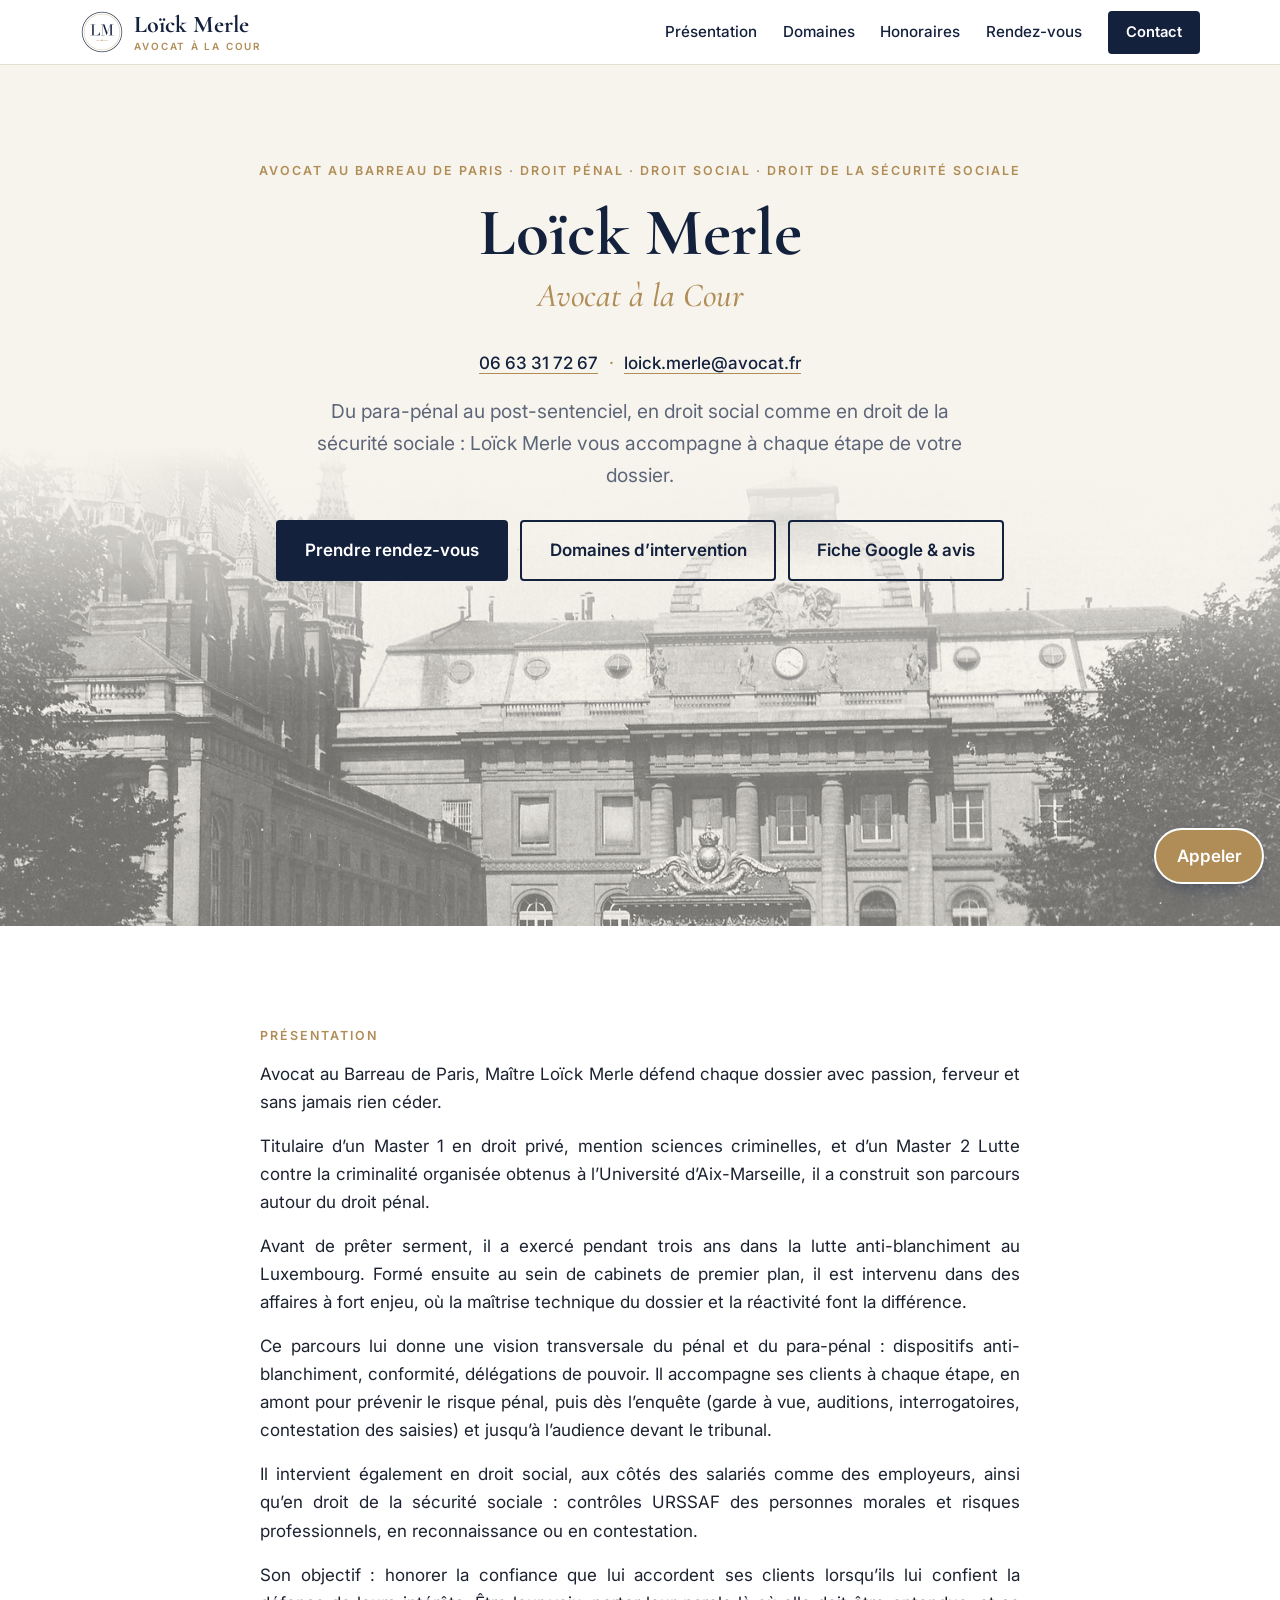
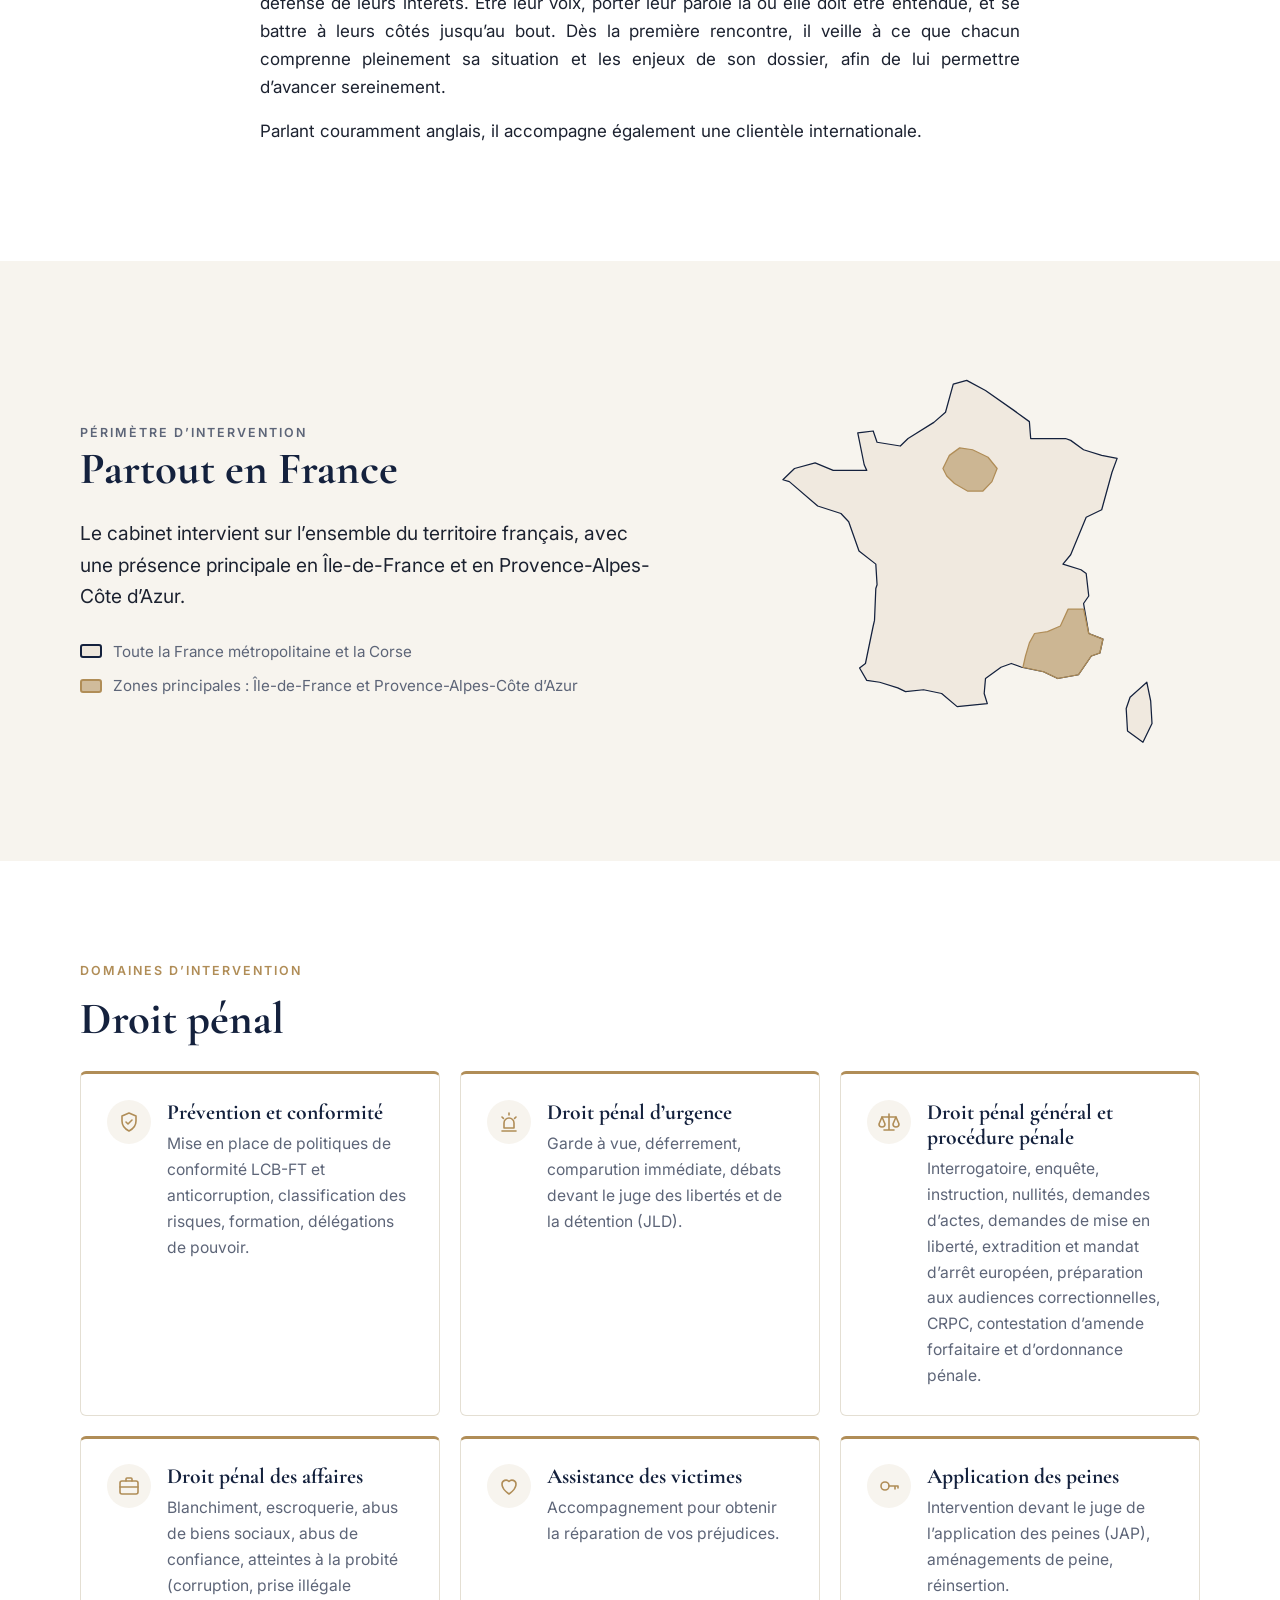
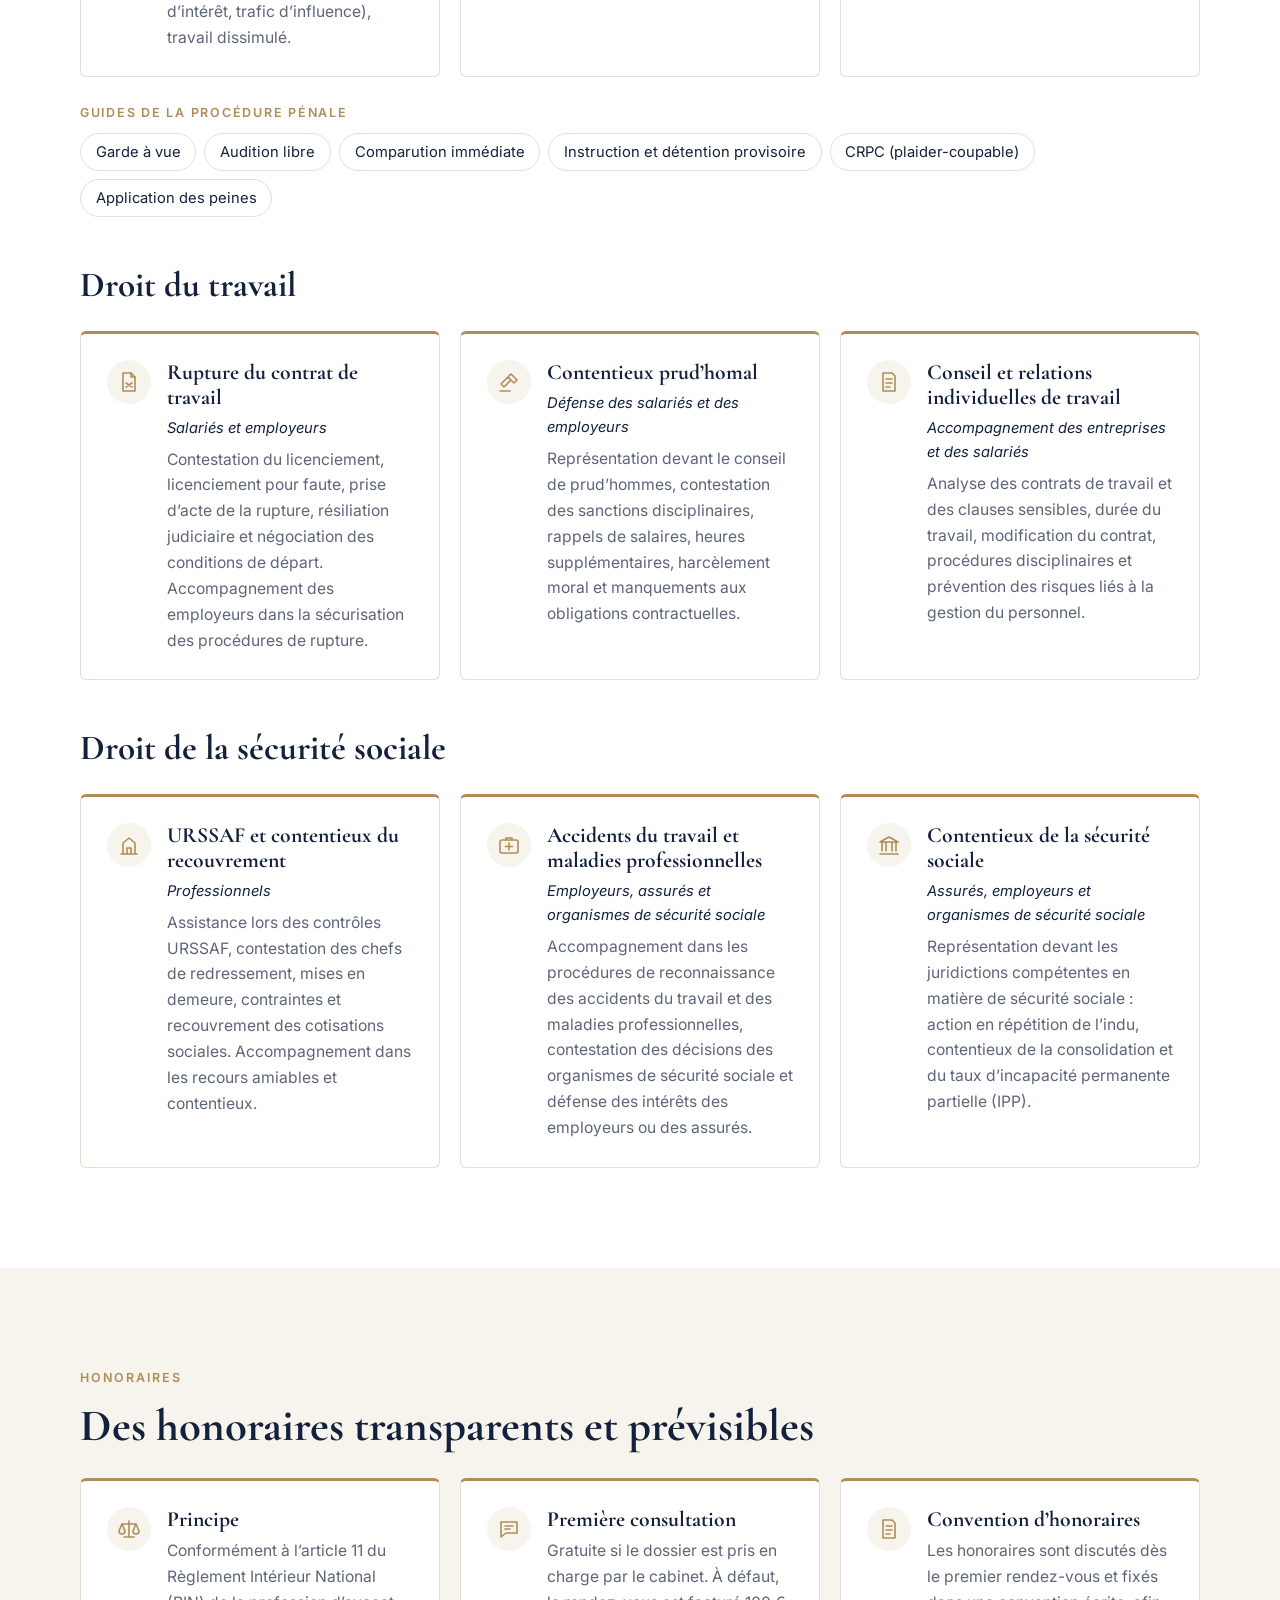
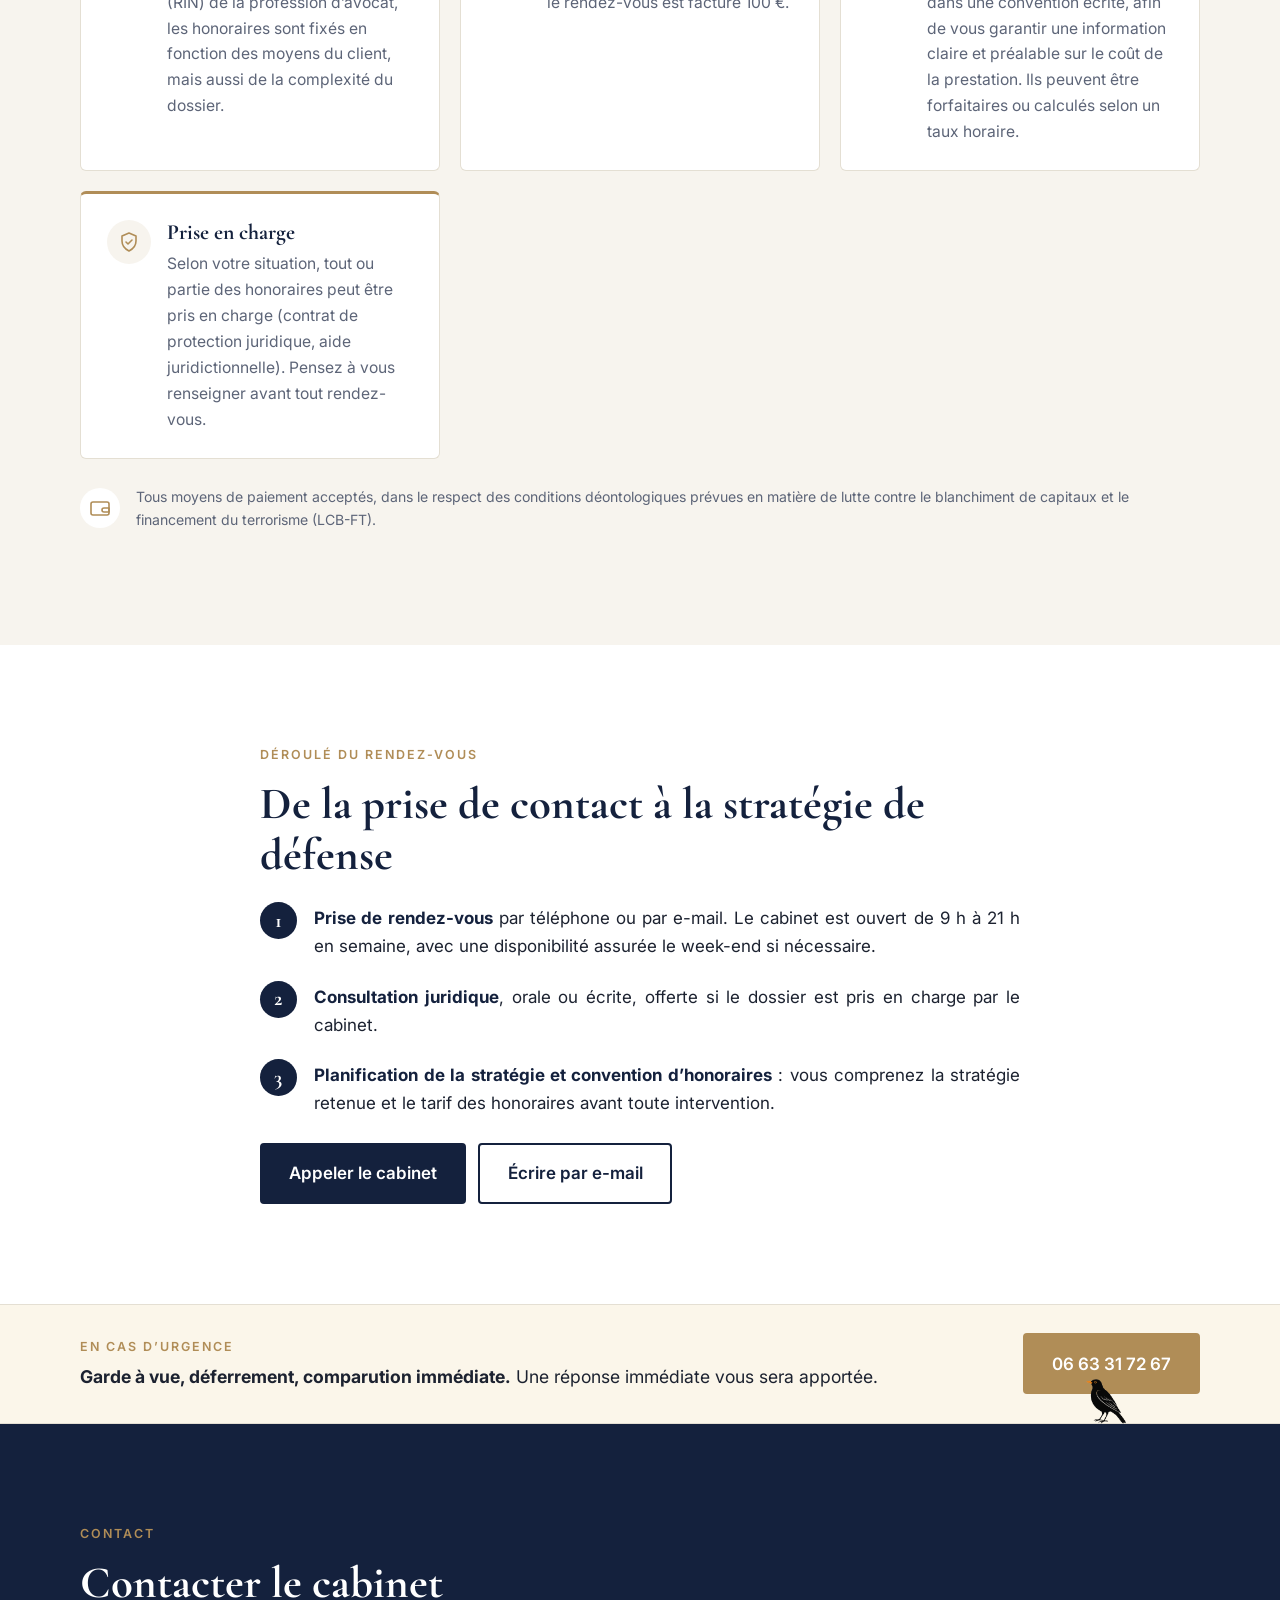
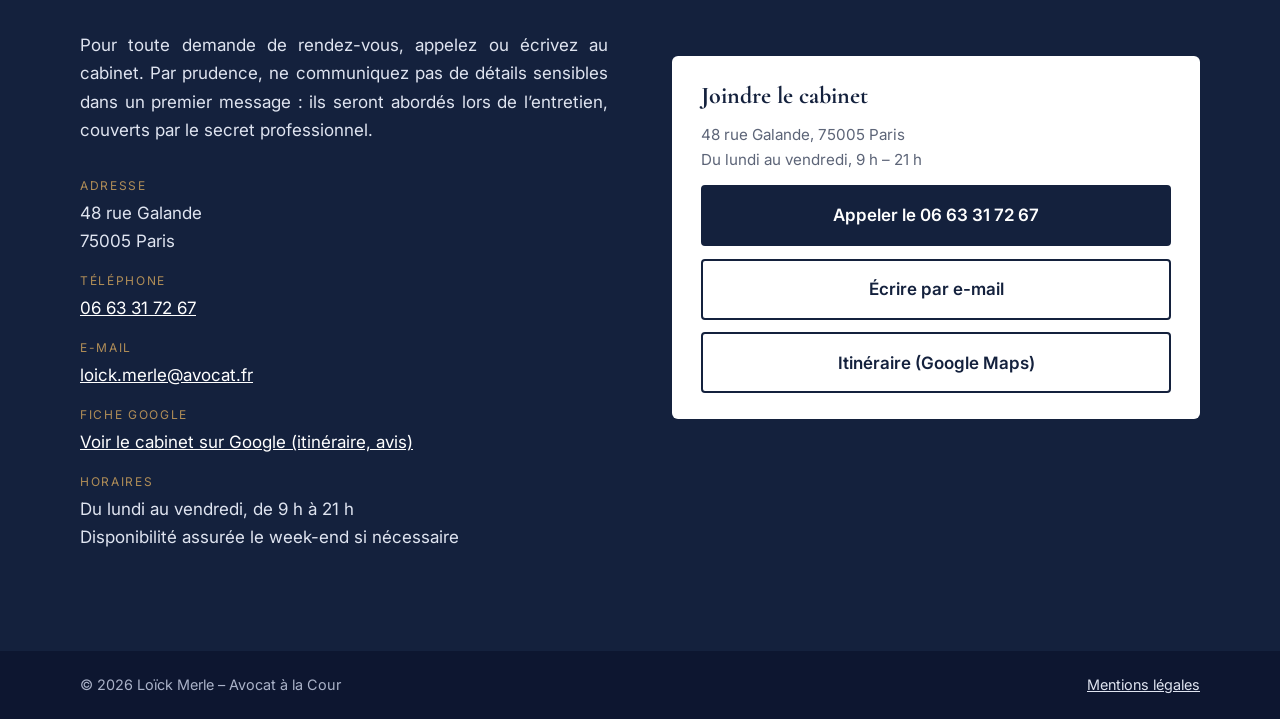
==== index.html @ c0bece23 "Retour au monogramme LM d'origine Co-Authored-By: Claude Sonnet 5.5 <noreply@anthropic.com>" ====
<!doctype html>
<html lang="fr">
<head>
  <meta charset="utf-8">
  <meta name="viewport" content="width=device-width, initial-scale=1">
  <title>Loïck Merle – Avocat à la Cour, pénaliste à Paris</title>
  <meta name="description" content="Loïck Merle, avocat à la Cour à Paris : du para-pénal au post-sentenciel. Garde à vue, comparution immédiate, instruction, droit pénal des affaires, victimes, droit du travail et sécurité sociale.">
  <meta property="og:title" content="Loïck Merle – Avocat à la Cour">
  <meta property="og:description" content="Du para-pénal au post-sentenciel : défense pénale, droit social et sécurité sociale, partout en France.">
  <meta property="og:locale" content="fr_FR">
  <link rel="preconnect" href="https://fonts.googleapis.com">
  <link rel="preconnect" href="https://fonts.gstatic.com" crossorigin>
  <link href="https://fonts.googleapis.com/css2?family=Cormorant+Garamond:wght@500;600;700&family=Inter:wght@400;500;600&display=swap" rel="stylesheet">
  <link rel="icon" type="image/png" sizes="64x64" href="images/favicon-64.png?v=1792937744">
  <link rel="apple-touch-icon" href="images/apple-touch-icon.png?v=1792937744">
  <link rel="stylesheet" href="style.css?v=1792937337">
  <script type="application/ld+json">
  {
    "@context": "https://schema.org",
    "@type": "LegalService",
    "name": "Loïck Merle – Avocat à la Cour",
    "address": { "@type": "PostalAddress", "streetAddress": "48 rue Galande", "postalCode": "75005", "addressLocality": "Paris", "addressCountry": "FR" },
    "telephone": "+33663317267",
    "email": "loick.merle@avocat.fr",
    "openingHoursSpecification": { "@type": "OpeningHoursSpecification", "dayOfWeek": ["Monday","Tuesday","Wednesday","Thursday","Friday"], "opens": "09:00", "closes": "21:00" },
    "sameAs": ["https://share.google/umiA7TWcqOIGLIWiP"],
    "hasMap": "https://share.google/umiA7TWcqOIGLIWiP",
    "knowsLanguage": ["fr", "en"],
    "founder": { "@type": "Person", "name": "Loïck Merle", "jobTitle": "Avocat à la Cour" },
    "areaServed": "FR",
    "inLanguage": "fr"
  }
  </script>
</head>
<body>
  <header class="site-header">
    <div class="wrap bar">
      <a href="#accueil" class="brand"><img class="brand-logo" src="images/logo-icone.png?v=1792937744" alt="" width="44" height="44"><div>Loïck Merle <span>Avocat à la Cour</span></div></a>
      <button class="burger" aria-label="Ouvrir le menu" aria-expanded="false" aria-controls="nav">☰</button>
      <nav id="nav" aria-label="Navigation principale">
        <a href="#apropos">Présentation</a>
        <a href="#domaines">Domaines</a>
        <a href="#honoraires">Honoraires</a>
        <a href="#rendez-vous">Rendez-vous</a>
        <a href="#contact" class="btn btn-sm">Contact</a>
      </nav>
    </div>
  </header>

  <main>
    <section id="accueil" class="hero">
      <div class="wrap hero-grid solo">
        <div class="hero-text">
          <p class="eyebrow">Avocat au Barreau de Paris · Droit pénal · Droit social · Droit de la sécurité sociale</p>
          <h1>Loïck Merle<br><span class="h1-sub">Avocat à la Cour</span></h1>
          <p class="hero-contact"><a href="tel:+33663317267">06 63 31 72 67</a> <span aria-hidden="true">·</span> <a href="mailto:loick.merle@avocat.fr">loick.merle@avocat.fr</a></p>
          <p class="lead">Du para-pénal au post-sentenciel, en droit social comme en droit de la sécurité sociale : Loïck Merle vous accompagne à chaque étape de votre dossier.</p>
          <div class="cta">
            <a href="#rendez-vous" class="btn">Prendre rendez-vous</a>
            <a href="#domaines" class="btn btn-ghost">Domaines d’intervention</a>
            <a href="https://share.google/umiA7TWcqOIGLIWiP" class="btn btn-ghost" target="_blank" rel="noopener">Fiche Google &amp; avis</a>
          </div>
        </div>
      </div>
    </section>

    <section id="apropos" class="section">
      <div class="wrap narrow presentation-text">
        <div class="pres-text">
          <p class="eyebrow">Présentation</p>
          <p>Avocat au Barreau de Paris, Maître Loïck Merle défend chaque dossier avec passion, ferveur et sans jamais rien céder.</p>
          <p>Titulaire d’un Master 1 en droit privé, mention sciences criminelles, et d’un Master 2 Lutte contre la criminalité organisée obtenus à l’Université d’Aix-Marseille, il a construit son parcours autour du droit pénal.</p>
          <p>Avant de prêter serment, il a exercé pendant trois ans dans la lutte anti-blanchiment au Luxembourg. Formé ensuite au sein de cabinets de premier plan, il est intervenu dans des affaires à fort enjeu, où la maîtrise technique du dossier et la réactivité font la différence.</p>
          <p>Ce parcours lui donne une vision transversale du pénal et du para-pénal : dispositifs anti-blanchiment, conformité, délégations de pouvoir. Il accompagne ses clients à chaque étape, en amont pour prévenir le risque pénal, puis dès l’enquête (garde à vue, auditions, interrogatoires, contestation des saisies) et jusqu’à l’audience devant le tribunal.</p>
          <p>Il intervient également en droit social, aux côtés des salariés comme des employeurs, ainsi qu’en droit de la sécurité sociale : contrôles URSSAF des personnes morales et risques professionnels, en reconnaissance ou en contestation.</p>
          <p>Son objectif : honorer la confiance que lui accordent ses clients lorsqu’ils lui confient la défense de leurs intérêts. Être leur voix, porter leur parole là où elle doit être entendue, et se battre à leurs côtés jusqu’au bout. Dès la première rencontre, il veille à ce que chacun comprenne pleinement sa situation et les enjeux de son dossier, afin de lui permettre d’avancer sereinement.</p>
          <p>Parlant couramment anglais, il accompagne également une clientèle internationale.</p>
        </div>
      </div>
    </section>

    <section id="perimetre" class="section alt">
      <div class="wrap perimetre">
        <div class="peri-text">
          <p class="eyebrow">Périmètre d’intervention</p>
          <h2>Partout en France</h2>
          <p class="sub">Le cabinet intervient sur l’ensemble du territoire français, avec une présence principale en Île-de-France et en Provence-Alpes-Côte d’Azur.</p>
          <ul class="legend">
            <li><span class="sw all"></span>Toute la France métropolitaine et la Corse</li>
            <li><span class="sw main"></span>Zones principales : Île-de-France et Provence-Alpes-Côte d’Azur</li>
          </ul>
        </div>
        <figure class="france" aria-label="Carte de la France : intervention sur tout le territoire, principalement en Île-de-France et en Provence-Alpes-Côte d’Azur">
          <svg viewBox="0 0 640 640" role="img" aria-hidden="true">
            <path class="fr-shape" d="M322.7 31.0 L352.8 47.2 L398.2 79.0 L423.0 97.0 L425.1 124.0 L451.9 124.0 L480.8 124.0 L489.1 127.0 L509.7 142.0 L538.7 151.0 L563.4 155.8 L555.2 178.0 L538.7 238.0 L513.9 250.0 L489.1 310.0 L476.7 325.0 L505.6 334.0 L513.9 340.0 L518.0 376.0 L509.7 388.0 L518.0 436.0 L540.7 445.0 L535.8 467.2 L522.1 472.0 L501.5 502.0 L468.4 508.0 L445.7 497.2 L410.6 490.0 L394.1 484.0 L377.6 490.0 L352.8 508.0 L350.7 532.0 L355.7 548.2 L307.4 553.0 L282.6 532.0 L253.7 526.0 L224.8 529.0 L212.4 523.0 L183.5 514.0 L162.8 511.0 L151.3 491.2 L160.7 484.0 L173.1 424.0 L175.2 415.0 L177.3 364.0 L179.3 358.0 L177.3 325.0 L150.4 304.0 L133.9 257.2 L121.5 244.0 L84.3 232.0 L38.9 193.0 L28.6 190.0 L47.2 172.0 L80.2 163.0 L109.1 175.0 L142.2 175.0 L162.8 175.0 L158.7 166.0 L148.4 115.0 L158.7 113.8 L173.1 112.0 L179.3 130.0 L216.5 136.0 L228.9 124.0 L270.2 98.2 L288.8 82.0 L301.2 37.0 Z"/>
            <path class="fr-shape" d="M610.9 514.0 L617.1 544.0 L619.2 580.0 L604.7 610.0 L580.0 592.0 L577.9 556.0 L584.1 538.0 Z"/>
            <path class="fr-main" d="M284.7 172.0 L295.0 151.0 L311.5 139.0 L332.1 142.0 L356.9 154.0 L371.4 172.0 L363.1 193.0 L348.7 208.0 L323.9 208.0 L303.2 196.0 L290.8 184.0 Z"/>
            <path class="fr-main" d="M412.7 490.0 L416.8 472.0 L423.0 451.0 L431.3 436.0 L451.9 433.0 L472.6 424.0 L485.0 397.0 L509.7 397.0 L518.0 436.0 L540.7 445.0 L535.8 467.2 L522.1 472.0 L501.5 502.0 L468.4 508.0 L445.7 497.2 Z"/>
          </svg>
        </figure>
      </div>
    </section>

    <section id="domaines" class="section">
      <div class="wrap">
        <p class="eyebrow">Domaines d’intervention</p>
        <h2>Droit pénal</h2>
        <div class="cards">
          <article class="card"><span class="ico" aria-hidden="true"><svg viewBox="0 0 24 24"><path d="M12 3l7 3v5c0 5-3 8-7 10-4-2-7-5-7-10V6z"/><path d="M9 12l2 2 4-4"/></svg></span><div><h3>Prévention et conformité</h3><p>Mise en place de politiques de conformité LCB-FT et anticorruption, classification des risques, formation, délégations de pouvoir.</p></div></article>
          <article class="card"><span class="ico" aria-hidden="true"><svg viewBox="0 0 24 24"><path d="M12 3v2M5 7l1.4 1.4M19 7l-1.4 1.4"/><path d="M7 18v-5a5 5 0 0110 0v5z"/><path d="M5 21h14"/></svg></span><div><h3>Droit pénal d’urgence</h3><p>Garde à vue, déferrement, comparution immédiate, débats devant le juge des libertés et de la détention (JLD).</p></div></article>
          <article class="card"><span class="ico" aria-hidden="true"><svg viewBox="0 0 24 24"><path d="M12 4v16M7 20h10M5 7h14"/><path d="M5 7l-3 7a3 3 0 006 0zM19 7l-3 7a3 3 0 006 0z"/></svg></span><div><h3>Droit pénal général et procédure pénale</h3><p>Interrogatoire, enquête, instruction, nullités, demandes d’actes, demandes de mise en liberté, extradition et mandat d’arrêt européen, préparation aux audiences correctionnelles, CRPC, contestation d’amende forfaitaire et d’ordonnance pénale.</p></div></article>
          <article class="card"><span class="ico" aria-hidden="true"><svg viewBox="0 0 24 24"><rect x="3" y="7" width="18" height="13" rx="2"/><path d="M9 7V5a1 1 0 011-1h4a1 1 0 011 1v2M3 13h18"/></svg></span><div><h3>Droit pénal des affaires</h3><p>Blanchiment, escroquerie, abus de biens sociaux, abus de confiance, atteintes à la probité (corruption, prise illégale d’intérêt, trafic d’influence), travail dissimulé.</p></div></article>
          <article class="card"><span class="ico" aria-hidden="true"><svg viewBox="0 0 24 24"><path d="M12 20s-7-4.5-7-10a4 4 0 017-2.5A4 4 0 0119 10c0 5.5-7 10-7 10z"/></svg></span><div><h3>Assistance des victimes</h3><p>Accompagnement pour obtenir la réparation de vos préjudices.</p></div></article>
          <article class="card"><span class="ico" aria-hidden="true"><svg viewBox="0 0 24 24"><circle cx="8" cy="12" r="4"/><path d="M12 12h9M18 12v3M21 12v2"/></svg></span><div><h3>Application des peines</h3><p>Intervention devant le juge de l’application des peines (JAP), aménagements de peine, réinsertion.</p></div></article>
        </div>

        <div class="guides-pills">
          <p class="pills-title">Guides de la procédure pénale</p>
          <ul>
          <li><a href="garde-a-vue.html">Garde à vue</a></li>
          <li><a href="audition-libre.html">Audition libre</a></li>
          <li><a href="comparution-immediate.html">Comparution immédiate</a></li>
          <li><a href="detention-provisoire.html">Instruction et détention provisoire</a></li>
          <li><a href="crpc-plaider-coupable.html">CRPC (plaider-coupable)</a></li>
          <li><a href="application-des-peines.html">Application des peines</a></li>
          </ul>
        </div>

        <h2 class="h-sub">Droit du travail</h2>
        <div class="cards">
          <article class="card"><span class="ico" aria-hidden="true"><svg viewBox="0 0 24 24"><path d="M6 3h8l4 4v14H6z"/><path d="M14 3v4h4M9 13l6 4M15 13l-6 4"/></svg></span><div><h3>Rupture du contrat de travail</h3><p class="who">Salariés et employeurs</p><p>Contestation du licenciement, licenciement pour faute, prise d’acte de la rupture, résiliation judiciaire et négociation des conditions de départ. Accompagnement des employeurs dans la sécurisation des procédures de rupture.</p></div></article>
          <article class="card"><span class="ico" aria-hidden="true"><svg viewBox="0 0 24 24"><path d="M14 4l6 6-3 3-6-6zM11 7L4 14l3 3 7-7M3 21h10"/></svg></span><div><h3>Contentieux prud’homal</h3><p class="who">Défense des salariés et des employeurs</p><p>Représentation devant le conseil de prud’hommes, contestation des sanctions disciplinaires, rappels de salaires, heures supplémentaires, harcèlement moral et manquements aux obligations contractuelles.</p></div></article>
          <article class="card"><span class="ico" aria-hidden="true"><svg viewBox="0 0 24 24"><path d="M6 3h9l3 3v15H6z"/><path d="M9 9h6M9 13h6M9 17h4"/></svg></span><div><h3>Conseil et relations individuelles de travail</h3><p class="who">Accompagnement des entreprises et des salariés</p><p>Analyse des contrats de travail et des clauses sensibles, durée du travail, modification du contrat, procédures disciplinaires et prévention des risques liés à la gestion du personnel.</p></div></article>
        </div>

        <h2 class="h-sub">Droit de la sécurité sociale</h2>
        <div class="cards">
          <article class="card"><span class="ico" aria-hidden="true"><svg viewBox="0 0 24 24"><path d="M4 21h16M6 21V10l6-5 6 5v11M10 21v-6h4v6"/></svg></span><div><h3>URSSAF et contentieux du recouvrement</h3><p class="who">Professionnels</p><p>Assistance lors des contrôles URSSAF, contestation des chefs de redressement, mises en demeure, contraintes et recouvrement des cotisations sociales. Accompagnement dans les recours amiables et contentieux.</p></div></article>
          <article class="card"><span class="ico" aria-hidden="true"><svg viewBox="0 0 24 24"><rect x="3" y="7" width="18" height="13" rx="2"/><path d="M12 10v7M8.5 13.5h7M9 7V5h6v2"/></svg></span><div><h3>Accidents du travail et maladies professionnelles</h3><p class="who">Employeurs, assurés et organismes de sécurité sociale</p><p>Accompagnement dans les procédures de reconnaissance des accidents du travail et des maladies professionnelles, contestation des décisions des organismes de sécurité sociale et défense des intérêts des employeurs ou des assurés.</p></div></article>
          <article class="card"><span class="ico" aria-hidden="true"><svg viewBox="0 0 24 24"><path d="M3 9l9-5 9 5zM5 9v9M9 9v9M15 9v9M19 9v9M3 21h18"/></svg></span><div><h3>Contentieux de la sécurité sociale</h3><p class="who">Assurés, employeurs et organismes de sécurité sociale</p><p>Représentation devant les juridictions compétentes en matière de sécurité sociale : action en répétition de l’indu, contentieux de la consolidation et du taux d’incapacité permanente partielle (IPP).</p></div></article>
        </div>
      </div>
    </section>

    <section id="honoraires" class="section alt">
      <div class="wrap">
        <p class="eyebrow">Honoraires</p>
        <h2>Des honoraires transparents et prévisibles</h2>
        <div class="cards two">
          <article class="card"><span class="ico" aria-hidden="true"><svg viewBox="0 0 24 24"><path d="M12 4v16M7 20h10M5 7h14"/><path d="M5 7l-3 7a3 3 0 006 0zM19 7l-3 7a3 3 0 006 0z"/></svg></span><div><h3>Principe</h3><p>Conformément à l’article 11 du Règlement Intérieur National (RIN) de la profession d’avocat, les honoraires sont fixés en fonction des moyens du client, mais aussi de la complexité du dossier.</p></div></article>
          <article class="card"><span class="ico" aria-hidden="true"><svg viewBox="0 0 24 24"><path d="M4 5h16v11H9l-5 4z"/><path d="M8 9h8M8 12h5"/></svg></span><div><h3>Première consultation</h3><p>Gratuite si le dossier est pris en charge par le cabinet. À défaut, le rendez-vous est facturé 100 €.</p></div></article>
          <article class="card"><span class="ico" aria-hidden="true"><svg viewBox="0 0 24 24"><path d="M6 3h9l3 3v15H6z"/><path d="M9 9h6M9 13h6M9 17h4"/></svg></span><div><h3>Convention d’honoraires</h3><p>Les honoraires sont discutés dès le premier rendez-vous et fixés dans une convention écrite, afin de vous garantir une information claire et préalable sur le coût de la prestation. Ils peuvent être forfaitaires ou calculés selon un taux horaire.</p></div></article>
          <article class="card"><span class="ico" aria-hidden="true"><svg viewBox="0 0 24 24"><path d="M12 3l7 3v5c0 5-3 8-7 10-4-2-7-5-7-10V6z"/><path d="M9 12l2 2 4-4"/></svg></span><div><h3>Prise en charge</h3><p>Selon votre situation, tout ou partie des honoraires peut être pris en charge (contrat de protection juridique, aide juridictionnelle). Pensez à vous renseigner avant tout rendez-vous.</p></div></article>
        </div>
        <p class="note pay"><span class="ico" aria-hidden="true"><svg viewBox="0 0 24 24"><rect x="3" y="6" width="18" height="13" rx="2"/><path d="M16 12h5v4h-5a2 2 0 010-4z"/></svg></span><span>Tous moyens de paiement acceptés, dans le respect des conditions déontologiques prévues en matière de lutte contre le blanchiment de capitaux et le financement du terrorisme (LCB-FT).</span></p>
      </div>
    </section>

    <section id="rendez-vous" class="section">
      <div class="wrap narrow">
        <p class="eyebrow">Déroulé du rendez-vous</p>
        <h2>De la prise de contact à la stratégie de défense</h2>
        <ol class="steps">
          <li><strong>Prise de rendez-vous</strong> par téléphone ou par e-mail. Le cabinet est ouvert de 9 h à 21 h en semaine, avec une disponibilité assurée le week-end si nécessaire.</li>
          <li><strong>Consultation juridique</strong>, orale ou écrite, offerte si le dossier est pris en charge par le cabinet.</li>
          <li><strong>Planification de la stratégie et convention d’honoraires</strong> : vous comprenez la stratégie retenue et le tarif des honoraires avant toute intervention.</li>
        </ol>
        <div class="cta start">
          <a class="btn" href="tel:+33663317267">Appeler le cabinet</a>
          <a class="btn btn-ghost" href="mailto:loick.merle@avocat.fr?subject=Demande%20de%20rendez-vous">Écrire par e-mail</a>
        </div>
      </div>
    </section>

    <section class="urgence" aria-label="Urgence">
      <img class="merle-secret" src="images/merle-perche.png?v=1792574018" alt="" aria-hidden="true" width="40" height="45">
      <div class="wrap urgence-in">
        <div>
          <p class="eyebrow">En cas d’urgence</p>
          <p class="urg-text"><strong>Garde à vue, déferrement, comparution immédiate.</strong> Une réponse immédiate vous sera apportée.</p>
        </div>
        <a class="btn btn-gold" href="tel:+33663317267">06 63 31 72 67</a>
      </div>
    </section>

    <section id="contact" class="section contact">
      <div class="wrap contact-grid">
        <div>
          <p class="eyebrow">Contact</p>
          <h2>Contacter le cabinet</h2>
          <p>Pour toute demande de rendez-vous, appelez ou écrivez au cabinet. Par prudence, ne communiquez pas de détails sensibles dans un premier message : ils seront abordés lors de l’entretien, couverts par le secret professionnel.</p>
          <dl class="infos">
            <dt>Adresse</dt><dd>48 rue Galande<br>75005 Paris</dd>
            <dt>Téléphone</dt><dd><a href="tel:+33663317267">06 63 31 72 67</a></dd>
            <dt>E-mail</dt><dd><a href="mailto:loick.merle@avocat.fr">loick.merle@avocat.fr</a></dd>
            <dt>Fiche Google</dt><dd><a href="https://share.google/umiA7TWcqOIGLIWiP" target="_blank" rel="noopener">Voir le cabinet sur Google (itinéraire, avis)</a></dd>
            <dt>Horaires</dt><dd>Du lundi au vendredi, de 9 h à 21 h<br>Disponibilité assurée le week-end si nécessaire</dd>
          </dl>
        </div>
        <div class="form direct">
          <h3>Joindre le cabinet</h3>
          <p>48 rue Galande, 75005 Paris<br>Du lundi au vendredi, 9 h – 21 h</p>
          <a class="btn" href="tel:+33663317267">Appeler le 06 63 31 72 67</a>
          <a class="btn btn-ghost" href="mailto:loick.merle@avocat.fr?subject=Demande%20de%20rendez-vous">Écrire par e-mail</a>
          <a class="btn btn-ghost" href="https://www.google.com/maps/search/?api=1&amp;query=48+rue+Galande+75005+Paris" target="_blank" rel="noopener">Itinéraire (Google Maps)</a>
        </div>
      </div>
    </section>
  </main>

  <a class="float-call" href="tel:+33663317267" aria-label="Appeler le cabinet">Appeler</a>

  <footer class="site-footer">
    <div class="wrap foot">
      <p>© <span id="annee">2026</span> Loïck Merle – Avocat à la Cour</p>
      <p><a href="mentions-legales.html">Mentions légales</a></p>
    </div>
  </footer>

  <script>
    (function () {
      var m = document.querySelector('.merle-secret');
      if (!m) return;
      function go() {
        if (m.classList.contains('envol')) return;
        m.classList.add('envol');
        setTimeout(function () { m.classList.remove('envol'); }, 6000);
      }
      m.addEventListener('mouseenter', go);
      m.addEventListener('click', go);
    })();
    document.getElementById('annee').textContent = new Date().getFullYear();
    var b = document.querySelector('.burger'), n = document.getElementById('nav');
    b.addEventListener('click', function () {
      var open = n.classList.toggle('open');
      b.setAttribute('aria-expanded', open);
    });
    n.addEventListener('click', function (e) { if (e.target.tagName === 'A') { n.classList.remove('open'); b.setAttribute('aria-expanded', 'false'); } });
  </script>
</body>
</html>
---- style.css ----
:root {
  --navy: #14213d;
  --navy-2: #1d2d52;
  --gold: #b08d57;
  --cream: #f7f4ee;
  --ink: #1c2230;
  --muted: #5d6578;
  --line: #e4dfd3;
  --white: #fff;
  --serif: "Cormorant Garamond", Georgia, serif;
  --sans: "Inter", system-ui, -apple-system, "Segoe UI", sans-serif;
}
* { box-sizing: border-box; }
html { scroll-behavior: smooth; scroll-padding-top: 72px; }
body { margin: 0; font-family: var(--sans); color: var(--ink); background: var(--white); line-height: 1.65; font-size: 17px; }
img { max-width: 100%; height: auto; display: block; }
a { color: var(--navy); }
.wrap { width: min(1120px, 100% - 32px); margin-inline: auto; }
.narrow { max-width: 760px; }
mark { background: #fff3c4; color: inherit; padding: 0 .25em; border-radius: 3px; }

h1, h2, h3 { font-family: var(--serif); color: var(--navy); line-height: 1.15; margin: 0 0 .5em; }
h1 { font-size: clamp(2.6rem, 6vw, 4.2rem); }
h2 { font-size: clamp(2rem, 4vw, 2.8rem); }
h3 { font-size: 1.5rem; }
.eyebrow { text-transform: uppercase; letter-spacing: .16em; font-size: .78rem; font-weight: 600; color: var(--gold); margin: 0 0 .8rem; }
.lead { font-size: 1.2rem; color: var(--muted); max-width: 34em; }
.sub { color: var(--muted); }
.note { font-size: .88rem; color: var(--muted); }

.btn { display: inline-block; background: var(--navy); color: var(--white); text-decoration: none; padding: .85em 1.6em; border-radius: 4px; font-weight: 600; border: 2px solid var(--navy); cursor: pointer; font: inherit; font-weight: 600; transition: background .2s, color .2s; }
.btn:hover { background: var(--gold); border-color: var(--gold); }
.btn-ghost { background: transparent; color: var(--navy); }
.btn-ghost:hover { color: var(--white); }
.btn-sm { padding: .5em 1.1em; font-size: .92rem; }

.site-header { position: sticky; top: 0; z-index: 10; background: rgba(255,255,255,.95); backdrop-filter: blur(8px); border-bottom: 1px solid var(--line); }
.bar { display: flex; align-items: center; justify-content: space-between; min-height: 64px; }
.brand { font-family: var(--serif); font-size: 1.5rem; font-weight: 700; text-decoration: none; color: var(--navy); }
.brand { line-height: 1.1; }
.brand span { display: block; font-family: var(--sans); font-size: .62rem; font-weight: 600; letter-spacing: .18em; text-transform: uppercase; color: var(--gold); margin-top: .2em; }
nav { display: flex; align-items: center; gap: 1.6rem; }
nav a { text-decoration: none; font-size: .95rem; font-weight: 500; }
nav a:not(.btn):hover { color: var(--gold); }
nav a.btn { color: var(--white); }
.burger { display: none; background: none; border: 0; font-size: 1.6rem; color: var(--navy); cursor: pointer; }

.hero { background: var(--cream); padding: clamp(40px, 8vw, 96px) 0; }
.hero-grid { display: grid; grid-template-columns: 1.2fr .8fr; gap: clamp(24px, 5vw, 72px); align-items: center; }
.cta { display: flex; flex-wrap: wrap; gap: 12px; margin-top: 1.8rem; }
.portrait { margin: 0; }
.portrait img { border-radius: 6px; box-shadow: 0 24px 50px -20px rgba(20,33,61,.45); outline: 1px solid var(--line); outline-offset: 10px; aspect-ratio: 4/5; object-fit: cover; object-position: top; }

.section { padding: clamp(56px, 8vw, 100px) 0; }
.section.alt { background: var(--cream); }
.values { list-style: none; padding: 0; margin: 2rem 0 0; display: grid; grid-template-columns: repeat(2, 1fr); gap: 16px; }
.values li { border-left: 3px solid var(--gold); padding: .2rem 0 .2rem 1rem; }
.values strong { display: block; font-family: var(--serif); font-size: 1.3rem; color: var(--navy); }
.values span { color: var(--muted); font-size: .95rem; }

.cards { display: grid; grid-template-columns: repeat(auto-fit, minmax(300px, 1fr)); gap: 20px; margin-top: 1.6rem; }
.card { background: var(--white); border: 1px solid var(--line); border-top: 3px solid var(--gold); border-radius: 6px; padding: 1.6rem; }
.card p { margin: 0; color: var(--muted); font-size: .98rem; }

.steps { padding-left: 1.2rem; }
.steps li { margin-bottom: 1rem; padding-left: .4rem; }

.contact { background: var(--navy); color: #dfe4f0; }
.contact h2, .contact a { color: var(--white); }
.contact-grid { display: grid; grid-template-columns: 1fr 1fr; gap: clamp(24px, 5vw, 64px); }
.infos { margin: 2rem 0 0; }
.infos dt { font-size: .75rem; text-transform: uppercase; letter-spacing: .14em; color: var(--gold); margin-top: 1rem; }
.infos dd { margin: .2rem 0 0; }
.infos mark { background: rgba(255,243,196,.9); color: var(--navy); }
.form { background: var(--white); color: var(--ink); padding: 1.8rem; border-radius: 6px; display: grid; gap: 1rem; }
.form label { font-size: .88rem; font-weight: 600; display: grid; gap: .35rem; }
.form input, .form textarea { font: inherit; padding: .7em .8em; border: 1px solid #cfcab9; border-radius: 4px; width: 100%; }
.form input:focus, .form textarea:focus { outline: 2px solid var(--gold); border-color: var(--gold); }
.form .btn { justify-self: start; }

.site-footer { background: #0d1630; color: #aab2c8; font-size: .9rem; padding: 1.4rem 0; }
.site-footer a { color: #dfe4f0; }
.foot { display: flex; justify-content: space-between; gap: 12px; flex-wrap: wrap; }
.foot p { margin: 0; }

.legal { padding: 56px 0 80px; }
.legal h1 { font-size: 2.6rem; }
.legal h2 { font-size: 1.7rem; margin-top: 2rem; }

@media (max-width: 820px) {
  .burger { display: block; }
  nav { display: none; position: absolute; top: 64px; left: 0; right: 0; background: var(--white); flex-direction: column; align-items: flex-start; padding: 1rem 16px 1.4rem; border-bottom: 1px solid var(--line); gap: 1rem; }
  nav.open { display: flex; }
  .hero-grid, .contact-grid { grid-template-columns: 1fr; }
  .portrait { order: -1; max-width: 360px; }
  .values { grid-template-columns: 1fr; }
}

.hero-grid.solo { grid-template-columns: 1fr; text-align: center; }
.hero-grid.solo .lead { margin-inline: auto; }
.hero-grid.solo .cta { justify-content: center; }

.form.direct { align-content: start; }
.form.direct h3 { margin: 0; }
.form.direct p { margin: 0; }
.form.direct .btn { justify-self: stretch; text-align: center; }
.form.direct .btn-ghost { color: var(--navy); }
.form.direct .btn-ghost:hover { color: var(--white); }

.h1-sub { display: block; font-size: .5em; font-weight: 500; font-style: italic; color: var(--gold); margin-top: .15em; }

.hero { position: relative; overflow: hidden; padding-bottom: clamp(190px, 27vw, 350px); }
.hero::before { content: ""; position: absolute; left: 0; right: 0; bottom: 0; height: clamp(260px, 38vw, 480px); background: url("images/palais-de-justice.jpg") center 30% / cover no-repeat; opacity: .55; mix-blend-mode: multiply; pointer-events: none; -webkit-mask-image: linear-gradient(to bottom, transparent 0%, #000 55%); mask-image: linear-gradient(to bottom, transparent 0%, #000 55%); }
.hero > .wrap { position: relative; z-index: 1; }

.hero-contact { margin: 0 0 1rem; font-weight: 500; }
.hero-contact a { text-decoration: none; border-bottom: 1px solid var(--gold); }
.hero-contact span { color: var(--gold); margin: 0 .4em; }
.h-sub { margin-top: 3rem; font-size: clamp(1.7rem, 3vw, 2.2rem); }
.card { display: flex; gap: 1rem; align-items: flex-start; }
.card.plain { display: block; }
.card .ico { flex: none; width: 44px; height: 44px; border-radius: 50%; background: var(--cream); display: grid; place-items: center; color: var(--gold); }
.section.alt .card .ico { background: var(--cream); }
.ico svg { width: 24px; height: 24px; fill: none; stroke: currentColor; stroke-width: 1.6; stroke-linecap: round; stroke-linejoin: round; }
.card h3 { font-size: 1.35rem; margin-bottom: .3em; }
.card .who { font-style: italic; color: var(--navy); font-size: .92rem; margin: 0 0 .4rem; }
.cards.two { grid-template-columns: repeat(auto-fit, minmax(340px, 1fr)); }
.zones { display: grid; grid-template-columns: repeat(auto-fit, minmax(280px, 1fr)); gap: 20px; margin-top: 1.6rem; }
.zone { background: var(--white); border: 1px solid var(--line); border-left: 3px solid var(--gold); border-radius: 6px; padding: 1.4rem 1.6rem; }
.zone h3 { margin-bottom: .3em; }
.zone p { margin: 0; color: var(--muted); }
.cta.start { margin-top: 1.6rem; }
.urgence { background: #fbf6ea; border-top: 1px solid var(--line); border-bottom: 1px solid var(--line); padding: 1.8rem 0; }
.urgence-in { display: flex; align-items: center; justify-content: space-between; gap: 1.2rem; flex-wrap: wrap; }
.urgence .eyebrow { margin-bottom: .3rem; }
.urg-text { margin: 0; font-size: 1.1rem; }
.btn-gold { background: var(--gold); border-color: var(--gold); }
.btn-gold:hover { background: var(--navy); border-color: var(--navy); }
.float-call { position: fixed; right: 16px; bottom: 16px; z-index: 20; background: var(--navy); color: var(--white); text-decoration: none; font-weight: 600; padding: .7em 1.2em; border-radius: 999px; box-shadow: 0 8px 20px -8px rgba(20,33,61,.6); }
.float-call:hover { background: var(--gold); }
@media (max-width: 420px) { .cards, .cards.two { grid-template-columns: 1fr; } }

.contact .form.direct { align-self: center; padding: 1.6rem 1.8rem; gap: .8rem; }
.contact .form.direct p { color: var(--muted); font-size: .95rem; }
.contact .form.direct .btn-ghost { color: var(--navy); }
.contact .form.direct .btn-ghost:hover { color: var(--white); }
.float-call { background: var(--gold); border: 2px solid var(--white); }
.float-call:hover { background: var(--navy); }

.slogan { margin: 0 0 1.6rem; padding: .2rem 0 .2rem 1.2rem; border-left: 3px solid var(--gold); font-family: var(--serif); font-style: italic; font-size: clamp(1.4rem, 2.6vw, 1.8rem); line-height: 1.35; color: var(--navy); }
.perimetre { display: grid; grid-template-columns: 1.1fr .9fr; gap: clamp(24px, 6vw, 80px); align-items: center; }
.peri-text h3 { margin: 1.4rem 0 .2rem; font-size: 1.5rem; }
.peri-text p { margin: 0; color: var(--muted); }
.peri-text .sub { margin-bottom: .6rem; }
.france { margin: 0; max-width: 460px; justify-self: center; width: 100%; }
.france svg { width: 100%; height: auto; display: block; }
.fr-shape { fill: rgba(20,33,61,.06); stroke: var(--navy); stroke-width: 2; stroke-linejoin: round; }
.france .halo { fill: var(--gold); opacity: .22; }
.france .dot { fill: var(--gold); stroke: var(--white); stroke-width: 2; }
.france .lbl { font: 600 15px var(--sans); fill: var(--navy); letter-spacing: .04em; }
@media (max-width: 820px) { .perimetre { grid-template-columns: 1fr; } .france { max-width: 340px; } }

.presentation { display: grid; grid-template-columns: .8fr 1.2fr; gap: clamp(24px, 5vw, 72px); align-items: start; }
.presentation .portrait { position: sticky; top: 96px; }
.pres-text p:not(.eyebrow):not(.slogan) { text-align: justify; hyphens: auto; -webkit-hyphens: auto; margin: 0 0 1rem; }
.pres-text .slogan { margin: 0 0 1.4rem; border-left: 3px solid var(--gold); padding-left: 1.2rem; font-size: clamp(1.8rem, 3.4vw, 2.5rem); }
@media (max-width: 820px) { .presentation { grid-template-columns: 1fr; } .presentation .portrait { position: static; max-width: 340px; margin-inline: auto; } }
.fr-shape { fill: rgba(176,141,87,.10); }
.fr-main { fill: var(--gold); fill-opacity: .55; stroke: var(--gold); stroke-width: 2; stroke-linejoin: round; }
.fr-title { font-family: var(--serif); font-style: italic; font-weight: 600; font-size: 40px; fill: var(--navy); }
.france { max-width: 400px; }
.peri-text .sub { font-size: 1.2rem; color: var(--ink); }
.legend { list-style: none; padding: 0; margin: 1.6rem 0 0; display: grid; gap: .6rem; color: var(--muted); font-size: .95rem; }
.legend li { display: flex; align-items: center; gap: .7rem; }
.sw { flex: none; width: 22px; height: 14px; border-radius: 3px; border: 2px solid var(--navy); }
.sw.all { background: rgba(176,141,87,.12); }
.sw.main { background: rgba(176,141,87,.55); border-color: var(--gold); }
.note.pay { display: flex; gap: 1rem; align-items: center; margin-top: 1.6rem; }
.note.pay .ico { flex: none; width: 40px; height: 40px; border-radius: 50%; background: var(--white); display: grid; place-items: center; color: var(--gold); }
.steps { list-style: none; padding: 0; counter-reset: st; }
.steps li { counter-increment: st; position: relative; padding: 0 0 0 3.4rem; margin: 0 0 1.4rem; text-align: justify; hyphens: auto; -webkit-hyphens: auto; }
.steps li::before { content: counter(st); position: absolute; left: 0; top: -.1rem; width: 2.3rem; height: 2.3rem; border-radius: 50%; background: var(--navy); color: var(--white); display: grid; place-items: center; font-family: var(--serif); font-size: 1.3rem; font-weight: 700; }
.steps li strong { color: var(--navy); }

.presentation { grid-template-columns: 230px 1fr; gap: clamp(20px, 3vw, 40px); }
.presentation .portrait { max-width: 230px; }
.presentation .portrait img { outline: none; box-shadow: 0 12px 28px -14px rgba(20,33,61,.45); }
@media (max-width: 820px) { .presentation { grid-template-columns: 1fr; } .presentation .portrait { max-width: 200px; } }

.contact .contact-grid > div:first-child > p:not(.eyebrow) { text-align: justify; hyphens: auto; -webkit-hyphens: auto; }

.brand { display: flex; align-items: center; gap: .65rem; }
.brand-logo { width: 44px; height: 44px; flex: none; }
@media (max-width: 380px) { .brand-logo { width: 36px; height: 36px; } }

.urgence { position: relative; }
.merle-secret { position: absolute; right: clamp(24px, 12%, 180px); bottom: -1px; width: 40px; height: auto; z-index: 2; transition: opacity .6s ease; }
.merle-secret.envol { animation: envol 1.4s ease-in forwards; }
@keyframes envol {
  0% { transform: translate(0, 0) rotate(0); opacity: 1; }
  30% { transform: translate(-6px, -14px) rotate(-6deg); opacity: 1; }
  100% { transform: translate(-130px, -110px) rotate(-14deg) scale(.7); opacity: 0; }
}
@media (prefers-reduced-motion: reduce) { .merle-secret.envol { animation: none; opacity: 0; } }

.guide { padding: 48px 0 80px; }
.guide h1 { font-size: clamp(2.2rem, 5vw, 3.1rem); }
.guide h2 { font-size: 1.7rem; margin-top: 2.2rem; }
.guide ul { padding-left: 1.2rem; }
.guide li { margin-bottom: .4rem; }
.guide .lead { color: var(--ink); max-width: none; }
.crumbs { font-size: .85rem; color: var(--muted); margin: 0 0 1rem; }
.crumbs a { color: var(--muted); }
.callout { background: var(--cream); border-left: 3px solid var(--gold); border-radius: 6px; padding: 1.2rem 1.5rem; margin: 2.4rem 0 1rem; }
.callout h2 { margin-top: 0; font-size: 1.5rem; }
.callout .cta { margin: 1rem 0 0; display: flex; flex-wrap: wrap; gap: 10px; }
.refs { color: var(--muted); font-size: .95rem; }
.guides { list-style: none; padding: 0; display: flex; flex-wrap: wrap; gap: 8px; }
.guides a { display: inline-block; border: 1px solid var(--line); border-radius: 999px; padding: .35em .9em; text-decoration: none; font-size: .92rem; }
.guides a:hover { border-color: var(--gold); color: var(--gold); }
.guides-pills { margin-top: 1.6rem; }
.pills-title { font-size: .78rem; text-transform: uppercase; letter-spacing: .14em; font-weight: 600; color: var(--gold); margin: 0 0 .6rem; }
.guides-pills ul { list-style: none; padding: 0; margin: 0; display: flex; flex-wrap: wrap; gap: 8px; }
.guides-pills a { display: inline-block; border: 1px solid var(--line); background: var(--white); border-radius: 999px; padding: .4em 1em; text-decoration: none; font-size: .92rem; }
.guides-pills a:hover { border-color: var(--gold); color: var(--gold); }
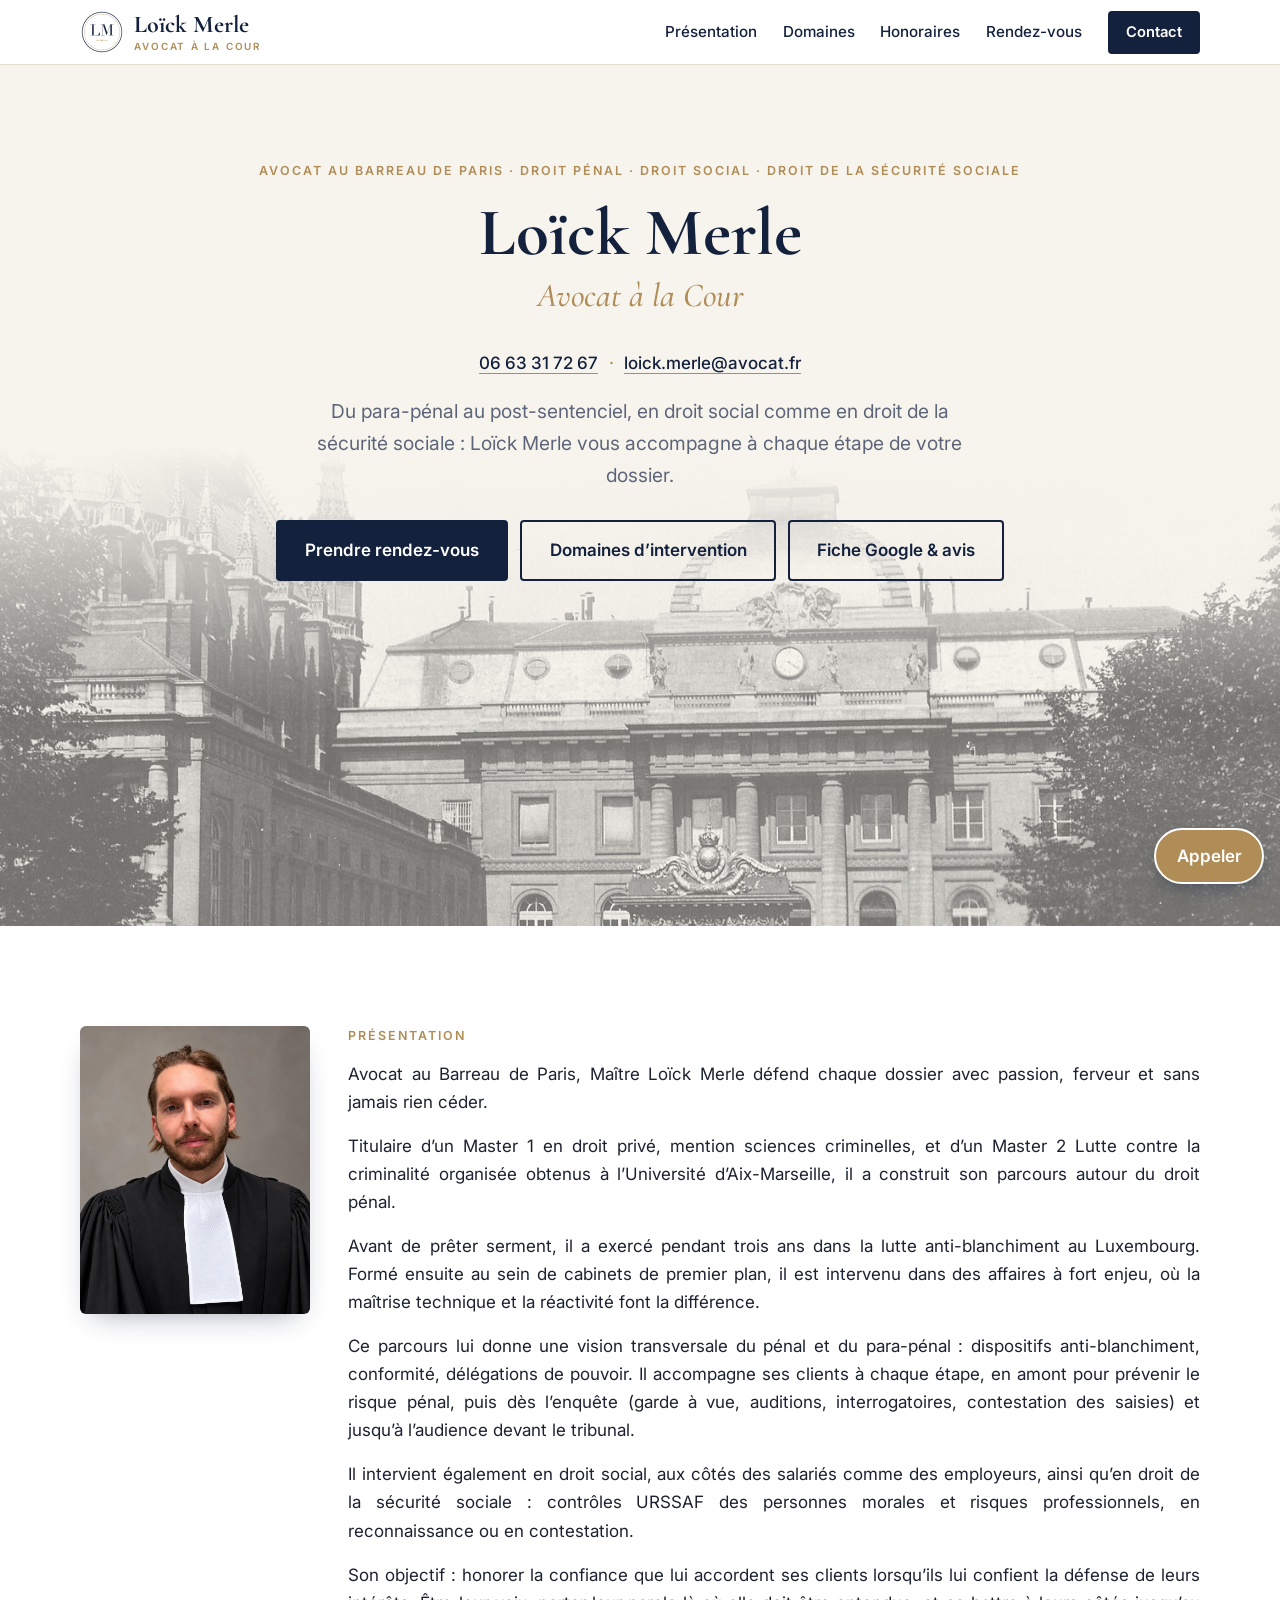
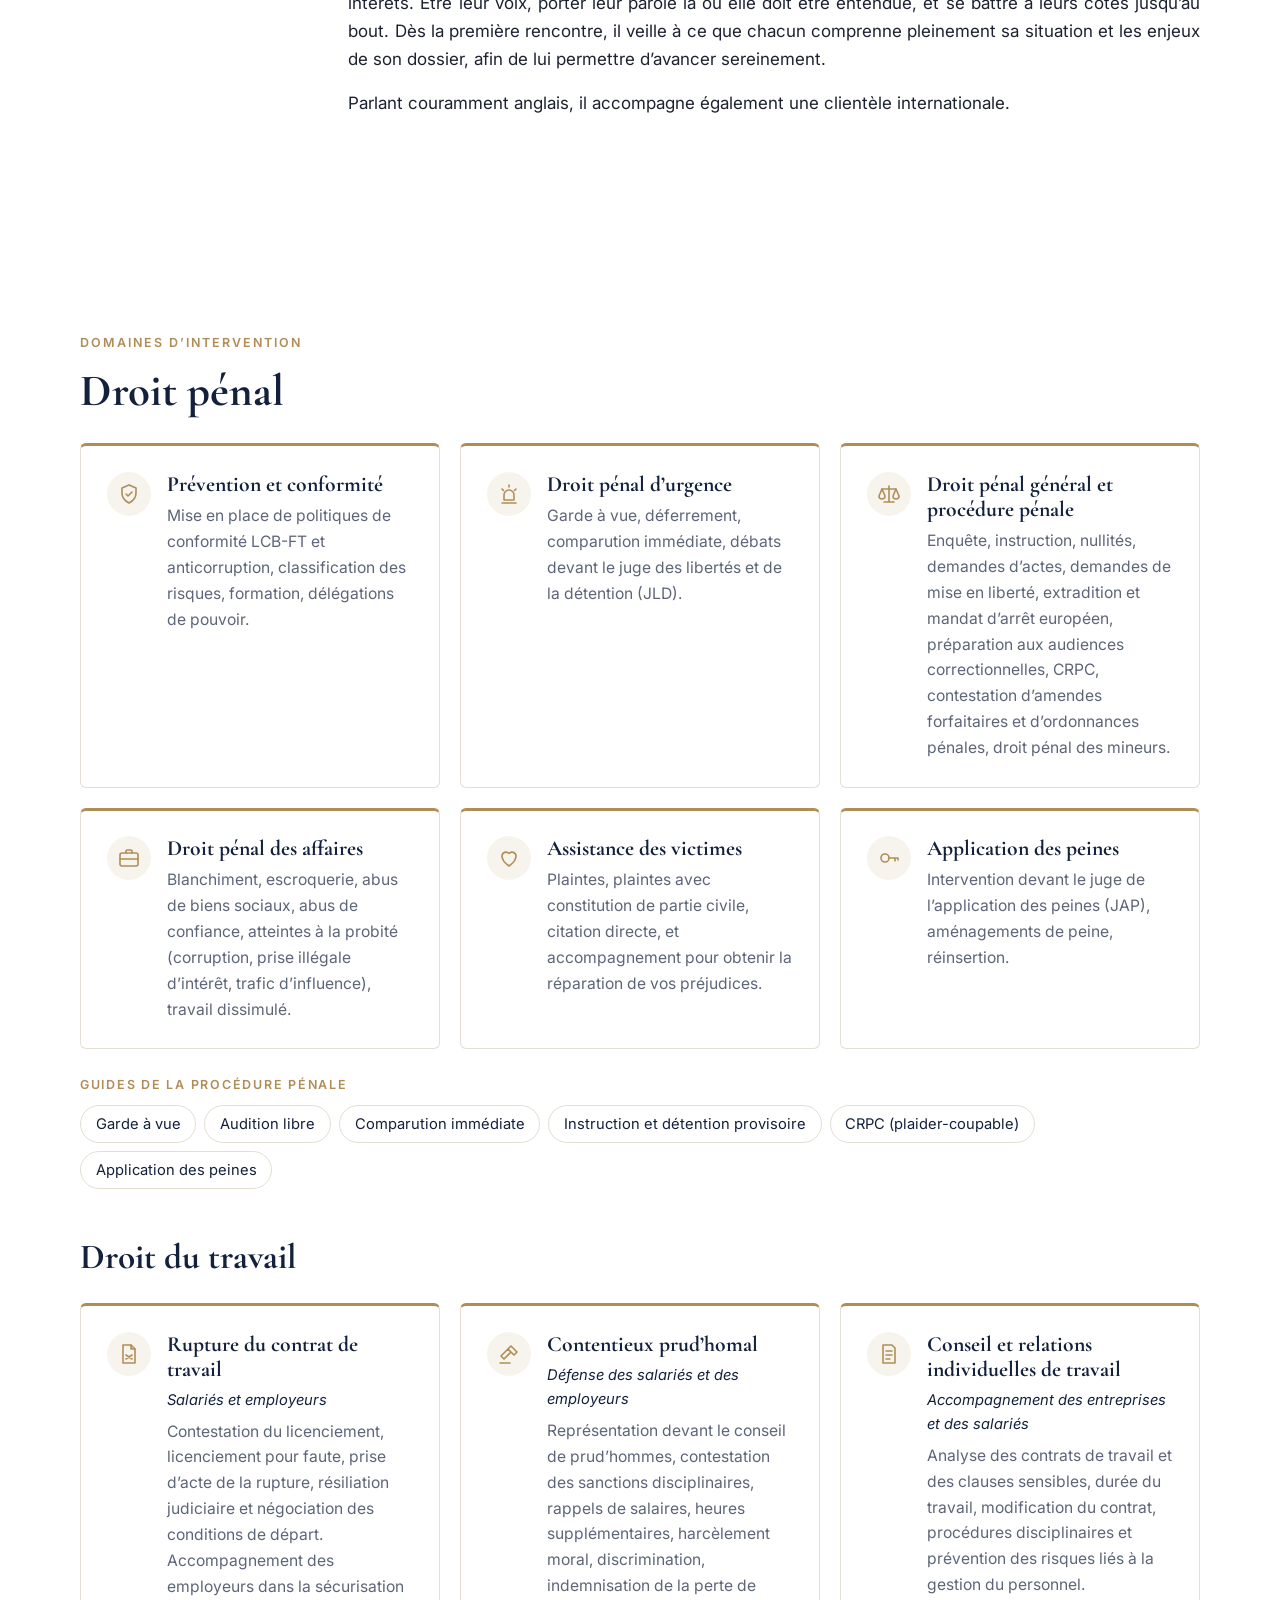
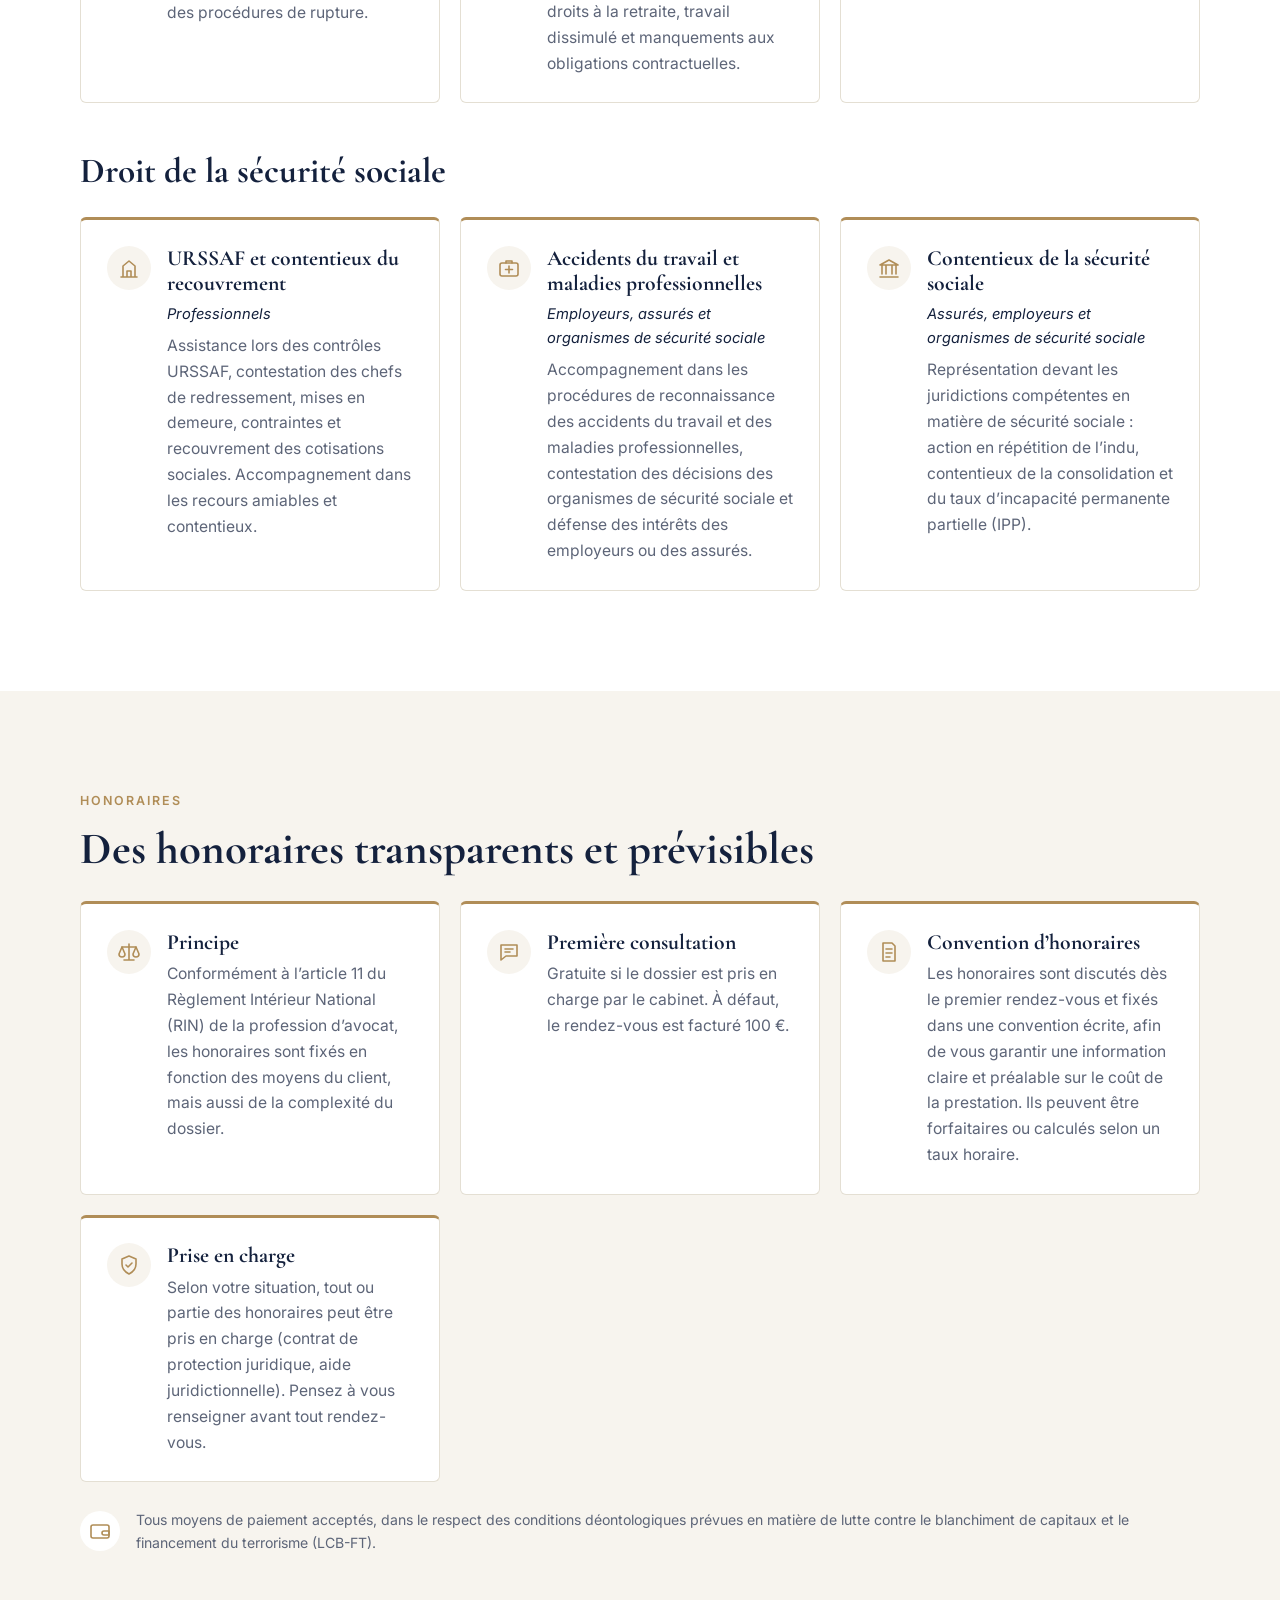
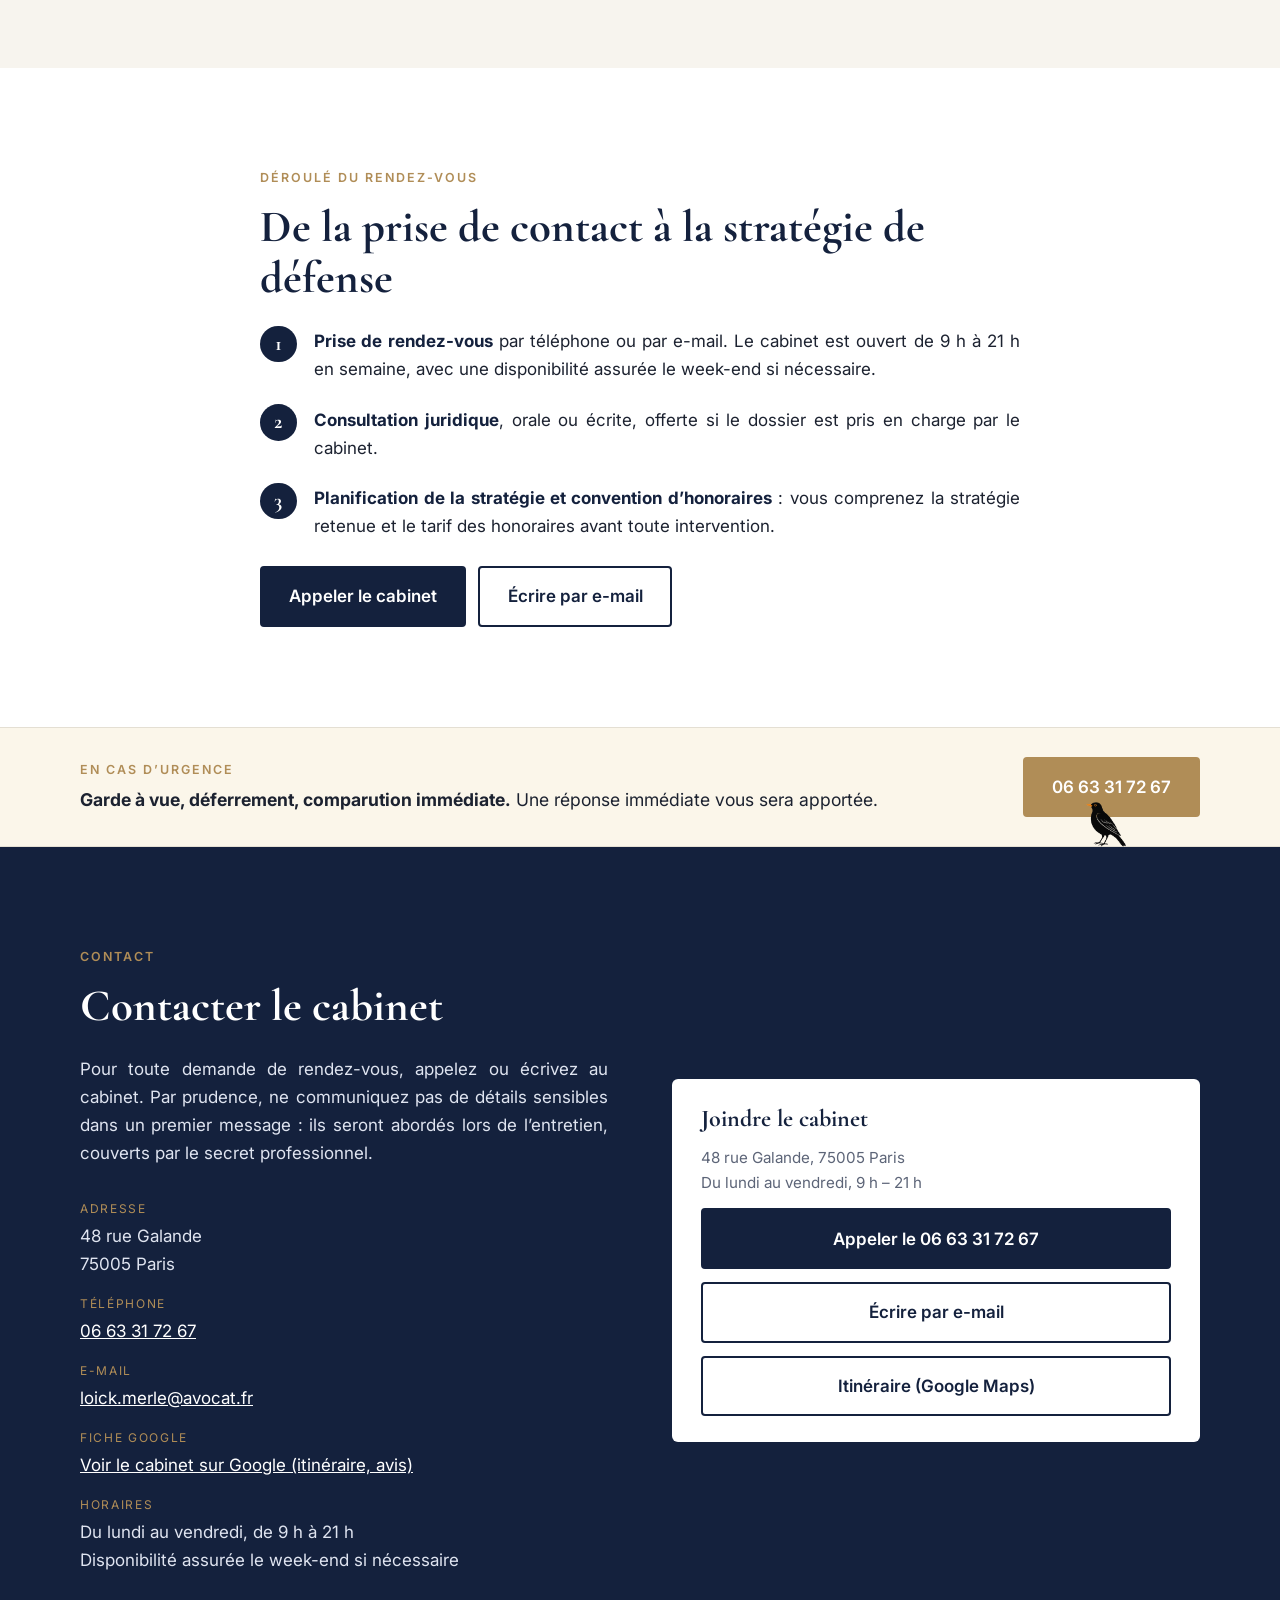
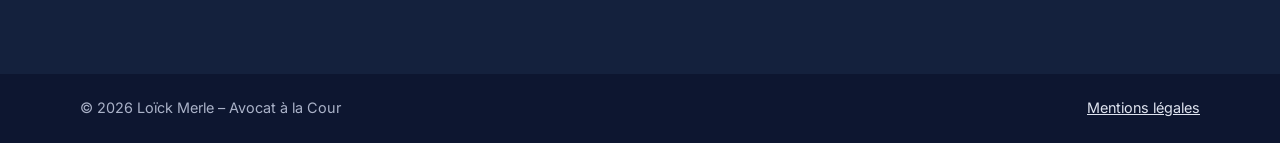
==== commit 60b290de: "Textes mis à jour, section périmètre retirée, portrait retouché Co-Authored-By: Claude Sonnet 5.5 <n" ====
--- a/index.html
+++ b/index.html
@@ -13,7 +13,7 @@
   <link href="https://fonts.googleapis.com/css2?family=Cormorant+Garamond:wght@500;600;700&family=Inter:wght@400;500;600&display=swap" rel="stylesheet">
   <link rel="icon" type="image/png" sizes="64x64" href="images/favicon-64.png?v=1792937744">
   <link rel="apple-touch-icon" href="images/apple-touch-icon.png?v=1792937744">
-  <link rel="stylesheet" href="style.css?v=1792937337">
+  <link rel="stylesheet" href="style.css?v=1792938837">
   <script type="application/ld+json">
   {
     "@context": "https://schema.org",
@@ -65,39 +65,20 @@
     </section>
 
     <section id="apropos" class="section">
-      <div class="wrap narrow presentation-text">
+      <div class="wrap presentation">
+        <figure class="portrait">
+          <img src="images/portrait.webp?v=1792938837" alt="Portrait de Loïck Merle, avocat à la Cour, en robe" width="896" height="1120" loading="lazy">
+        </figure>
         <div class="pres-text">
           <p class="eyebrow">Présentation</p>
           <p>Avocat au Barreau de Paris, Maître Loïck Merle défend chaque dossier avec passion, ferveur et sans jamais rien céder.</p>
           <p>Titulaire d’un Master 1 en droit privé, mention sciences criminelles, et d’un Master 2 Lutte contre la criminalité organisée obtenus à l’Université d’Aix-Marseille, il a construit son parcours autour du droit pénal.</p>
-          <p>Avant de prêter serment, il a exercé pendant trois ans dans la lutte anti-blanchiment au Luxembourg. Formé ensuite au sein de cabinets de premier plan, il est intervenu dans des affaires à fort enjeu, où la maîtrise technique du dossier et la réactivité font la différence.</p>
+          <p>Avant de prêter serment, il a exercé pendant trois ans dans la lutte anti-blanchiment au Luxembourg. Formé ensuite au sein de cabinets de premier plan, il est intervenu dans des affaires à fort enjeu, où la maîtrise technique et la réactivité font la différence.</p>
           <p>Ce parcours lui donne une vision transversale du pénal et du para-pénal : dispositifs anti-blanchiment, conformité, délégations de pouvoir. Il accompagne ses clients à chaque étape, en amont pour prévenir le risque pénal, puis dès l’enquête (garde à vue, auditions, interrogatoires, contestation des saisies) et jusqu’à l’audience devant le tribunal.</p>
           <p>Il intervient également en droit social, aux côtés des salariés comme des employeurs, ainsi qu’en droit de la sécurité sociale : contrôles URSSAF des personnes morales et risques professionnels, en reconnaissance ou en contestation.</p>
           <p>Son objectif : honorer la confiance que lui accordent ses clients lorsqu’ils lui confient la défense de leurs intérêts. Être leur voix, porter leur parole là où elle doit être entendue, et se battre à leurs côtés jusqu’au bout. Dès la première rencontre, il veille à ce que chacun comprenne pleinement sa situation et les enjeux de son dossier, afin de lui permettre d’avancer sereinement.</p>
           <p>Parlant couramment anglais, il accompagne également une clientèle internationale.</p>
         </div>
-      </div>
-    </section>
-
-    <section id="perimetre" class="section alt">
-      <div class="wrap perimetre">
-        <div class="peri-text">
-          <p class="eyebrow">Périmètre d’intervention</p>
-          <h2>Partout en France</h2>
-          <p class="sub">Le cabinet intervient sur l’ensemble du territoire français, avec une présence principale en Île-de-France et en Provence-Alpes-Côte d’Azur.</p>
-          <ul class="legend">
-            <li><span class="sw all"></span>Toute la France métropolitaine et la Corse</li>
-            <li><span class="sw main"></span>Zones principales : Île-de-France et Provence-Alpes-Côte d’Azur</li>
-          </ul>
-        </div>
-        <figure class="france" aria-label="Carte de la France : intervention sur tout le territoire, principalement en Île-de-France et en Provence-Alpes-Côte d’Azur">
-          <svg viewBox="0 0 640 640" role="img" aria-hidden="true">
-            <path class="fr-shape" d="M322.7 31.0 L352.8 47.2 L398.2 79.0 L423.0 97.0 L425.1 124.0 L451.9 124.0 L480.8 124.0 L489.1 127.0 L509.7 142.0 L538.7 151.0 L563.4 155.8 L555.2 178.0 L538.7 238.0 L513.9 250.0 L489.1 310.0 L476.7 325.0 L505.6 334.0 L513.9 340.0 L518.0 376.0 L509.7 388.0 L518.0 436.0 L540.7 445.0 L535.8 467.2 L522.1 472.0 L501.5 502.0 L468.4 508.0 L445.7 497.2 L410.6 490.0 L394.1 484.0 L377.6 490.0 L352.8 508.0 L350.7 532.0 L355.7 548.2 L307.4 553.0 L282.6 532.0 L253.7 526.0 L224.8 529.0 L212.4 523.0 L183.5 514.0 L162.8 511.0 L151.3 491.2 L160.7 484.0 L173.1 424.0 L175.2 415.0 L177.3 364.0 L179.3 358.0 L177.3 325.0 L150.4 304.0 L133.9 257.2 L121.5 244.0 L84.3 232.0 L38.9 193.0 L28.6 190.0 L47.2 172.0 L80.2 163.0 L109.1 175.0 L142.2 175.0 L162.8 175.0 L158.7 166.0 L148.4 115.0 L158.7 113.8 L173.1 112.0 L179.3 130.0 L216.5 136.0 L228.9 124.0 L270.2 98.2 L288.8 82.0 L301.2 37.0 Z"/>
-            <path class="fr-shape" d="M610.9 514.0 L617.1 544.0 L619.2 580.0 L604.7 610.0 L580.0 592.0 L577.9 556.0 L584.1 538.0 Z"/>
-            <path class="fr-main" d="M284.7 172.0 L295.0 151.0 L311.5 139.0 L332.1 142.0 L356.9 154.0 L371.4 172.0 L363.1 193.0 L348.7 208.0 L323.9 208.0 L303.2 196.0 L290.8 184.0 Z"/>
-            <path class="fr-main" d="M412.7 490.0 L416.8 472.0 L423.0 451.0 L431.3 436.0 L451.9 433.0 L472.6 424.0 L485.0 397.0 L509.7 397.0 L518.0 436.0 L540.7 445.0 L535.8 467.2 L522.1 472.0 L501.5 502.0 L468.4 508.0 L445.7 497.2 Z"/>
-          </svg>
-        </figure>
       </div>
     </section>
 
@@ -108,9 +89,9 @@
         <div class="cards">
           <article class="card"><span class="ico" aria-hidden="true"><svg viewBox="0 0 24 24"><path d="M12 3l7 3v5c0 5-3 8-7 10-4-2-7-5-7-10V6z"/><path d="M9 12l2 2 4-4"/></svg></span><div><h3>Prévention et conformité</h3><p>Mise en place de politiques de conformité LCB-FT et anticorruption, classification des risques, formation, délégations de pouvoir.</p></div></article>
           <article class="card"><span class="ico" aria-hidden="true"><svg viewBox="0 0 24 24"><path d="M12 3v2M5 7l1.4 1.4M19 7l-1.4 1.4"/><path d="M7 18v-5a5 5 0 0110 0v5z"/><path d="M5 21h14"/></svg></span><div><h3>Droit pénal d’urgence</h3><p>Garde à vue, déferrement, comparution immédiate, débats devant le juge des libertés et de la détention (JLD).</p></div></article>
-          <article class="card"><span class="ico" aria-hidden="true"><svg viewBox="0 0 24 24"><path d="M12 4v16M7 20h10M5 7h14"/><path d="M5 7l-3 7a3 3 0 006 0zM19 7l-3 7a3 3 0 006 0z"/></svg></span><div><h3>Droit pénal général et procédure pénale</h3><p>Interrogatoire, enquête, instruction, nullités, demandes d’actes, demandes de mise en liberté, extradition et mandat d’arrêt européen, préparation aux audiences correctionnelles, CRPC, contestation d’amende forfaitaire et d’ordonnance pénale.</p></div></article>
+          <article class="card"><span class="ico" aria-hidden="true"><svg viewBox="0 0 24 24"><path d="M12 4v16M7 20h10M5 7h14"/><path d="M5 7l-3 7a3 3 0 006 0zM19 7l-3 7a3 3 0 006 0z"/></svg></span><div><h3>Droit pénal général et procédure pénale</h3><p>Enquête, instruction, nullités, demandes d’actes, demandes de mise en liberté, extradition et mandat d’arrêt européen, préparation aux audiences correctionnelles, CRPC, contestation d’amendes forfaitaires et d’ordonnances pénales, droit pénal des mineurs.</p></div></article>
           <article class="card"><span class="ico" aria-hidden="true"><svg viewBox="0 0 24 24"><rect x="3" y="7" width="18" height="13" rx="2"/><path d="M9 7V5a1 1 0 011-1h4a1 1 0 011 1v2M3 13h18"/></svg></span><div><h3>Droit pénal des affaires</h3><p>Blanchiment, escroquerie, abus de biens sociaux, abus de confiance, atteintes à la probité (corruption, prise illégale d’intérêt, trafic d’influence), travail dissimulé.</p></div></article>
-          <article class="card"><span class="ico" aria-hidden="true"><svg viewBox="0 0 24 24"><path d="M12 20s-7-4.5-7-10a4 4 0 017-2.5A4 4 0 0119 10c0 5.5-7 10-7 10z"/></svg></span><div><h3>Assistance des victimes</h3><p>Accompagnement pour obtenir la réparation de vos préjudices.</p></div></article>
+          <article class="card"><span class="ico" aria-hidden="true"><svg viewBox="0 0 24 24"><path d="M12 20s-7-4.5-7-10a4 4 0 017-2.5A4 4 0 0119 10c0 5.5-7 10-7 10z"/></svg></span><div><h3>Assistance des victimes</h3><p>Plaintes, plaintes avec constitution de partie civile, citation directe, et accompagnement pour obtenir la réparation de vos préjudices.</p></div></article>
           <article class="card"><span class="ico" aria-hidden="true"><svg viewBox="0 0 24 24"><circle cx="8" cy="12" r="4"/><path d="M12 12h9M18 12v3M21 12v2"/></svg></span><div><h3>Application des peines</h3><p>Intervention devant le juge de l’application des peines (JAP), aménagements de peine, réinsertion.</p></div></article>
         </div>
 
@@ -129,7 +110,7 @@
         <h2 class="h-sub">Droit du travail</h2>
         <div class="cards">
           <article class="card"><span class="ico" aria-hidden="true"><svg viewBox="0 0 24 24"><path d="M6 3h8l4 4v14H6z"/><path d="M14 3v4h4M9 13l6 4M15 13l-6 4"/></svg></span><div><h3>Rupture du contrat de travail</h3><p class="who">Salariés et employeurs</p><p>Contestation du licenciement, licenciement pour faute, prise d’acte de la rupture, résiliation judiciaire et négociation des conditions de départ. Accompagnement des employeurs dans la sécurisation des procédures de rupture.</p></div></article>
-          <article class="card"><span class="ico" aria-hidden="true"><svg viewBox="0 0 24 24"><path d="M14 4l6 6-3 3-6-6zM11 7L4 14l3 3 7-7M3 21h10"/></svg></span><div><h3>Contentieux prud’homal</h3><p class="who">Défense des salariés et des employeurs</p><p>Représentation devant le conseil de prud’hommes, contestation des sanctions disciplinaires, rappels de salaires, heures supplémentaires, harcèlement moral et manquements aux obligations contractuelles.</p></div></article>
+          <article class="card"><span class="ico" aria-hidden="true"><svg viewBox="0 0 24 24"><path d="M14 4l6 6-3 3-6-6zM11 7L4 14l3 3 7-7M3 21h10"/></svg></span><div><h3>Contentieux prud’homal</h3><p class="who">Défense des salariés et des employeurs</p><p>Représentation devant le conseil de prud’hommes, contestation des sanctions disciplinaires, rappels de salaires, heures supplémentaires, harcèlement moral, discrimination, indemnisation de la perte de droits à la retraite, travail dissimulé et manquements aux obligations contractuelles.</p></div></article>
           <article class="card"><span class="ico" aria-hidden="true"><svg viewBox="0 0 24 24"><path d="M6 3h9l3 3v15H6z"/><path d="M9 9h6M9 13h6M9 17h4"/></svg></span><div><h3>Conseil et relations individuelles de travail</h3><p class="who">Accompagnement des entreprises et des salariés</p><p>Analyse des contrats de travail et des clauses sensibles, durée du travail, modification du contrat, procédures disciplinaires et prévention des risques liés à la gestion du personnel.</p></div></article>
         </div>
 
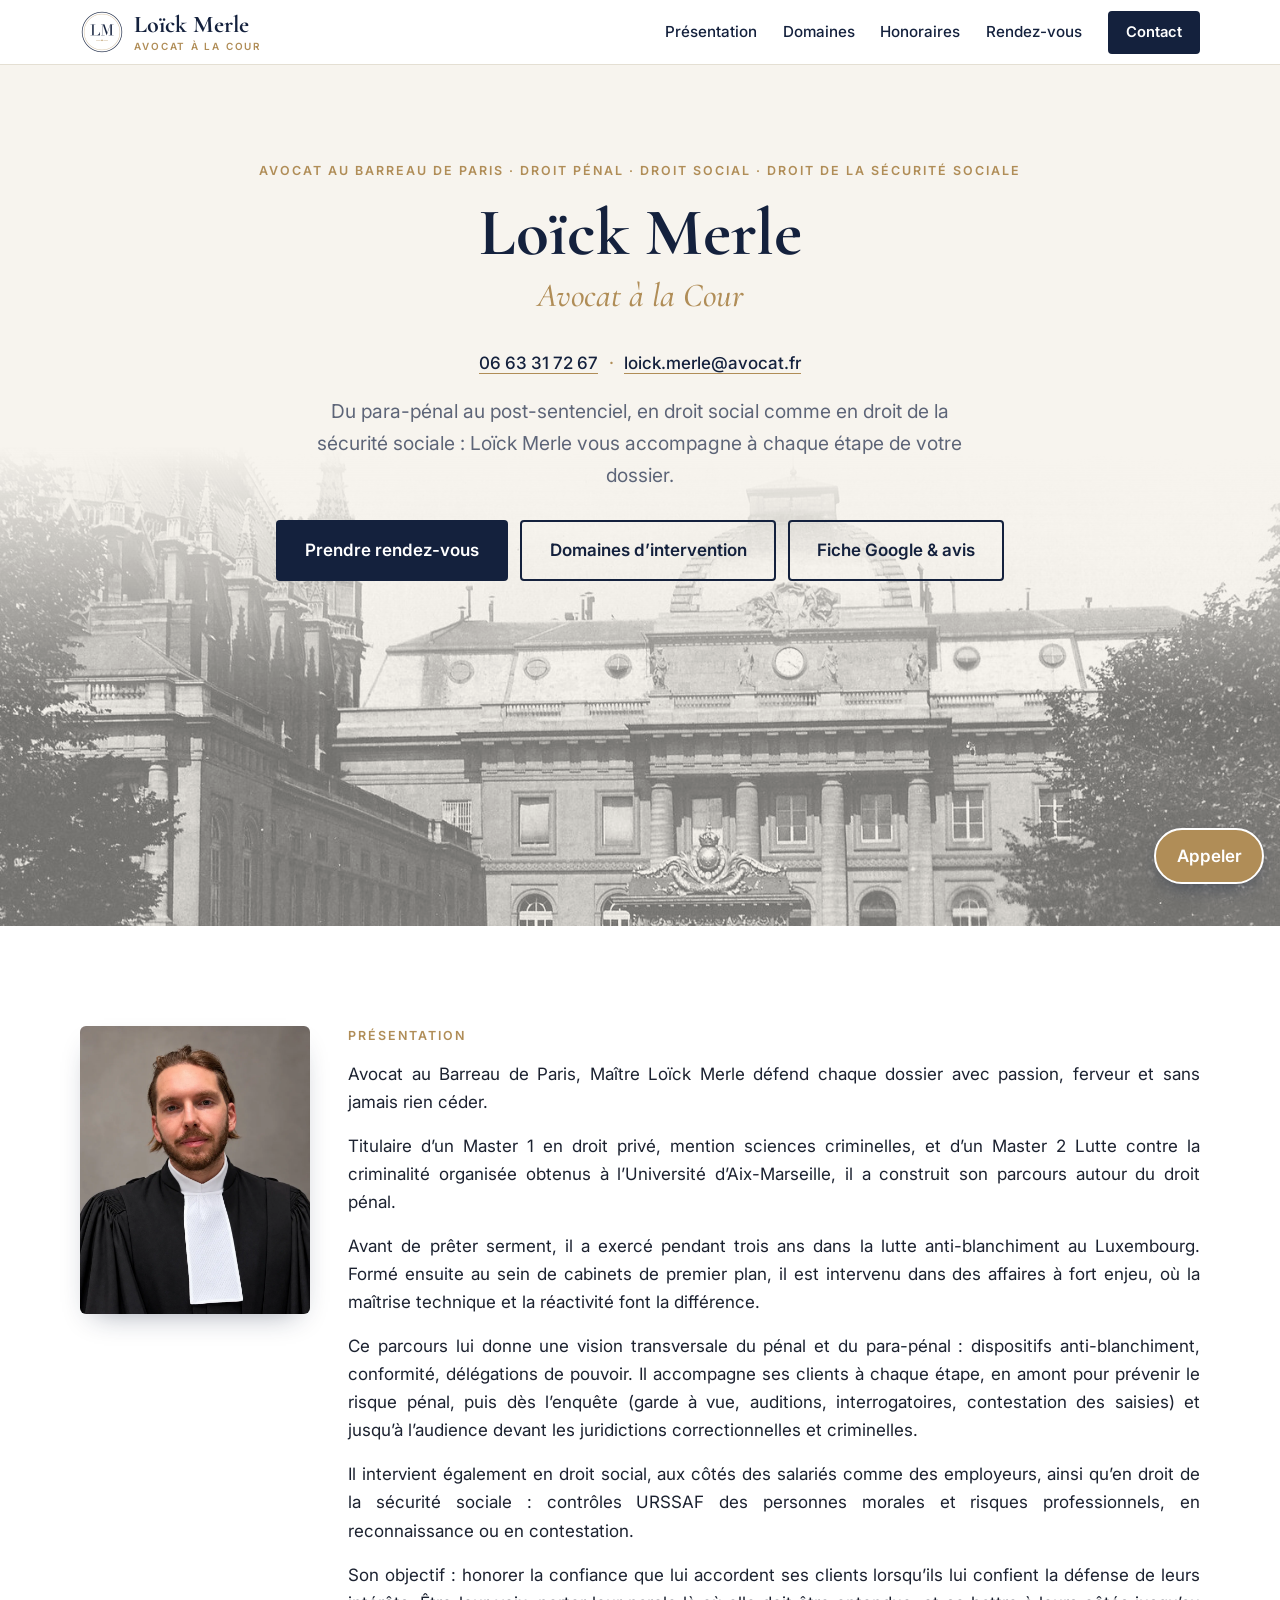
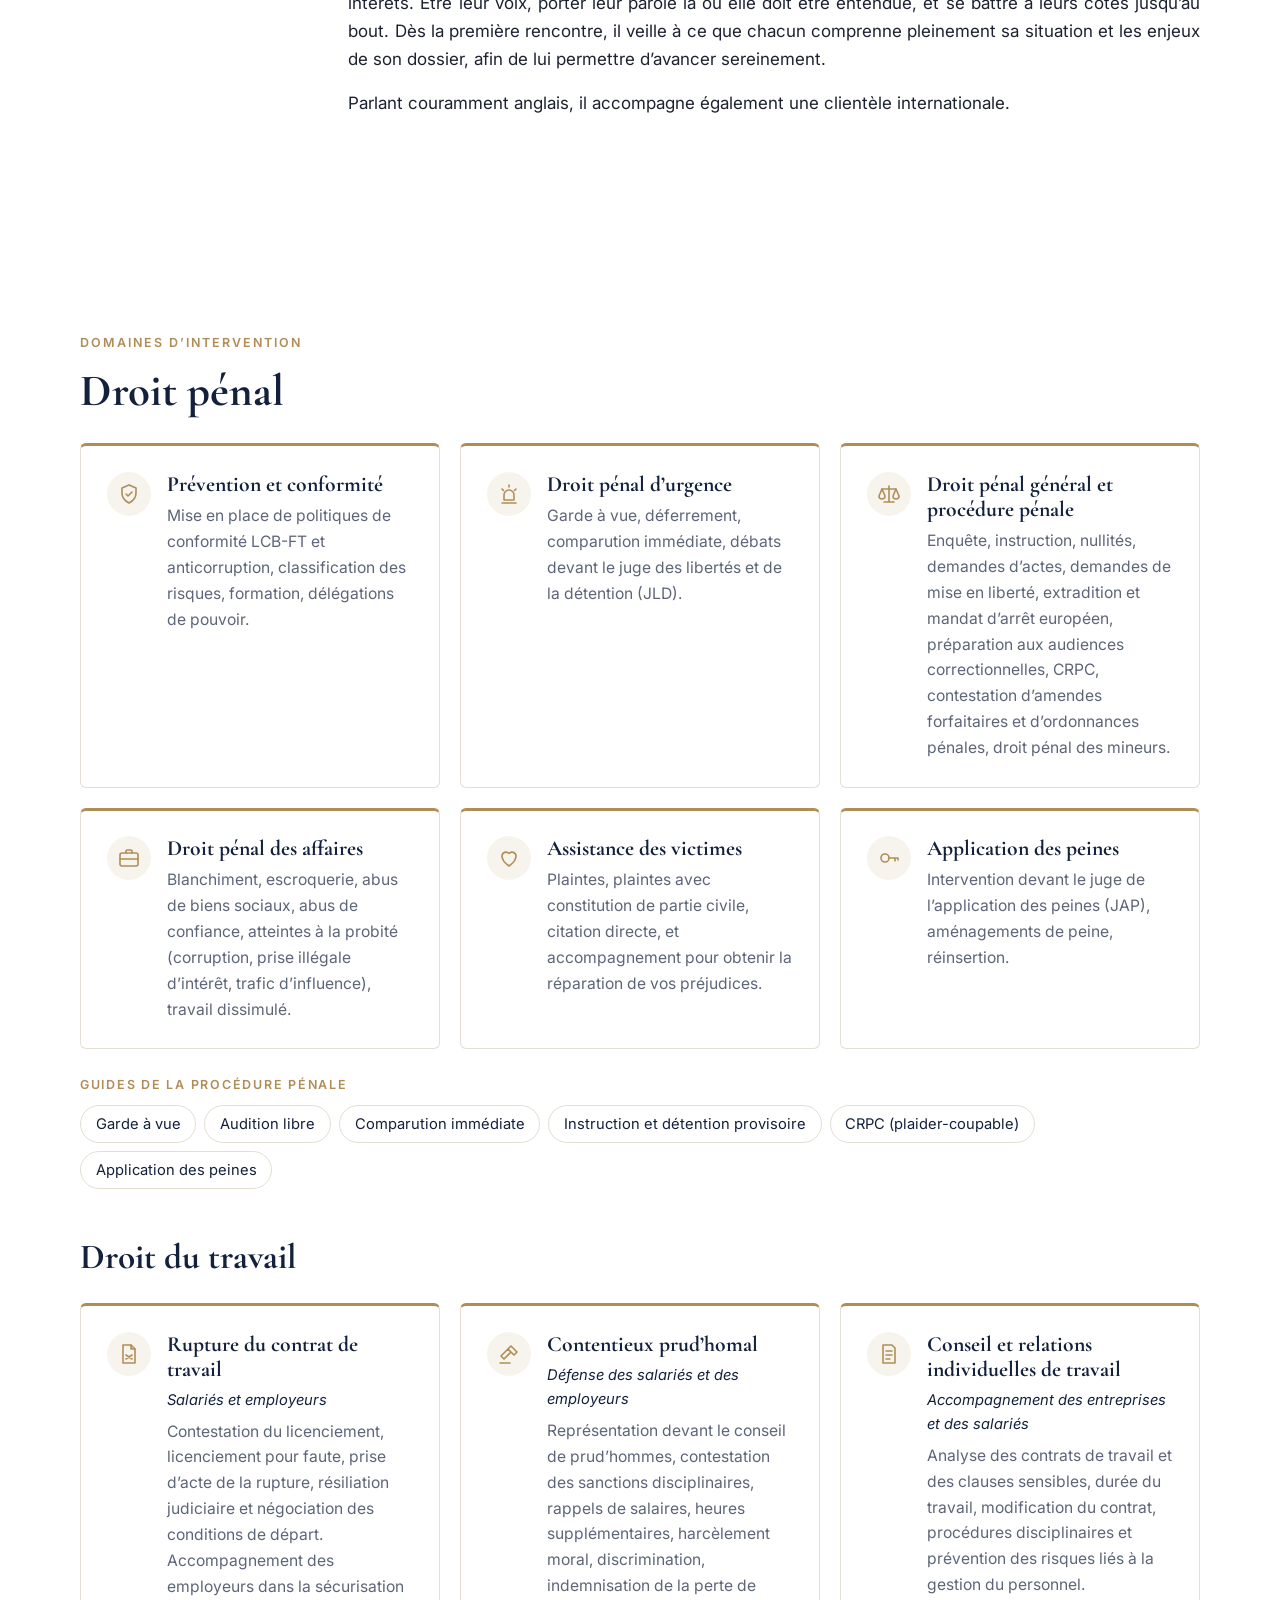
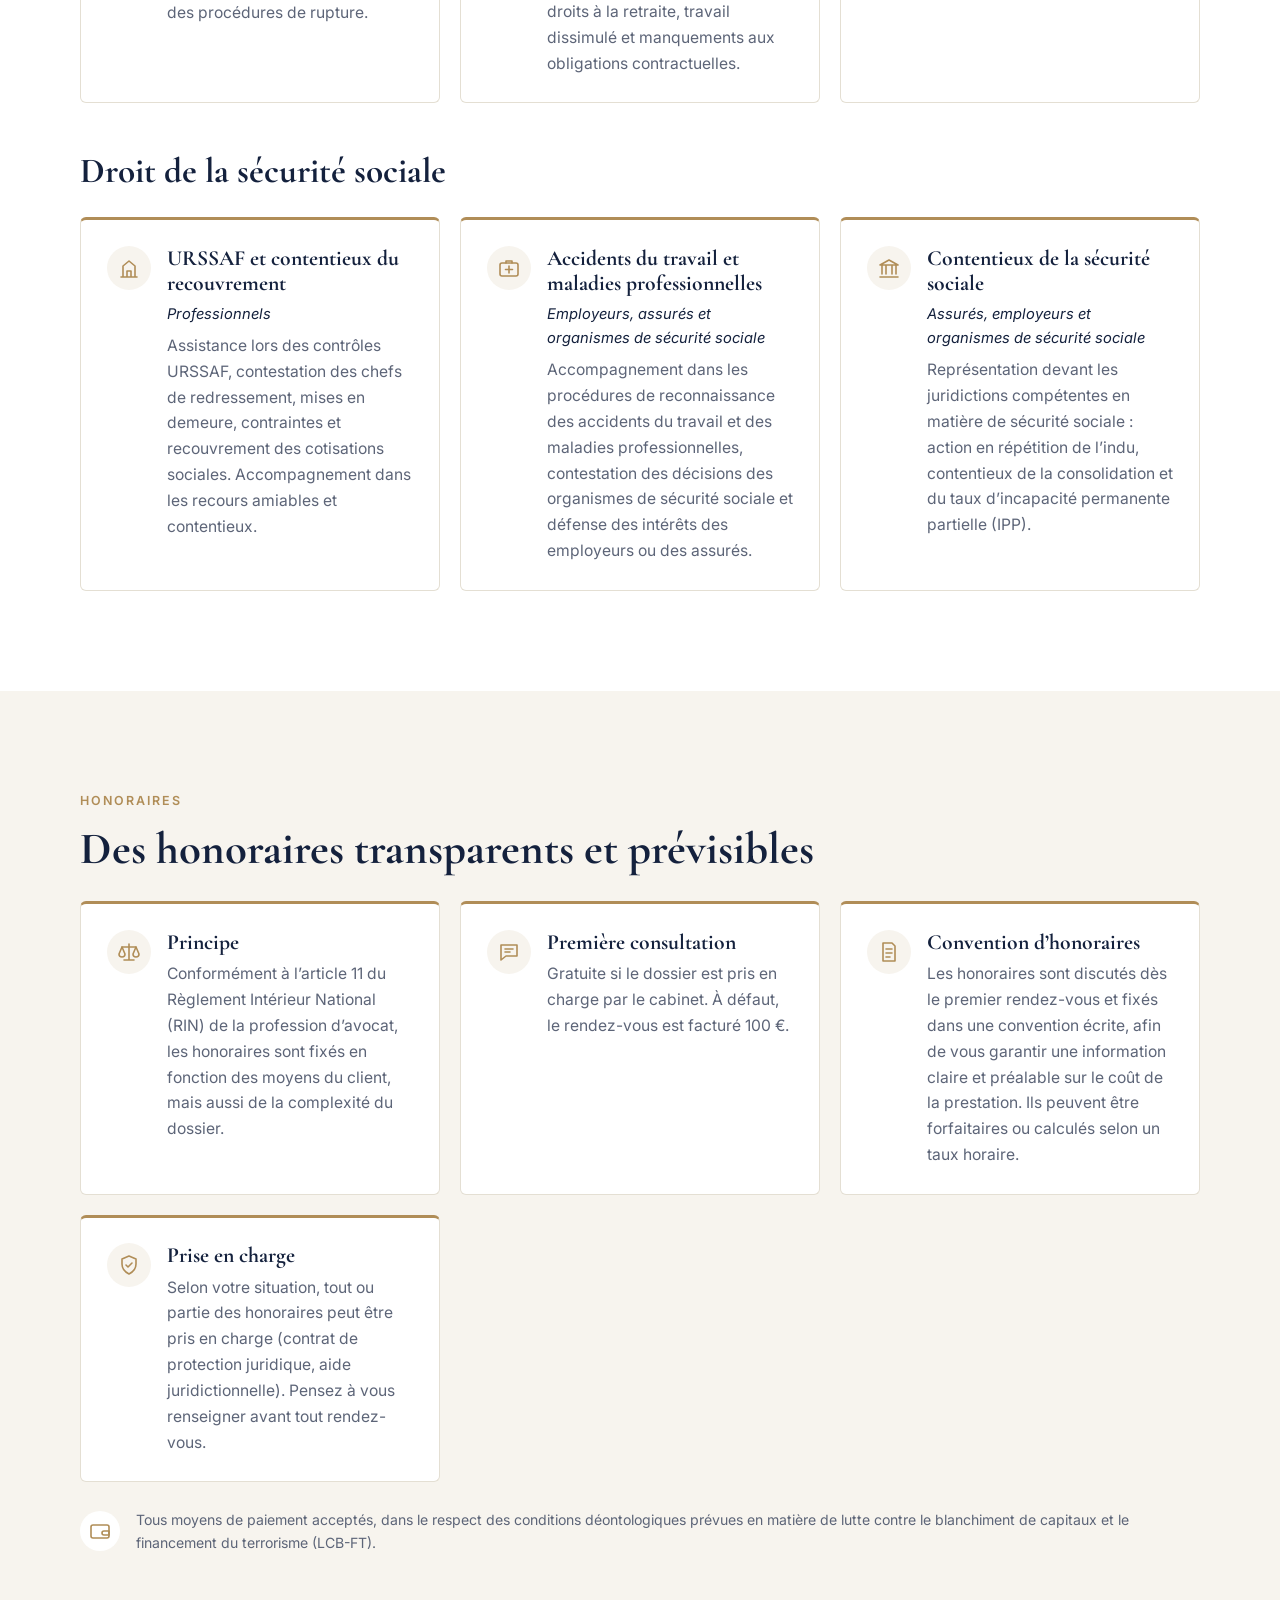
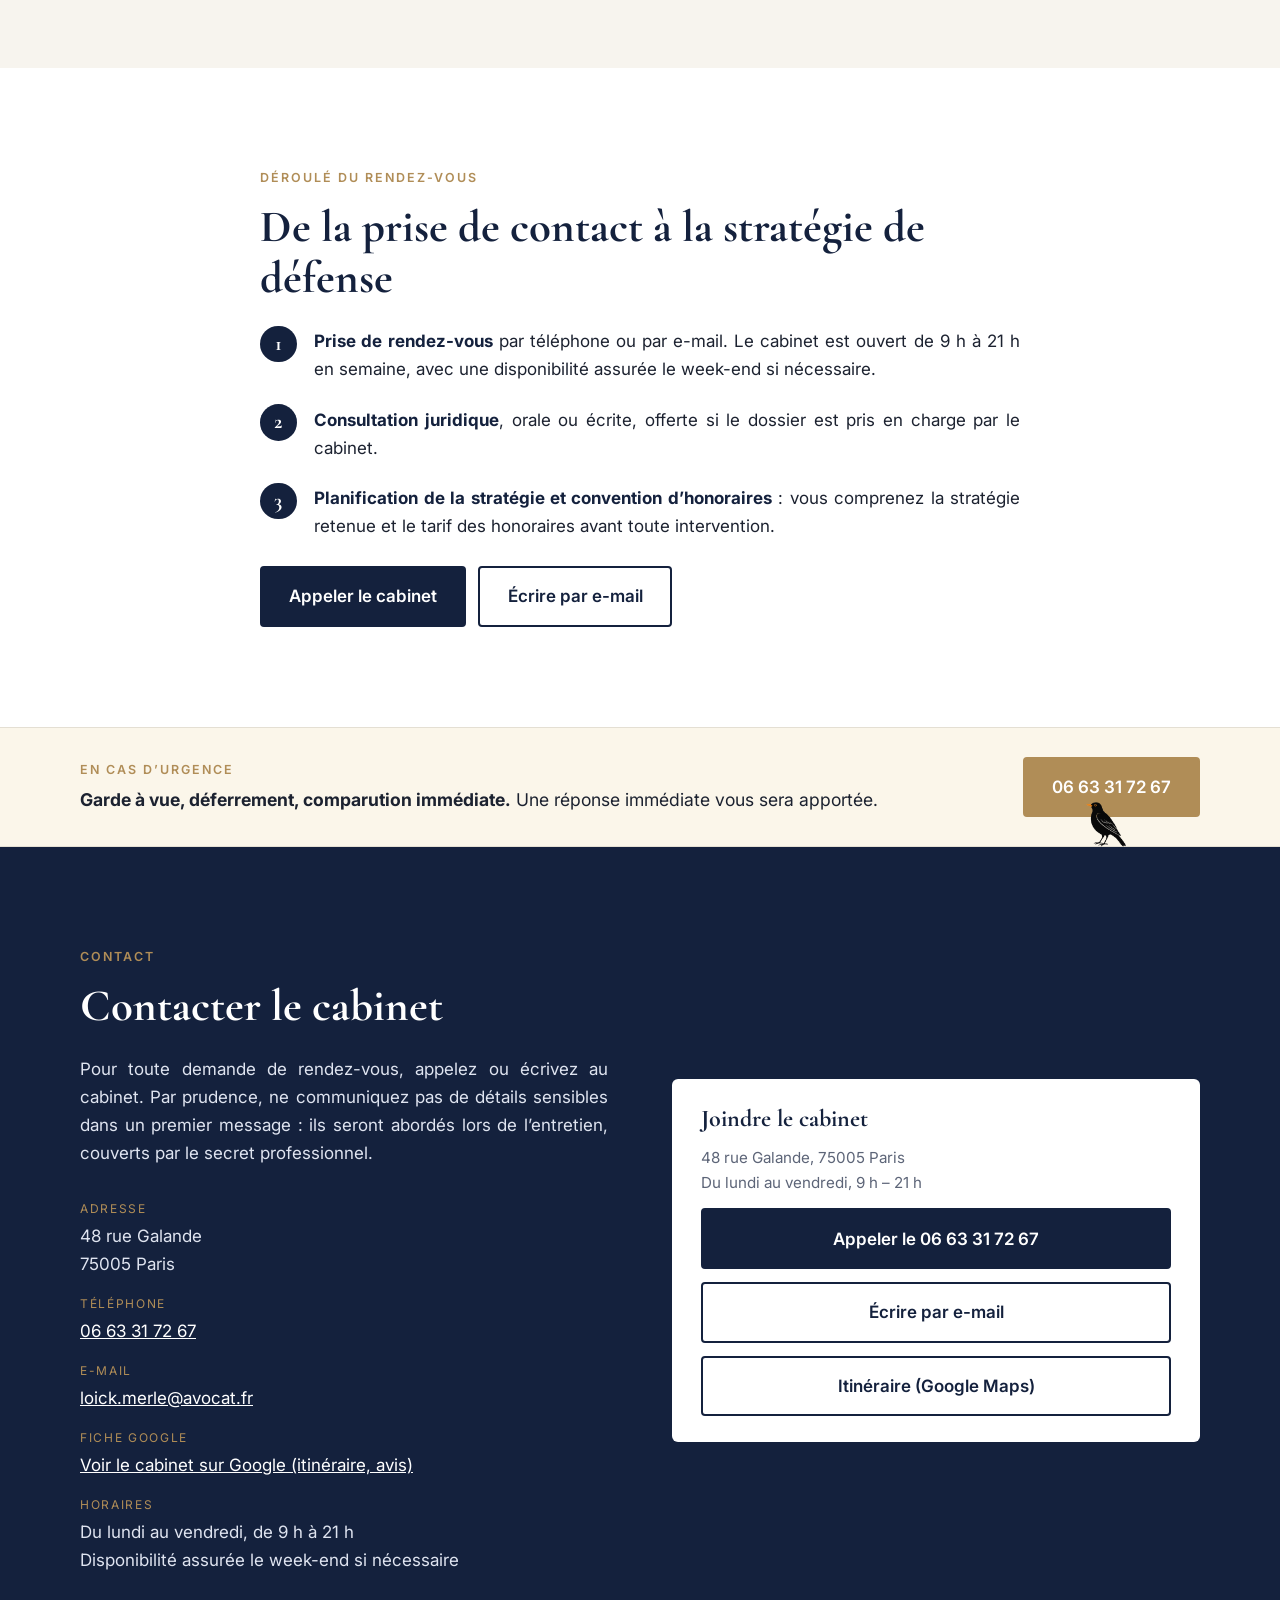
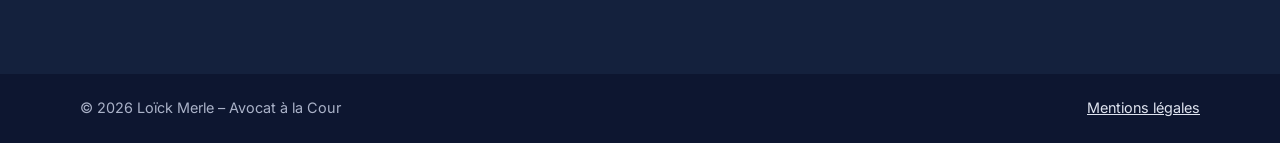
==== commit 47a7bbce: "Présentation : juridictions correctionnelles et criminelles Co-Authored-By: Claude Sonnet 5.5 <norep" ====
--- a/index.html
+++ b/index.html
@@ -74,7 +74,7 @@
           <p>Avocat au Barreau de Paris, Maître Loïck Merle défend chaque dossier avec passion, ferveur et sans jamais rien céder.</p>
           <p>Titulaire d’un Master 1 en droit privé, mention sciences criminelles, et d’un Master 2 Lutte contre la criminalité organisée obtenus à l’Université d’Aix-Marseille, il a construit son parcours autour du droit pénal.</p>
           <p>Avant de prêter serment, il a exercé pendant trois ans dans la lutte anti-blanchiment au Luxembourg. Formé ensuite au sein de cabinets de premier plan, il est intervenu dans des affaires à fort enjeu, où la maîtrise technique et la réactivité font la différence.</p>
-          <p>Ce parcours lui donne une vision transversale du pénal et du para-pénal : dispositifs anti-blanchiment, conformité, délégations de pouvoir. Il accompagne ses clients à chaque étape, en amont pour prévenir le risque pénal, puis dès l’enquête (garde à vue, auditions, interrogatoires, contestation des saisies) et jusqu’à l’audience devant le tribunal.</p>
+          <p>Ce parcours lui donne une vision transversale du pénal et du para-pénal : dispositifs anti-blanchiment, conformité, délégations de pouvoir. Il accompagne ses clients à chaque étape, en amont pour prévenir le risque pénal, puis dès l’enquête (garde à vue, auditions, interrogatoires, contestation des saisies) et jusqu’à l’audience devant les juridictions correctionnelles et criminelles.</p>
           <p>Il intervient également en droit social, aux côtés des salariés comme des employeurs, ainsi qu’en droit de la sécurité sociale : contrôles URSSAF des personnes morales et risques professionnels, en reconnaissance ou en contestation.</p>
           <p>Son objectif : honorer la confiance que lui accordent ses clients lorsqu’ils lui confient la défense de leurs intérêts. Être leur voix, porter leur parole là où elle doit être entendue, et se battre à leurs côtés jusqu’au bout. Dès la première rencontre, il veille à ce que chacun comprenne pleinement sa situation et les enjeux de son dossier, afin de lui permettre d’avancer sereinement.</p>
           <p>Parlant couramment anglais, il accompagne également une clientèle internationale.</p>
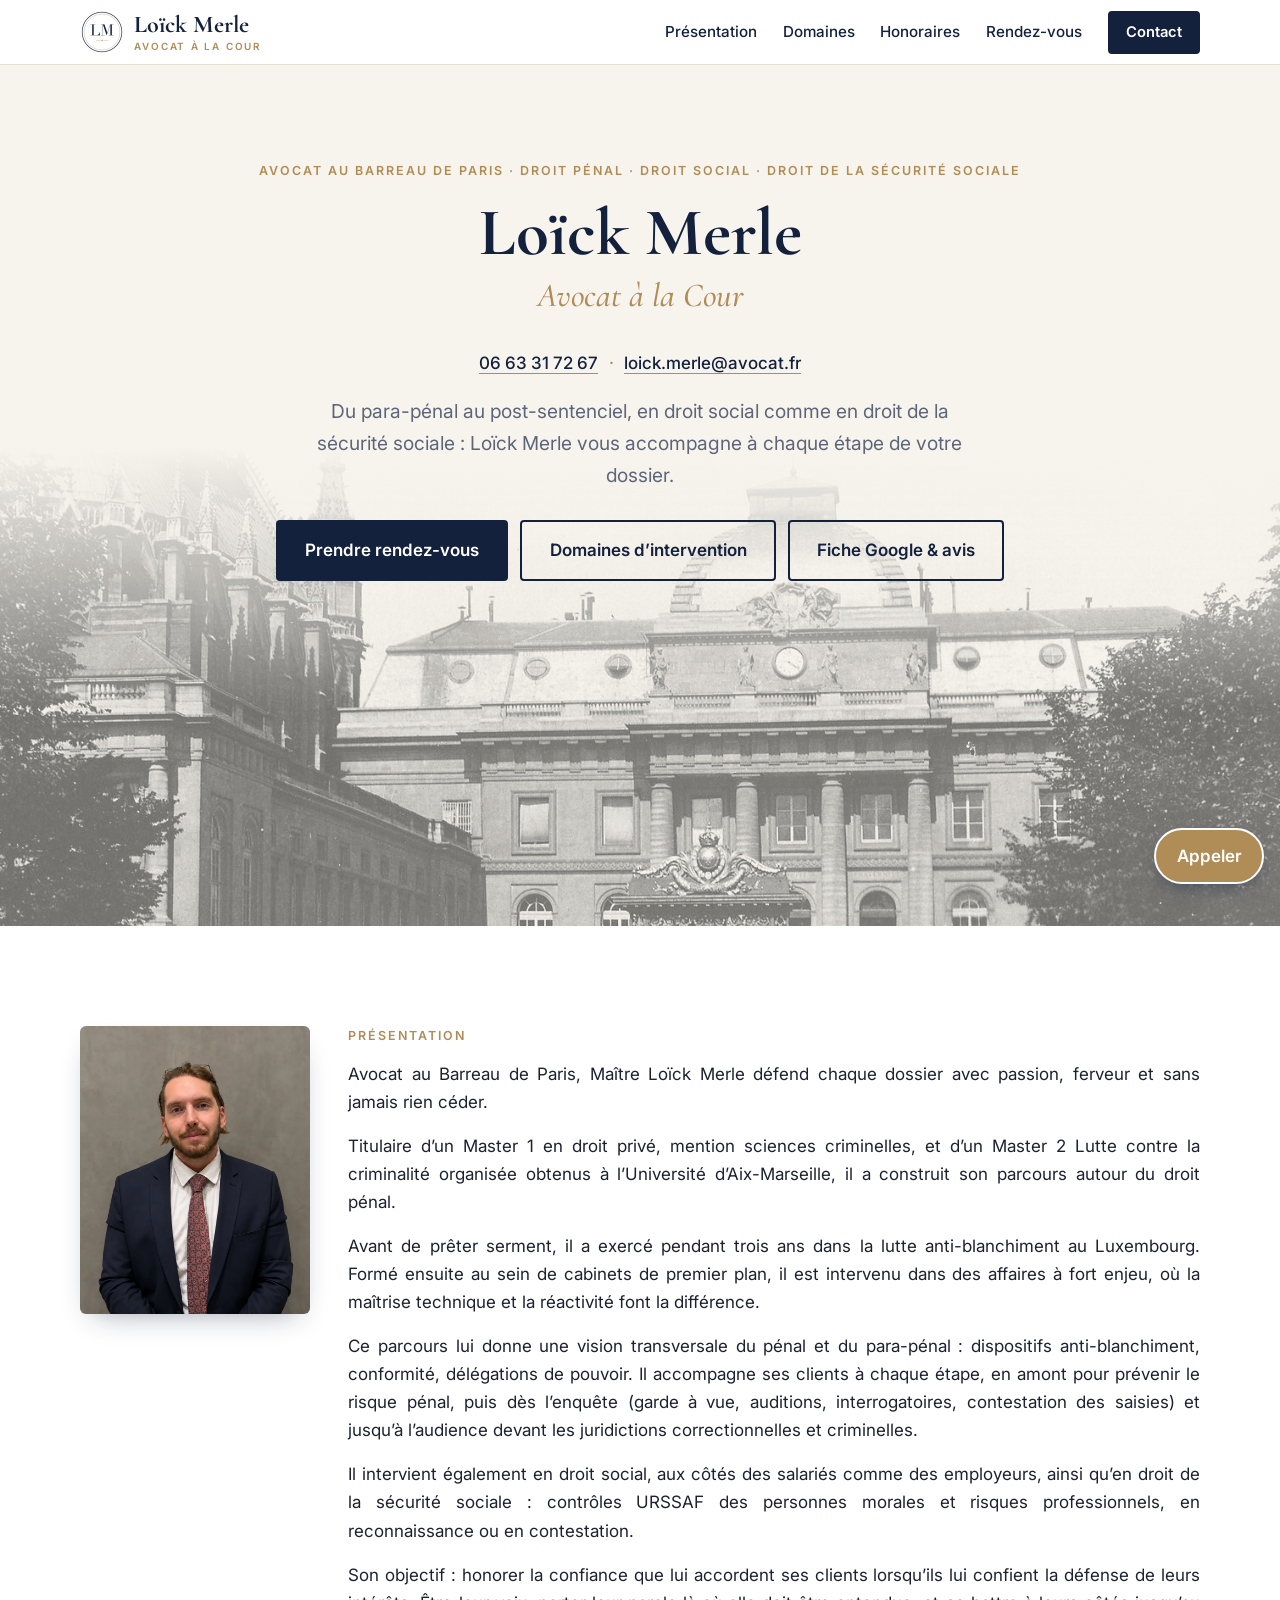
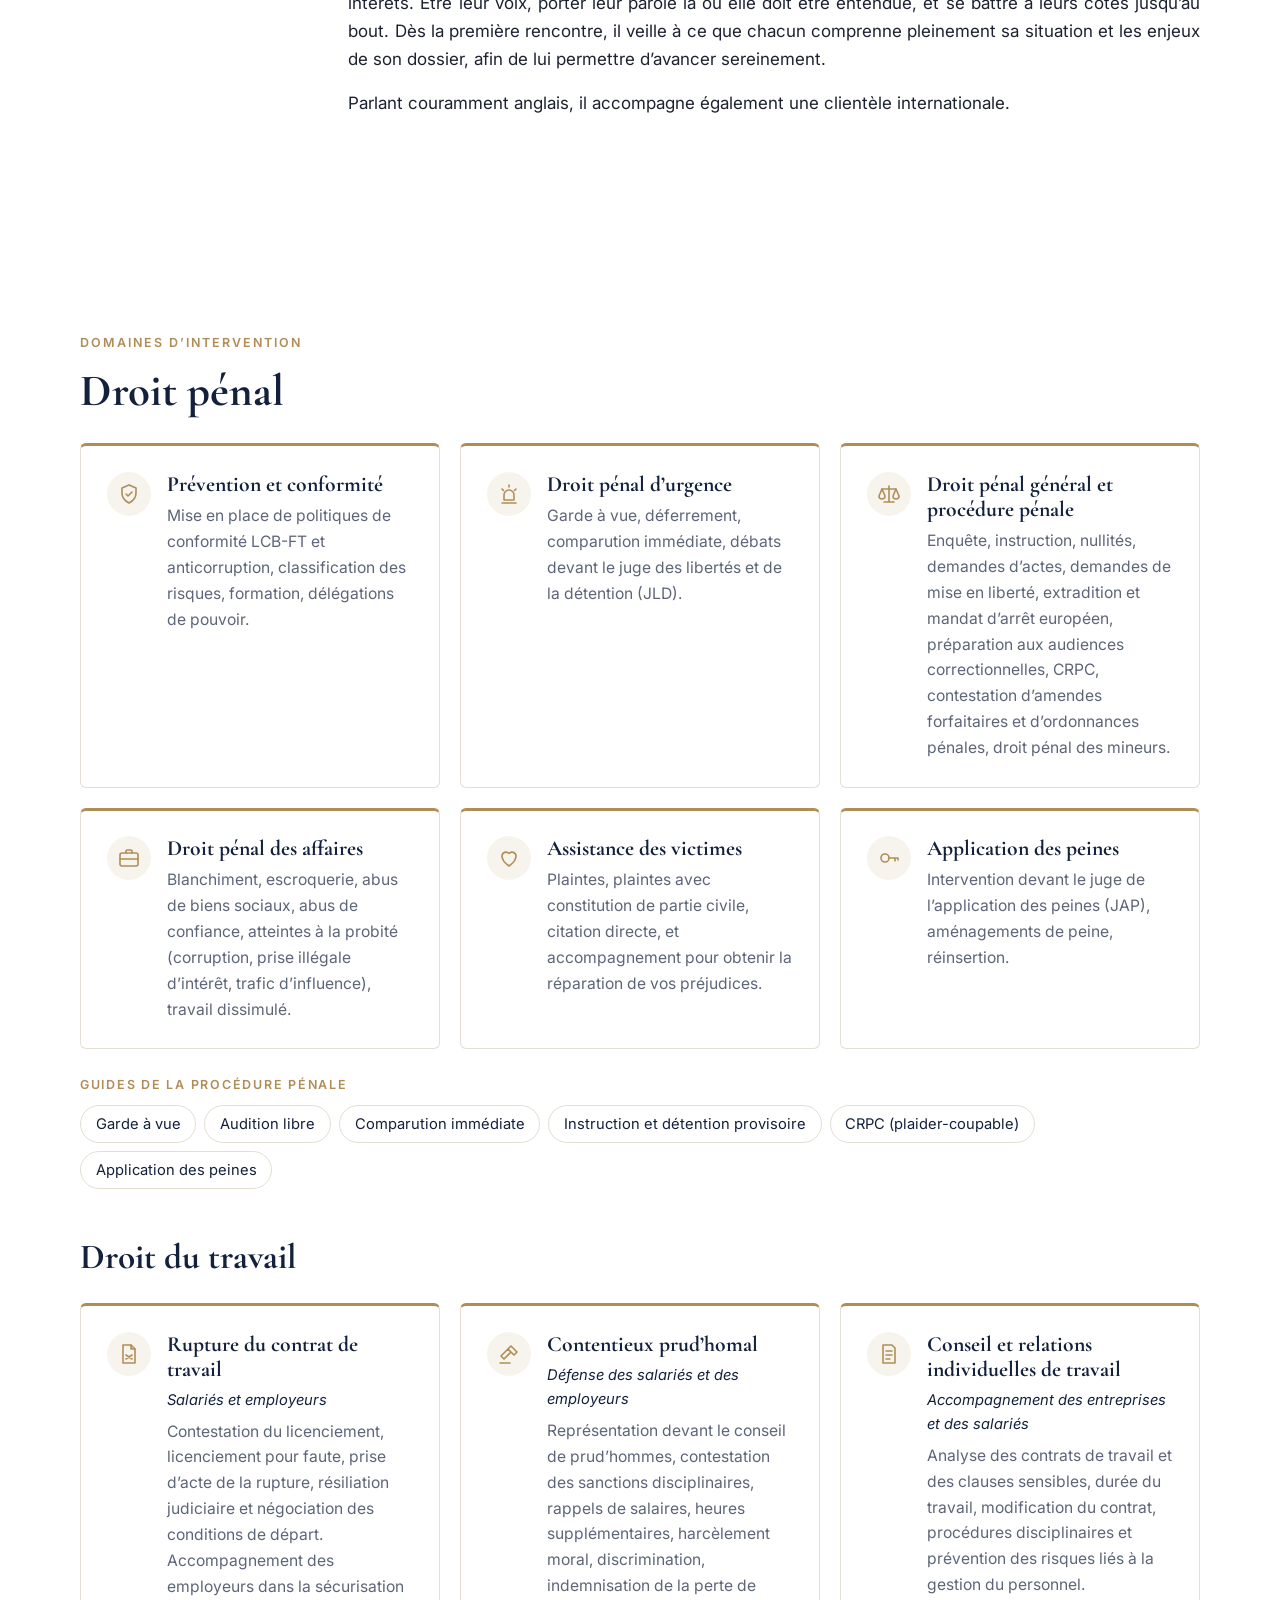
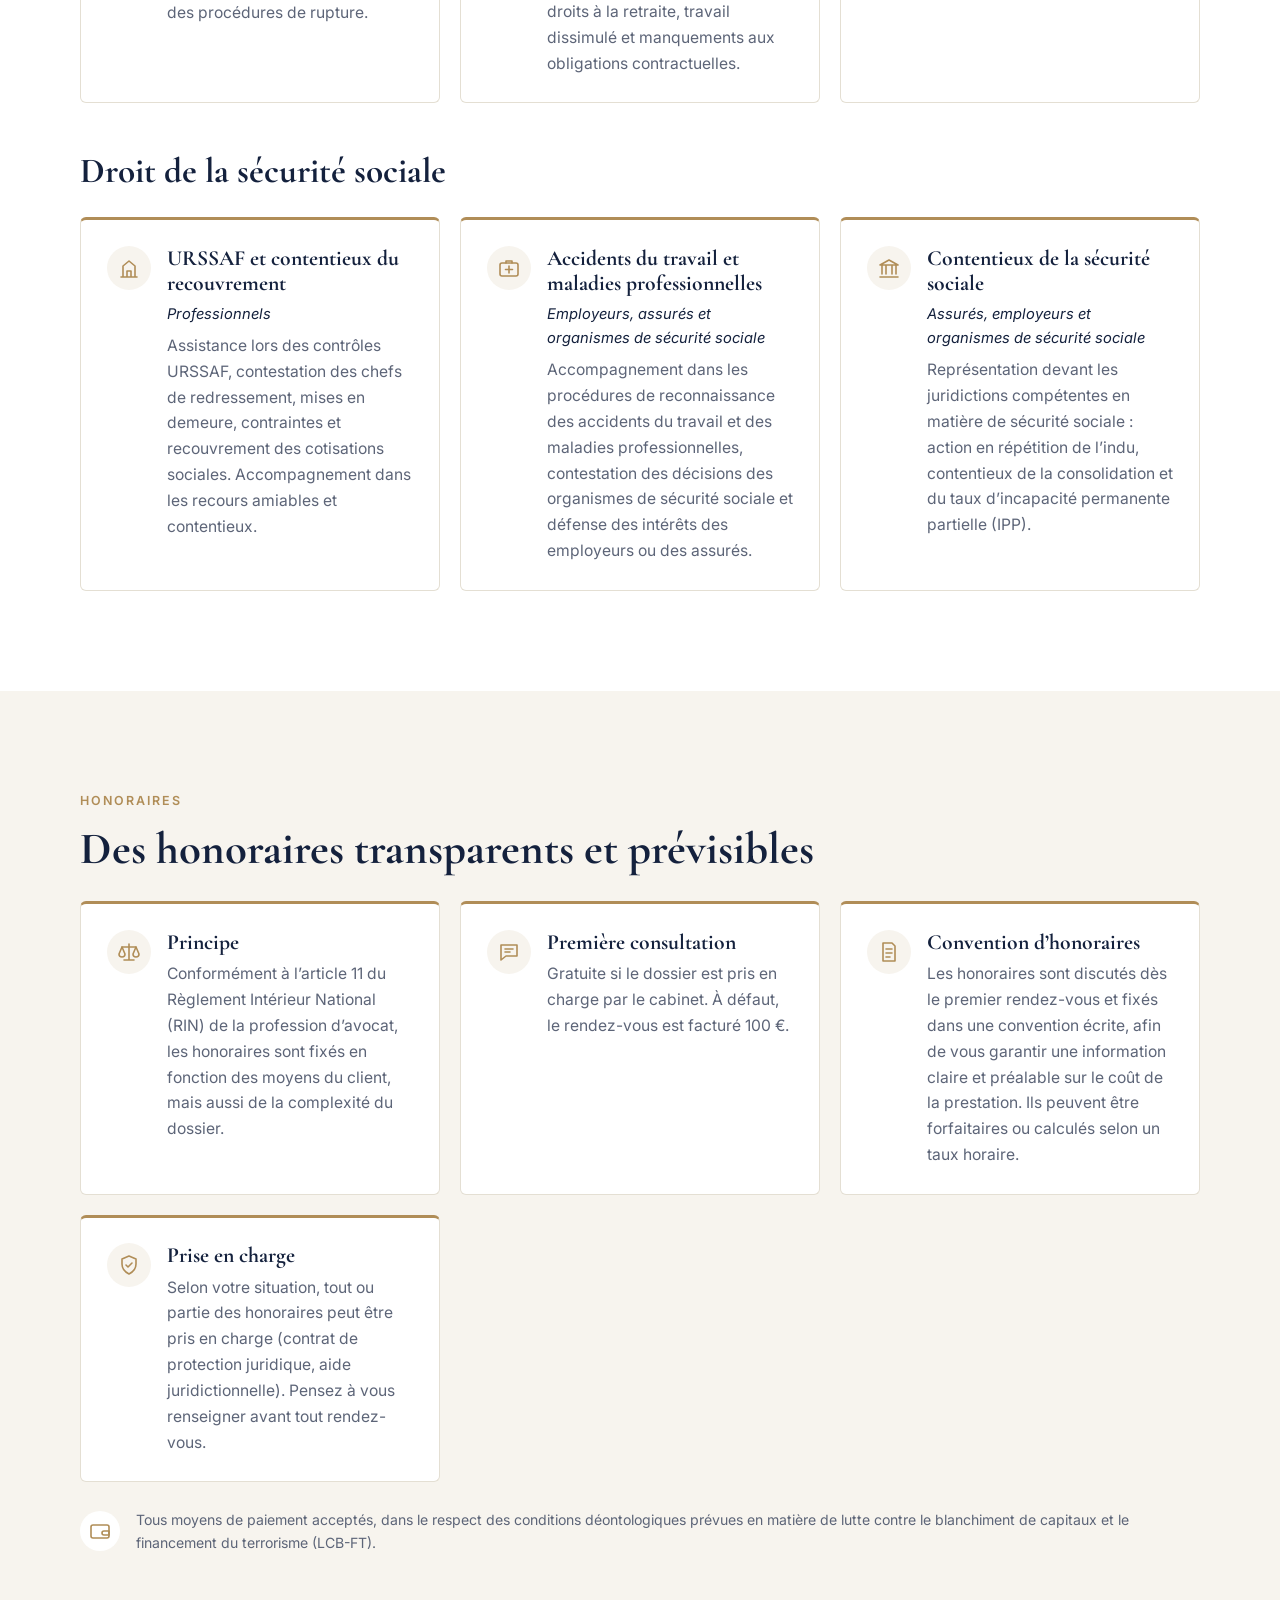
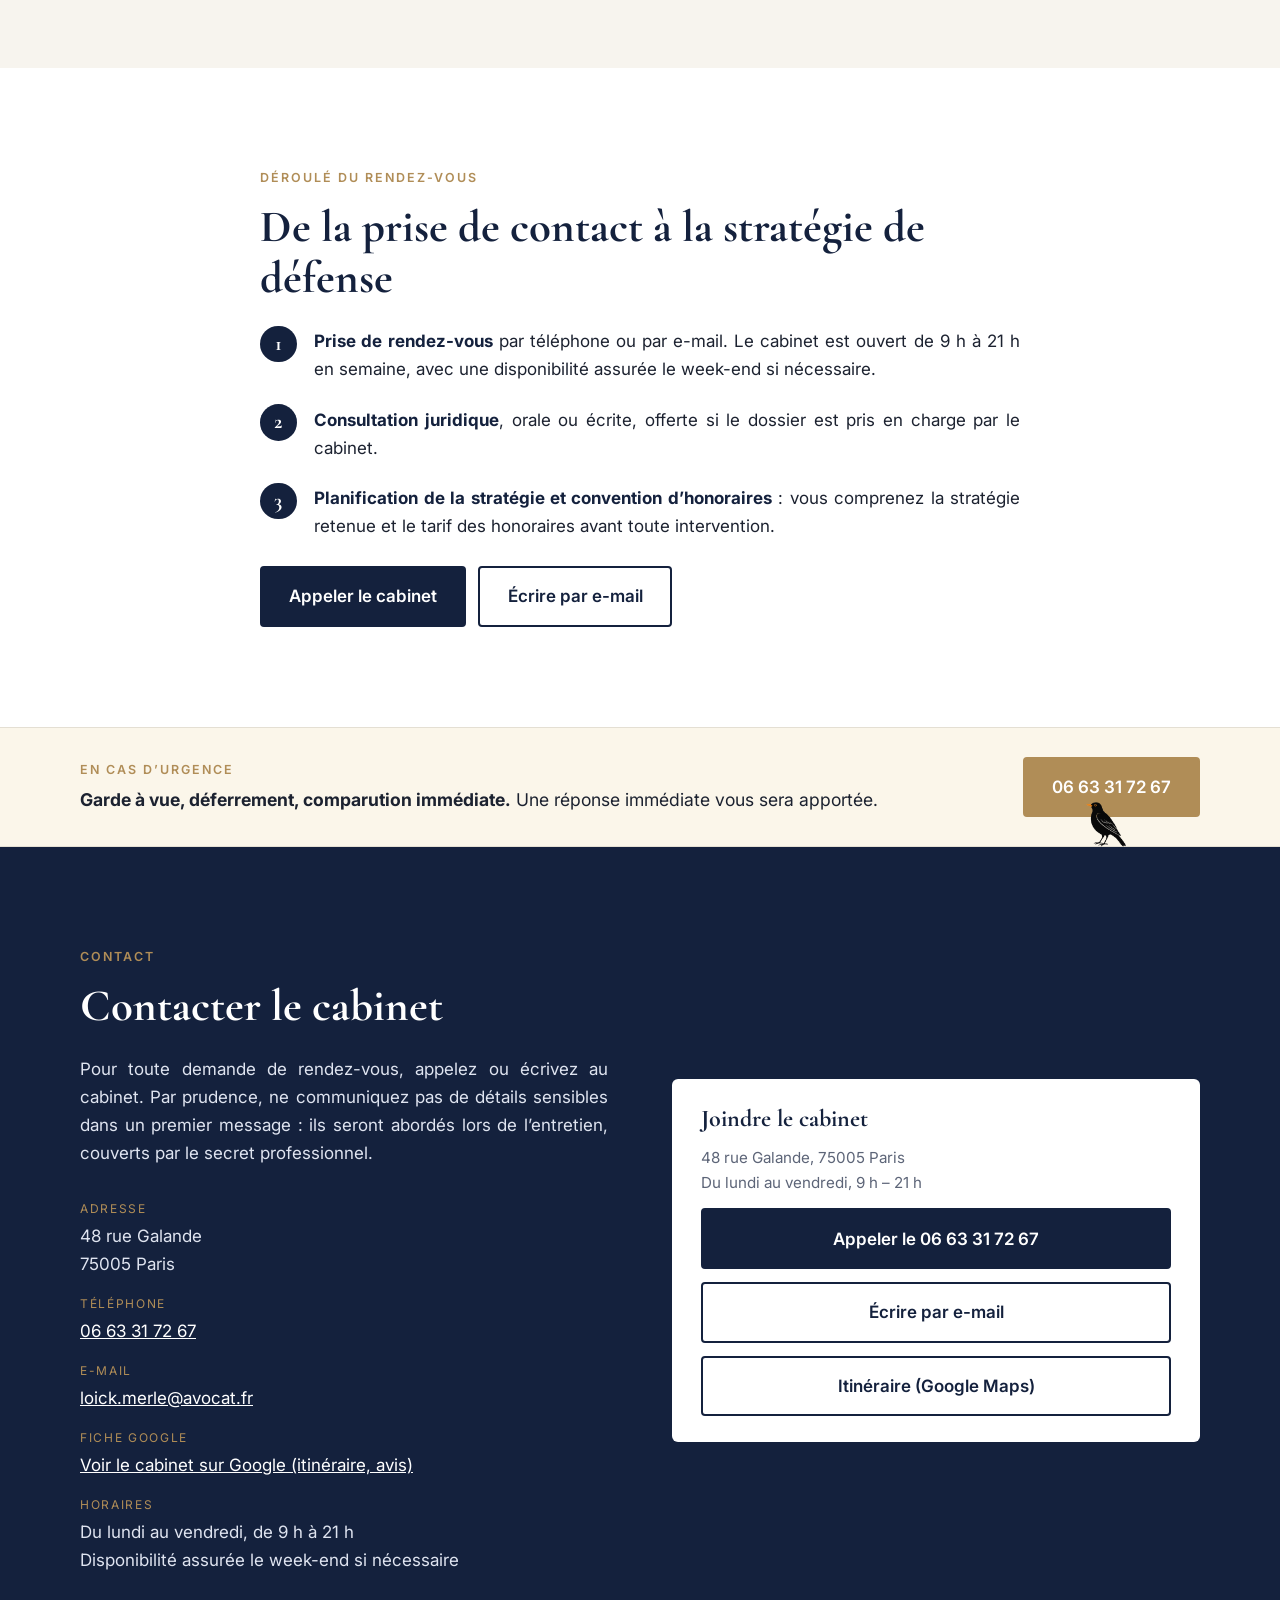
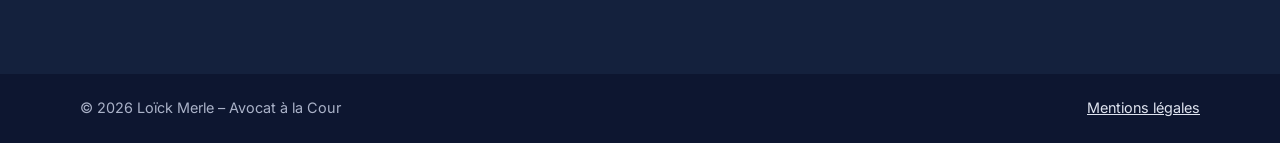
==== commit da4b684f: "Nouvelle photo de présentation Co-Authored-By: Claude Sonnet 5.5 <noreply@anthropic.com>" ====
--- a/index.html
+++ b/index.html
@@ -67,7 +67,7 @@
     <section id="apropos" class="section">
       <div class="wrap presentation">
         <figure class="portrait">
-          <img src="images/portrait.webp?v=1792938837" alt="Portrait de Loïck Merle, avocat à la Cour, en robe" width="896" height="1120" loading="lazy">
+          <img src="images/portrait.webp?v=1795346760" alt="Portrait de Loïck Merle, avocat à la Cour" width="900" height="1125" loading="lazy">
         </figure>
         <div class="pres-text">
           <p class="eyebrow">Présentation</p>
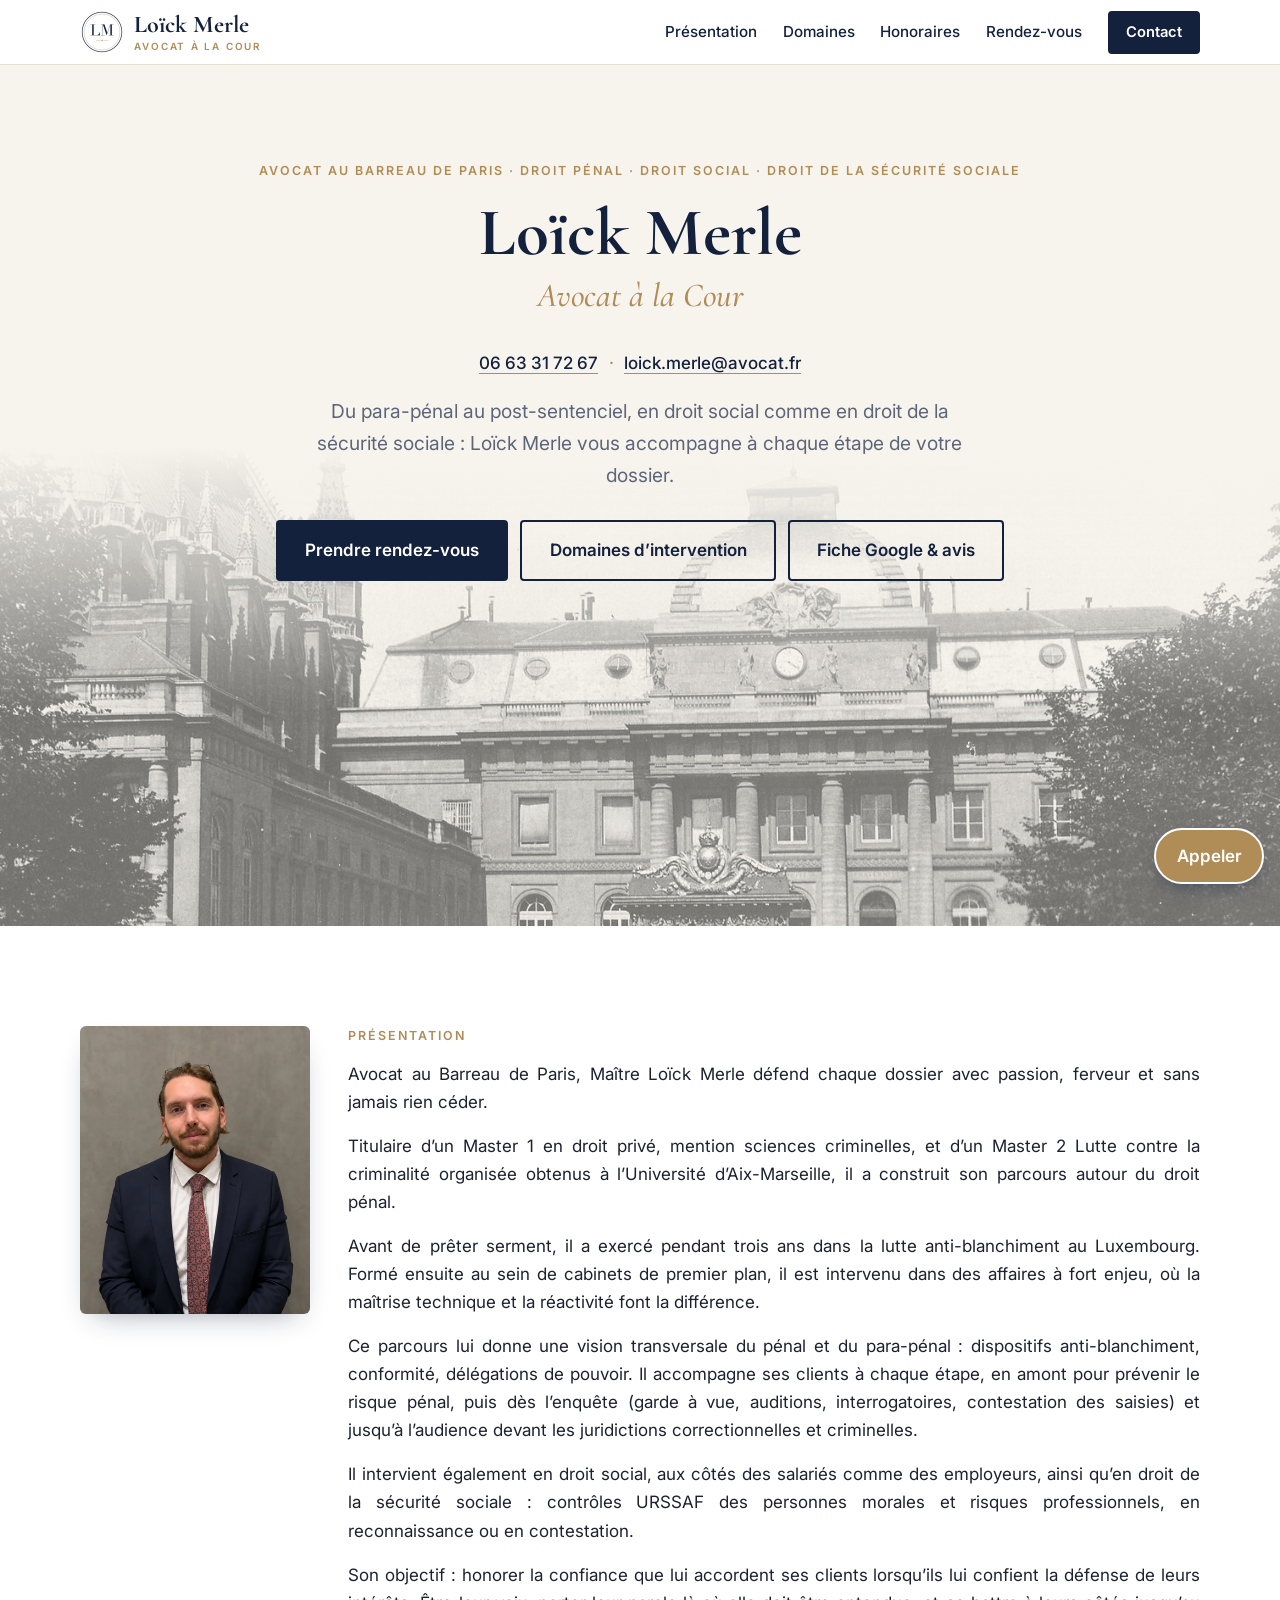
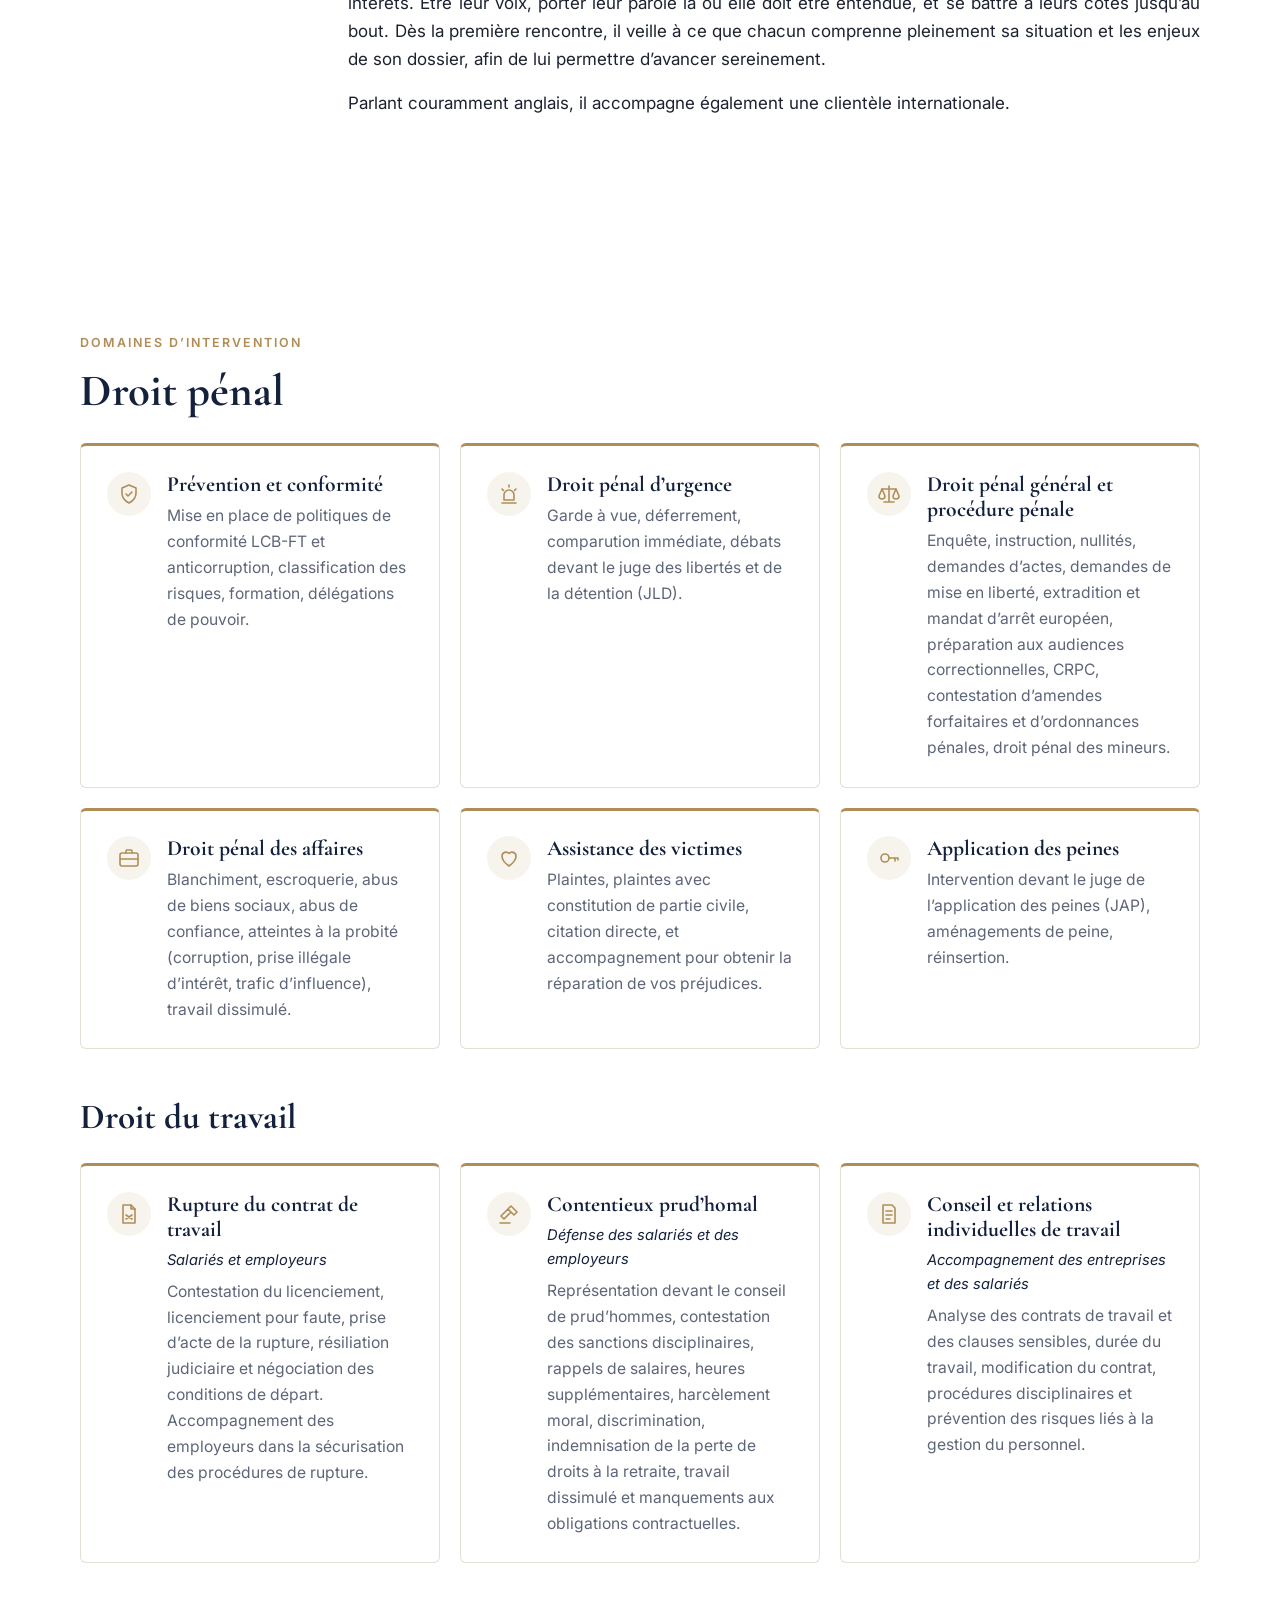
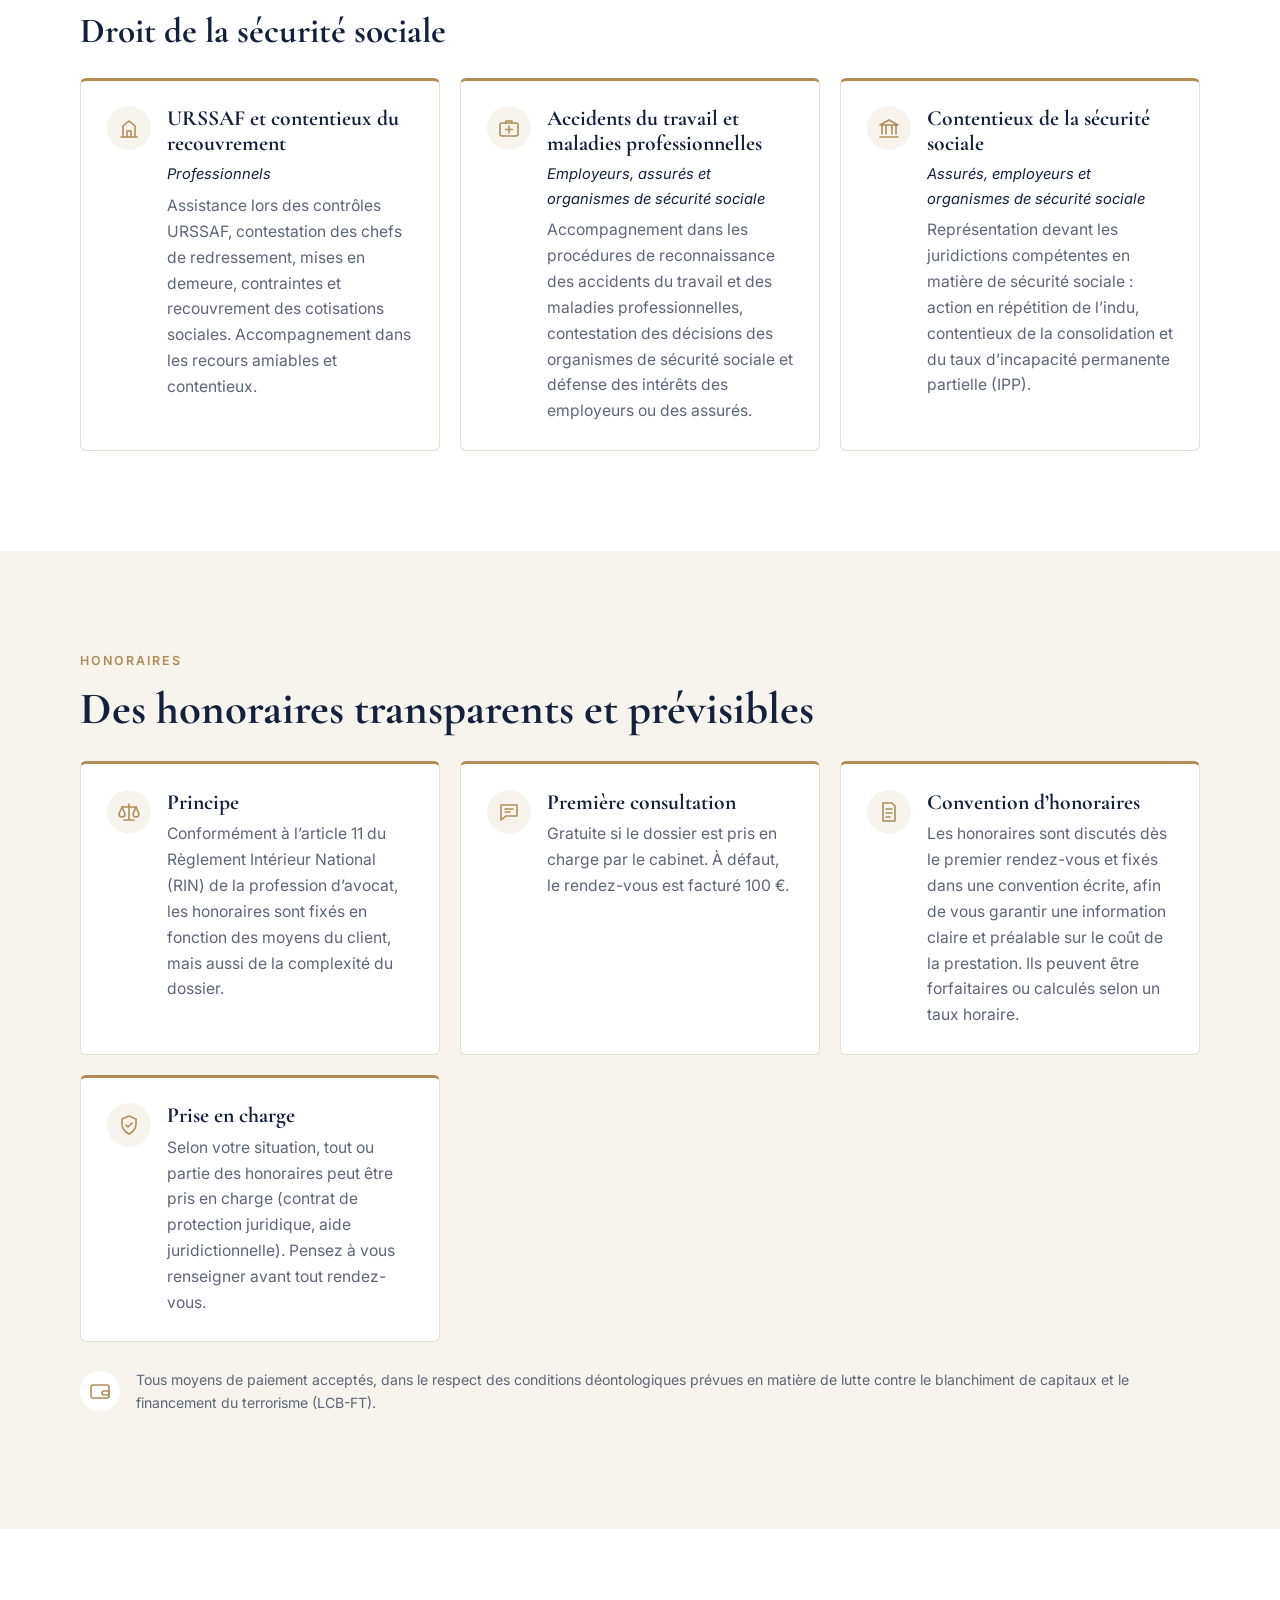
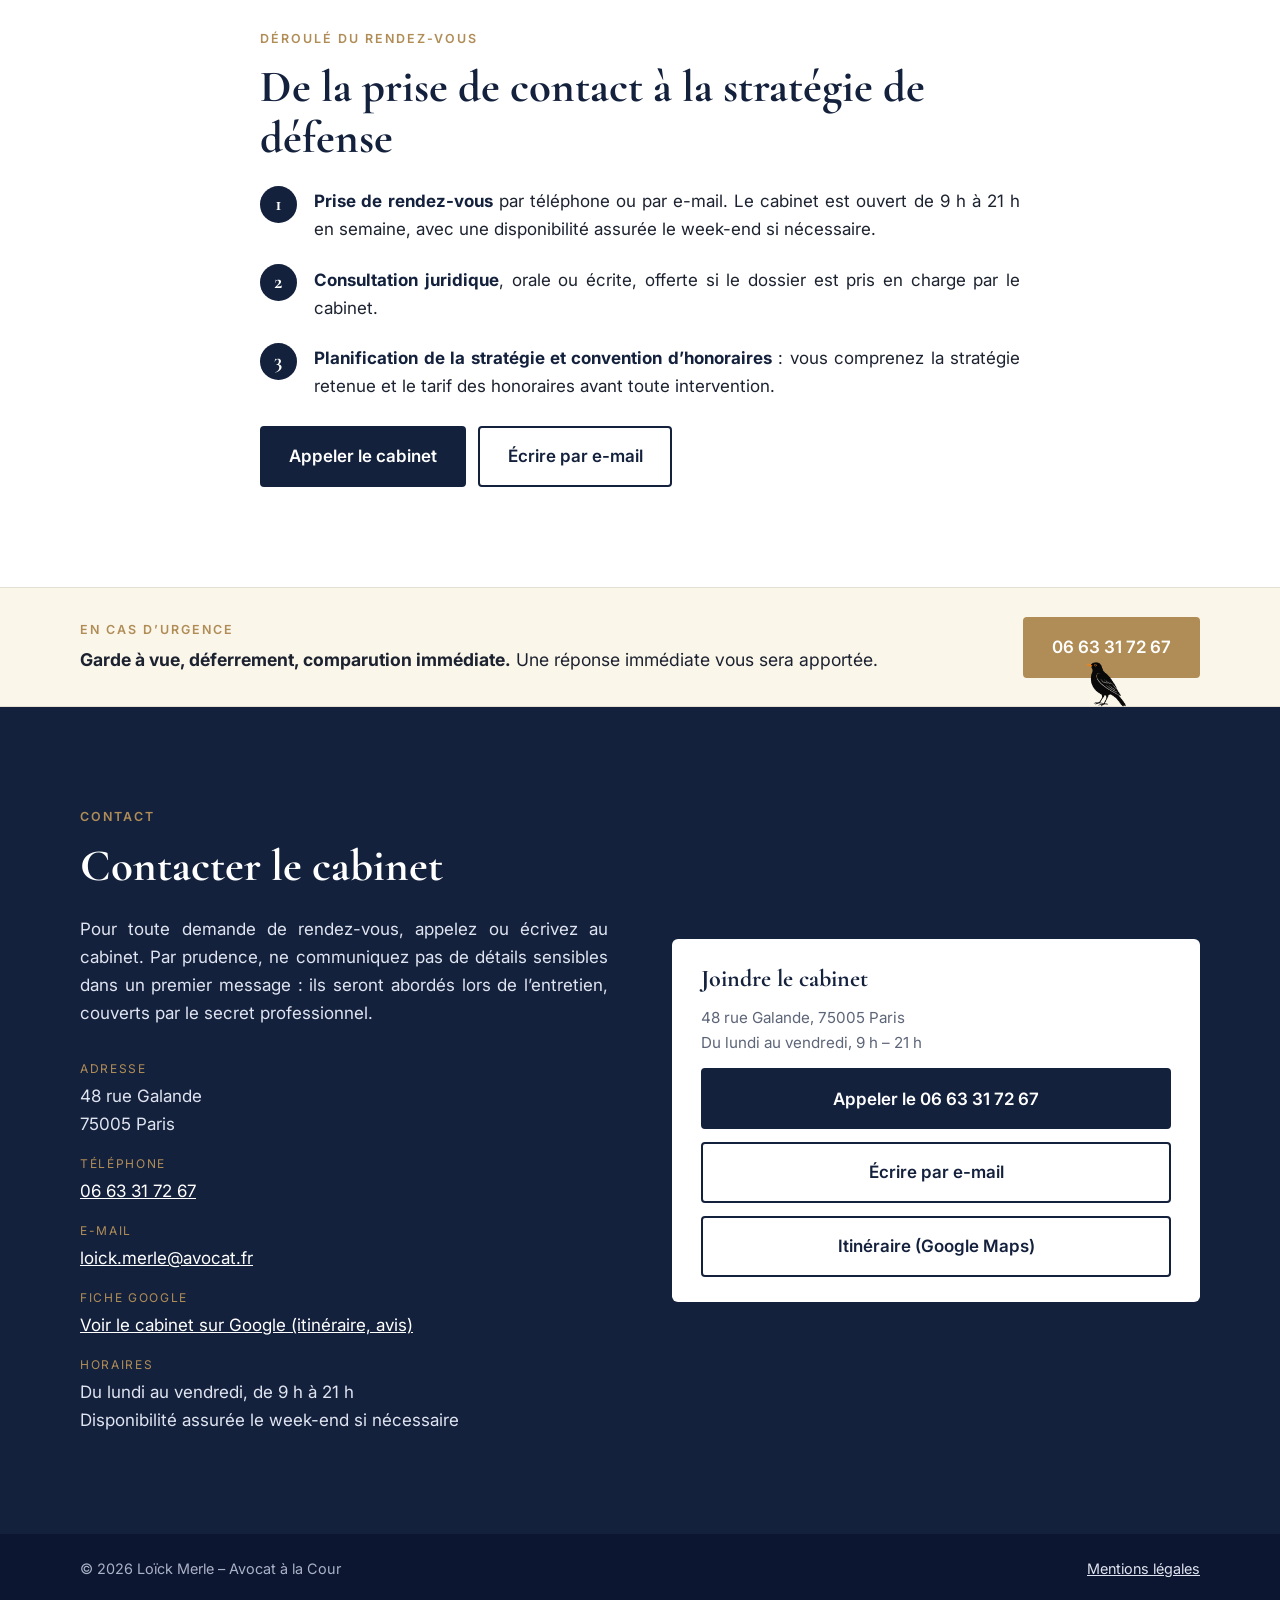
==== commit efb4293b: "Retrait de la section Guides de la procédure pénale Co-Authored-By: Claude Sonnet 5.5 <noreply@anthr" ====
--- a/index.html
+++ b/index.html
@@ -95,18 +95,6 @@
           <article class="card"><span class="ico" aria-hidden="true"><svg viewBox="0 0 24 24"><circle cx="8" cy="12" r="4"/><path d="M12 12h9M18 12v3M21 12v2"/></svg></span><div><h3>Application des peines</h3><p>Intervention devant le juge de l’application des peines (JAP), aménagements de peine, réinsertion.</p></div></article>
         </div>
 
-        <div class="guides-pills">
-          <p class="pills-title">Guides de la procédure pénale</p>
-          <ul>
-          <li><a href="garde-a-vue.html">Garde à vue</a></li>
-          <li><a href="audition-libre.html">Audition libre</a></li>
-          <li><a href="comparution-immediate.html">Comparution immédiate</a></li>
-          <li><a href="detention-provisoire.html">Instruction et détention provisoire</a></li>
-          <li><a href="crpc-plaider-coupable.html">CRPC (plaider-coupable)</a></li>
-          <li><a href="application-des-peines.html">Application des peines</a></li>
-          </ul>
-        </div>
-
         <h2 class="h-sub">Droit du travail</h2>
         <div class="cards">
           <article class="card"><span class="ico" aria-hidden="true"><svg viewBox="0 0 24 24"><path d="M6 3h8l4 4v14H6z"/><path d="M14 3v4h4M9 13l6 4M15 13l-6 4"/></svg></span><div><h3>Rupture du contrat de travail</h3><p class="who">Salariés et employeurs</p><p>Contestation du licenciement, licenciement pour faute, prise d’acte de la rupture, résiliation judiciaire et négociation des conditions de départ. Accompagnement des employeurs dans la sécurisation des procédures de rupture.</p></div></article>
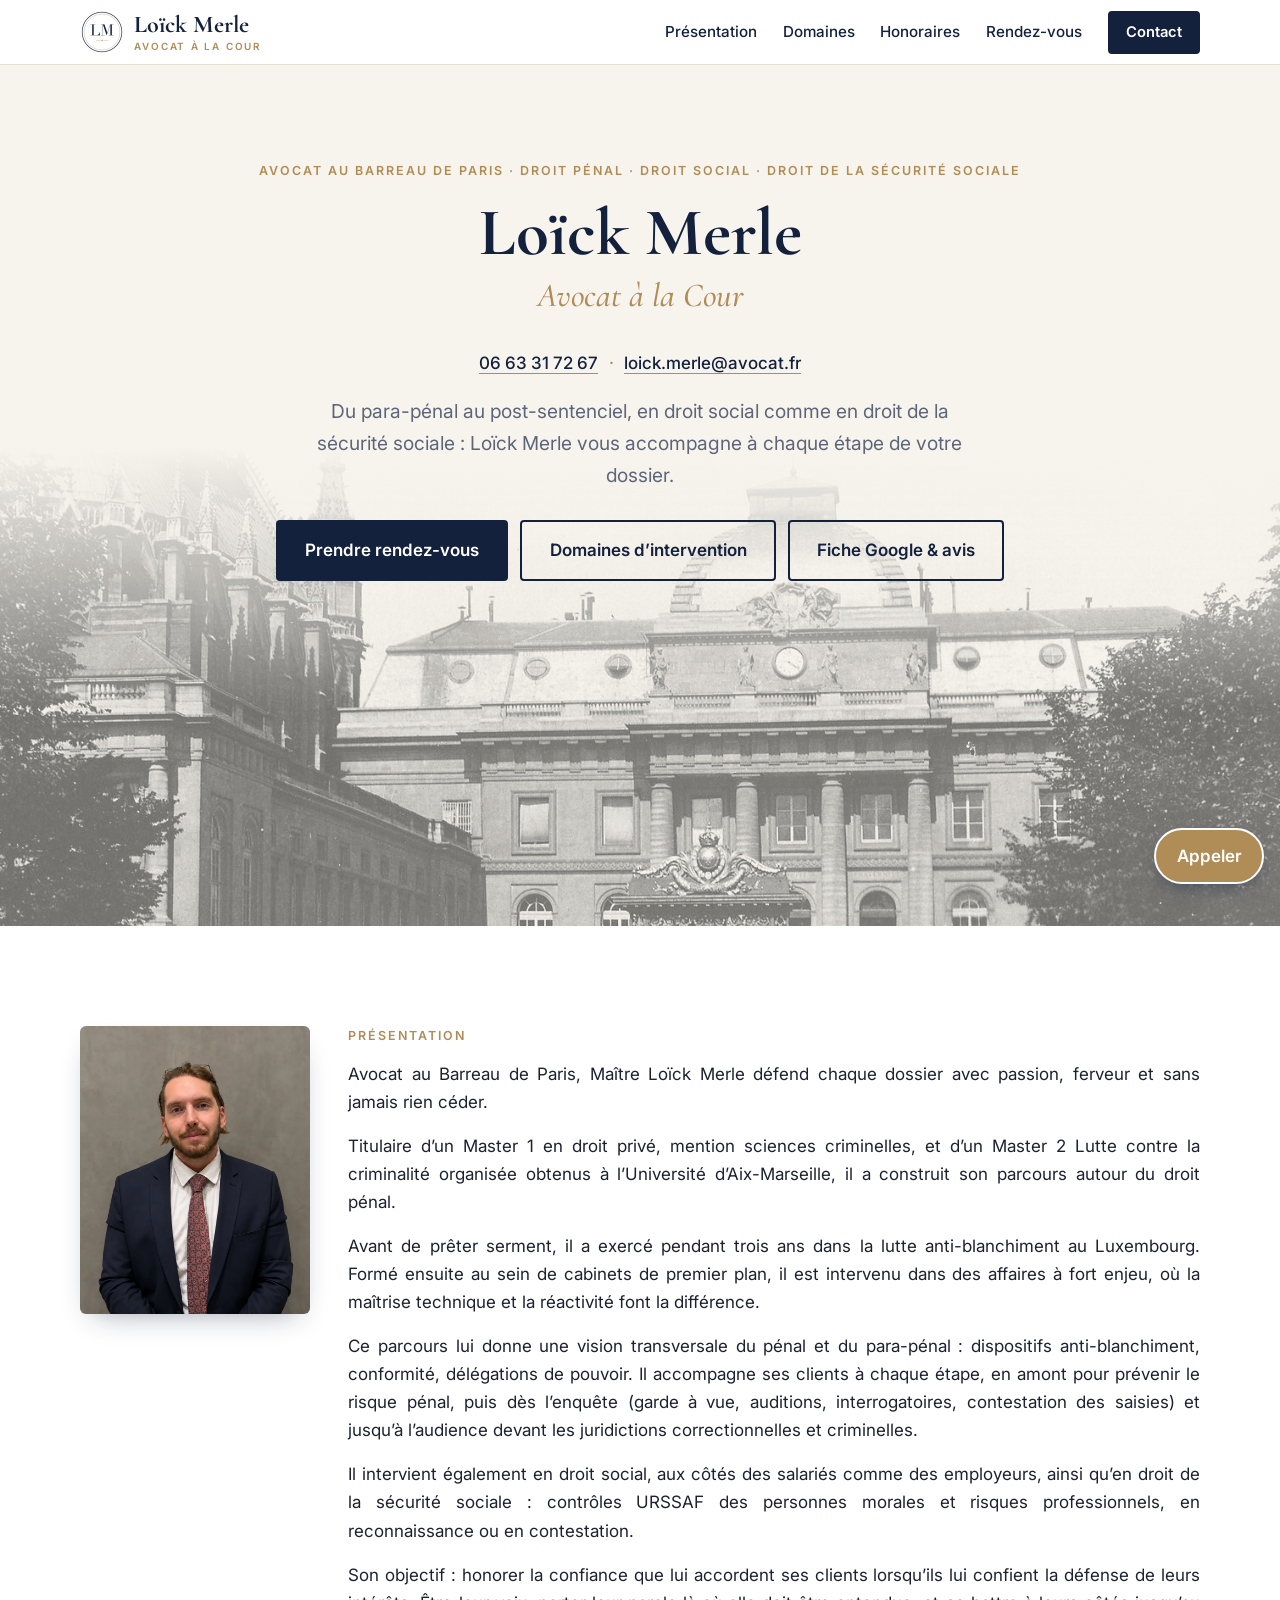
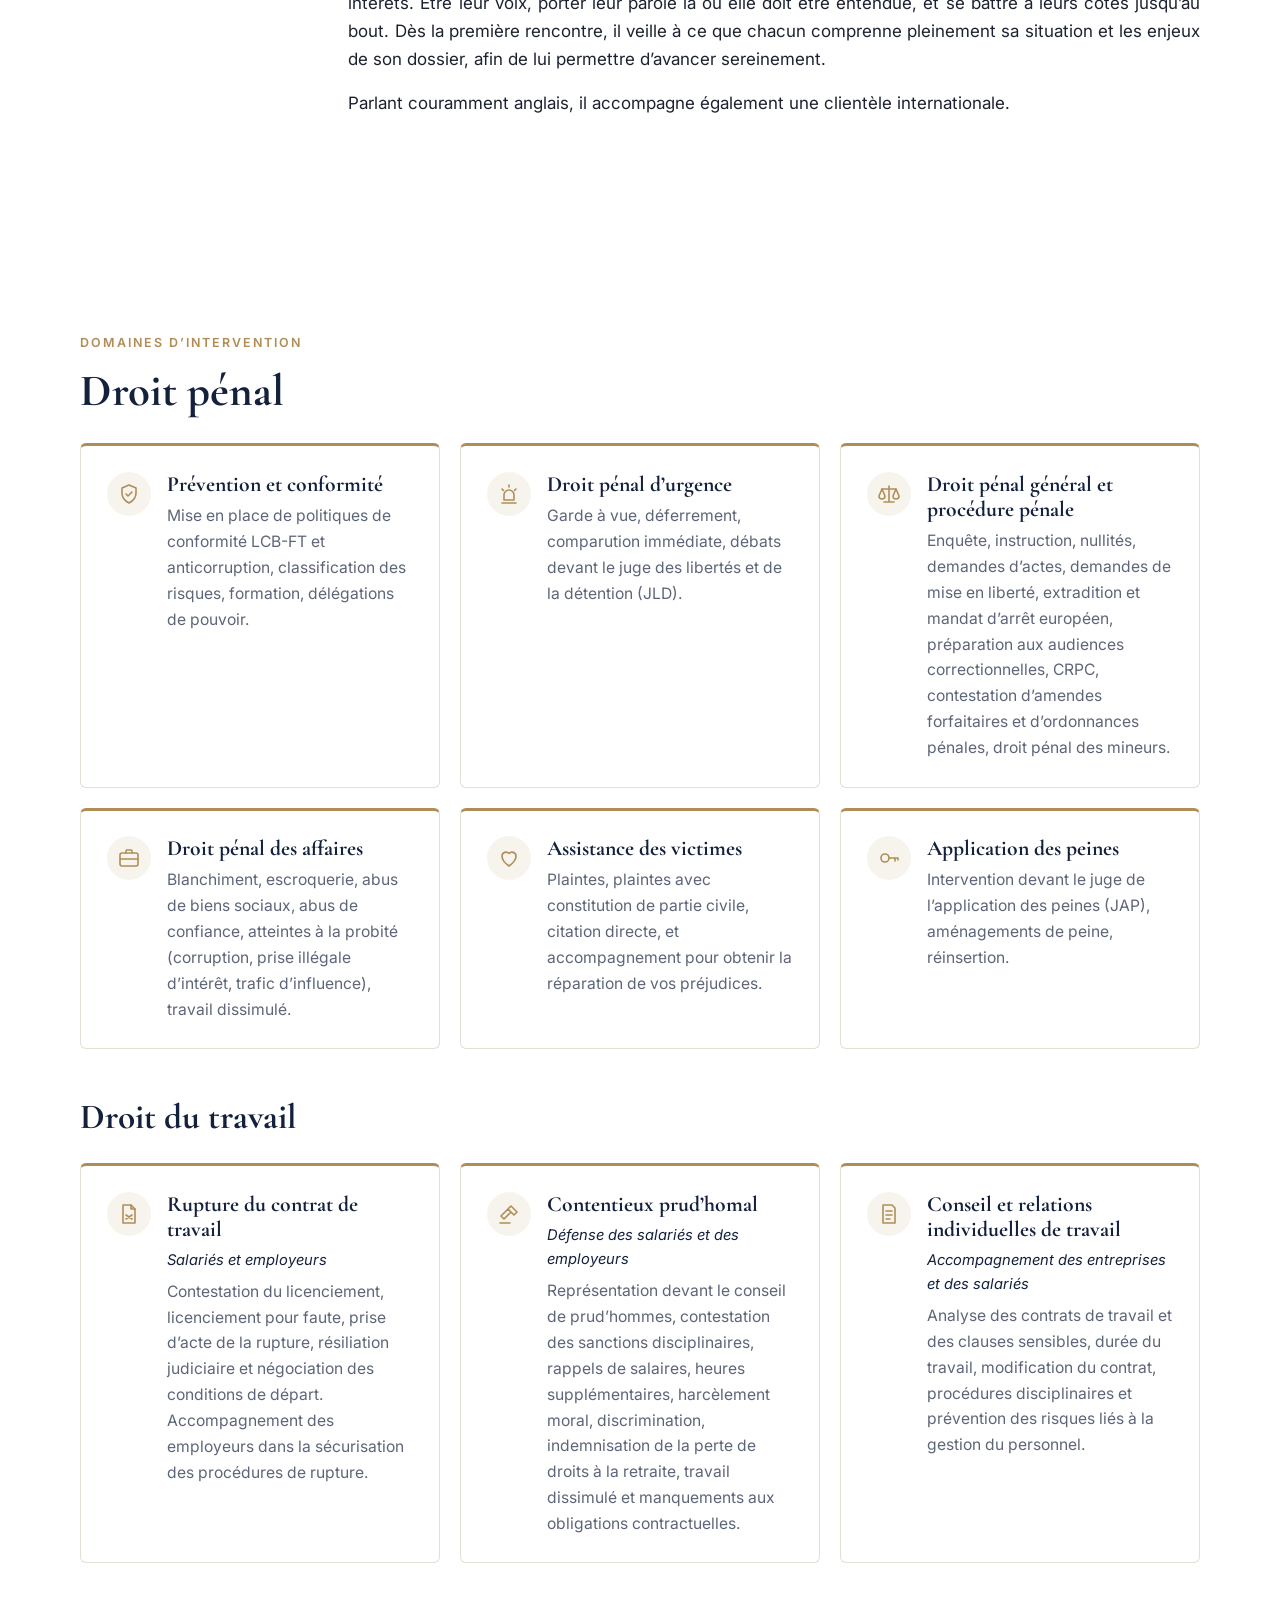
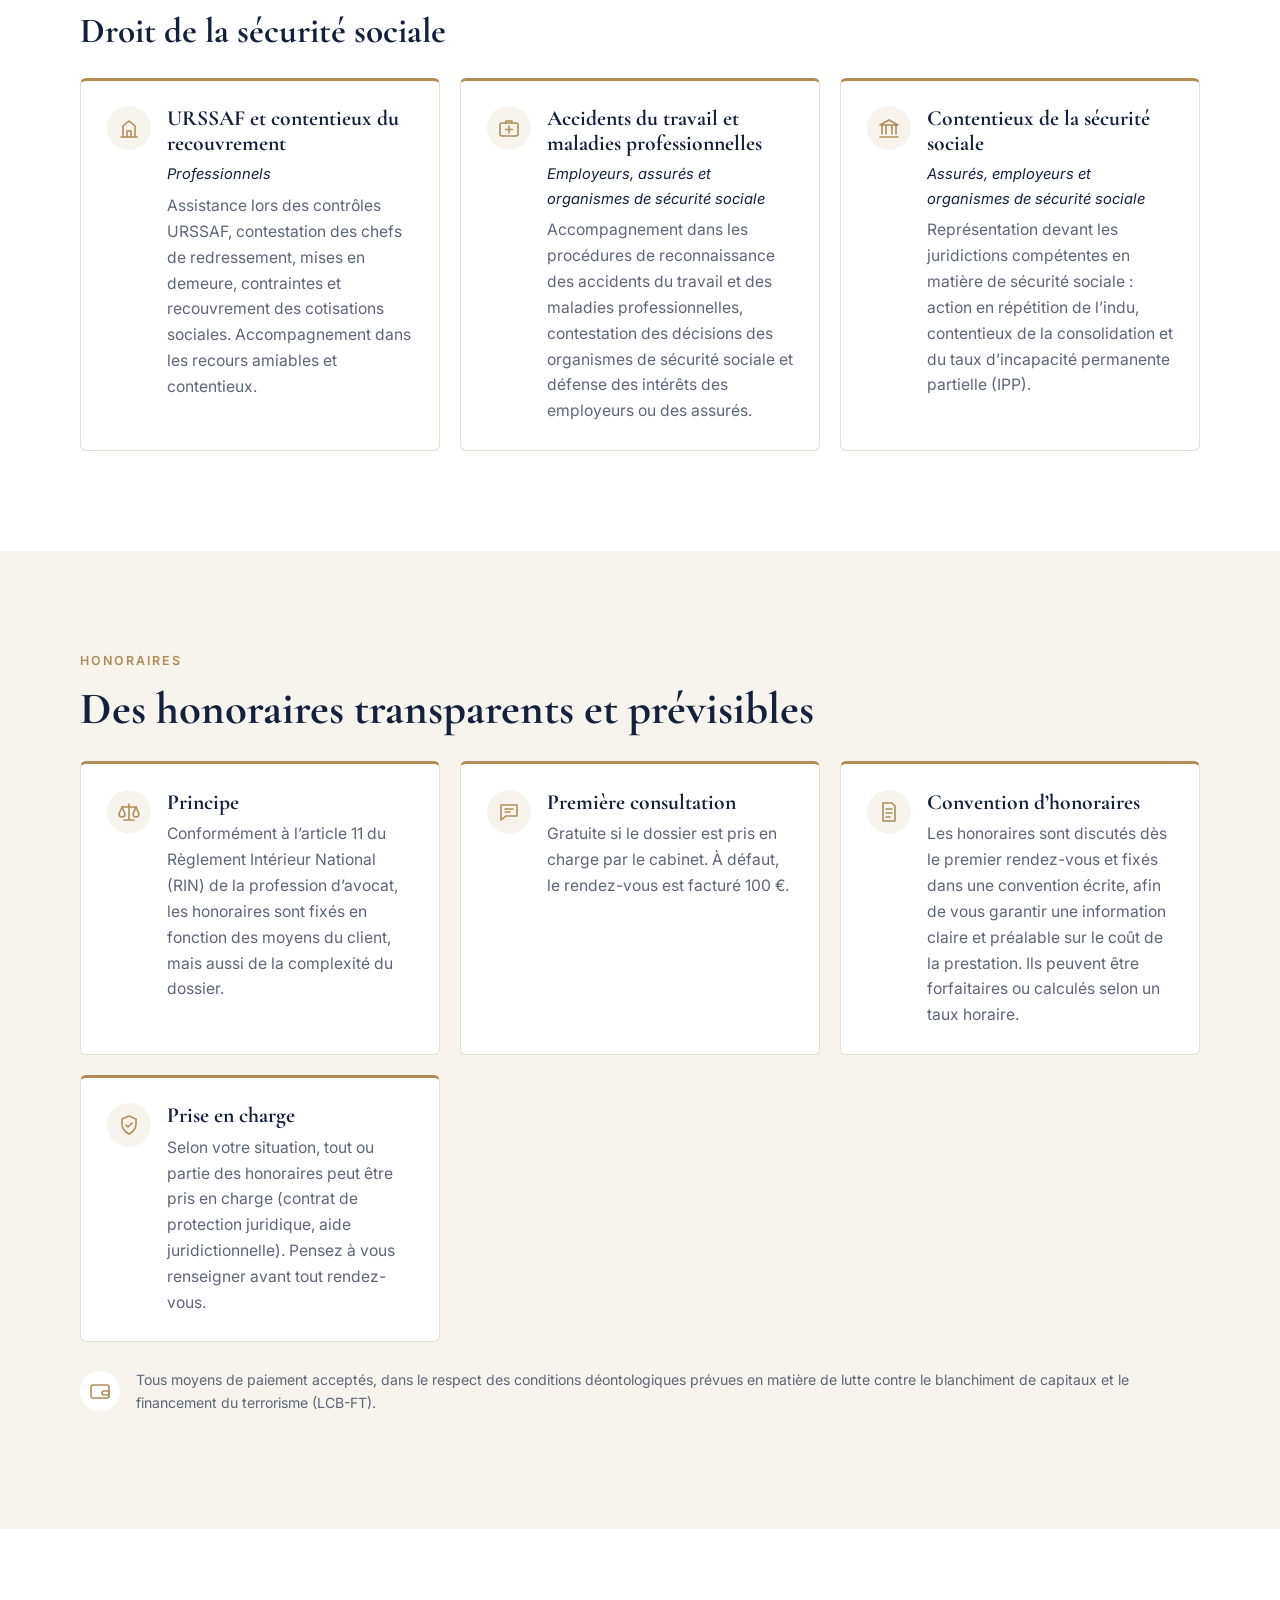
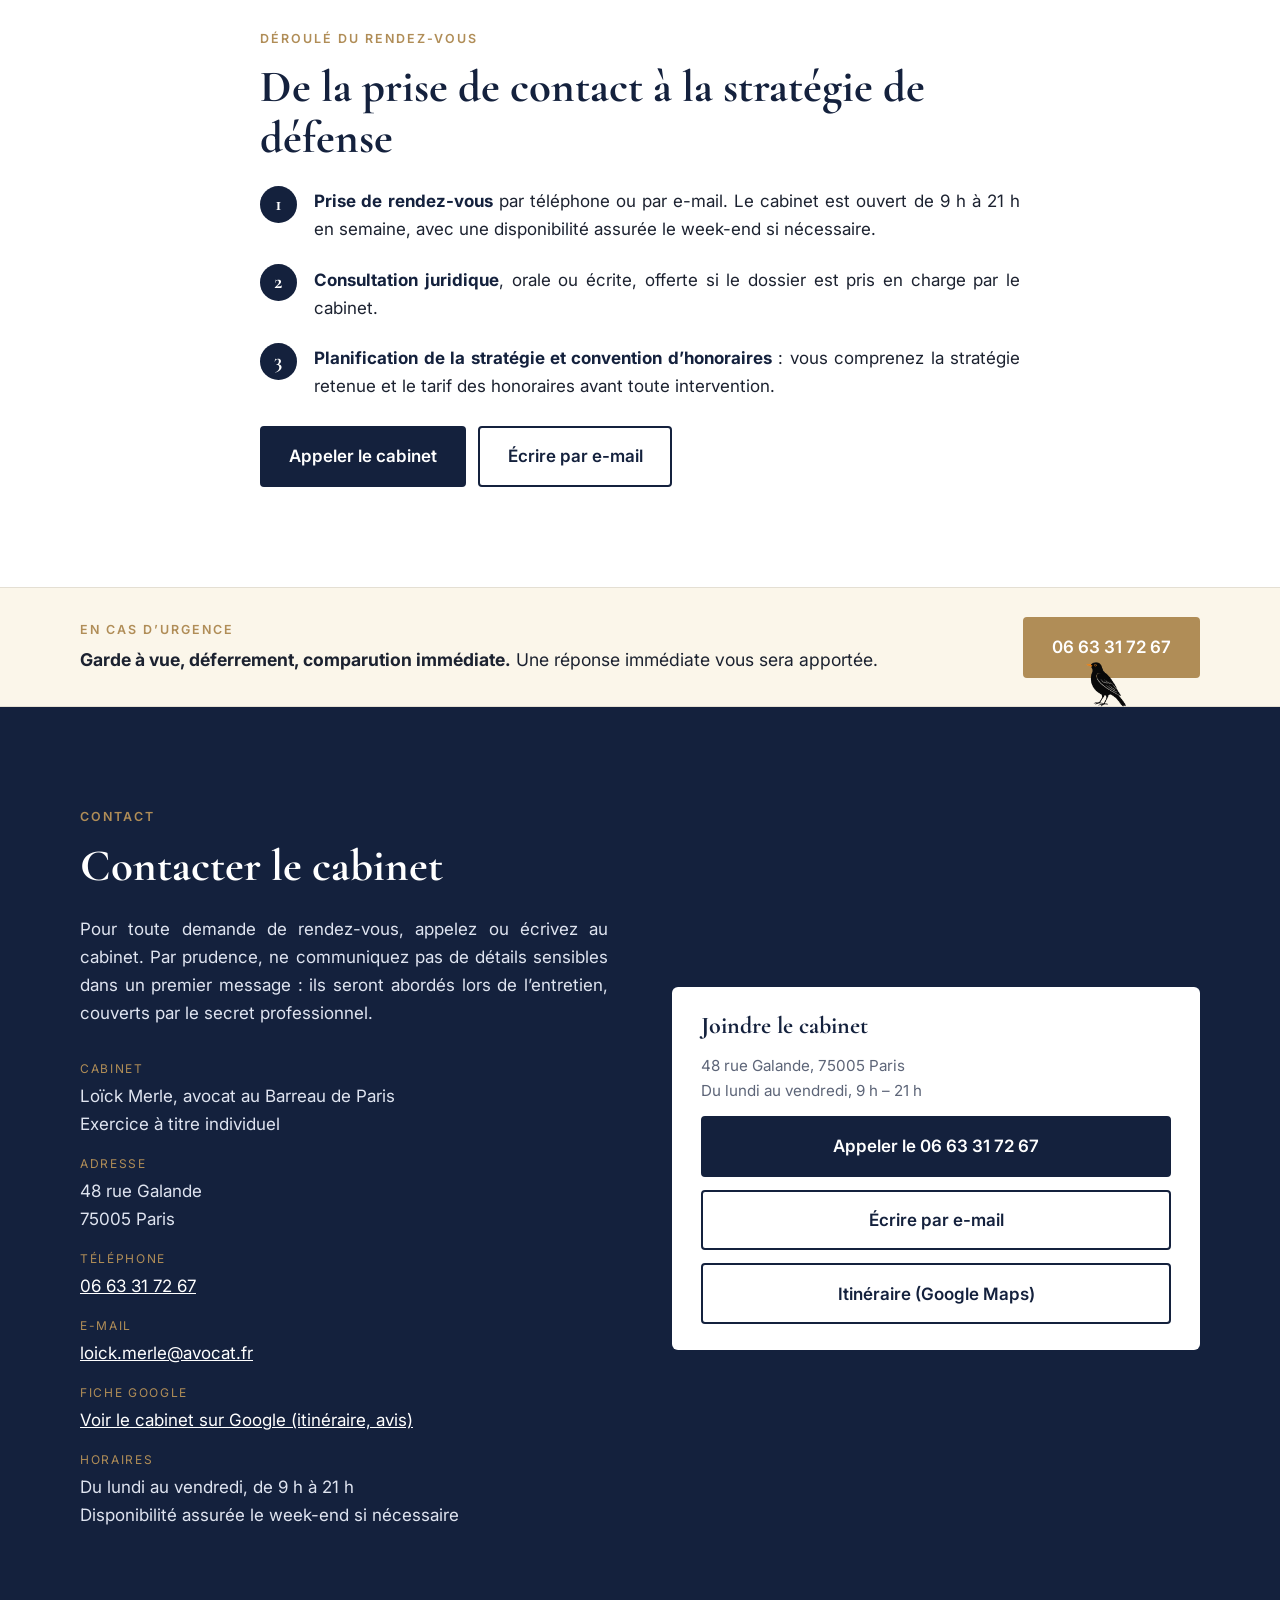
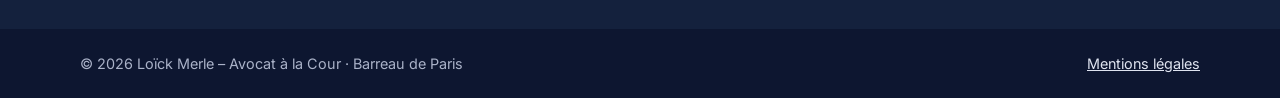
==== commit 2ff96075: "Mentions légales complétées, identification du cabinet sur l'accueil Co-Authored-By: Claude Sonnet 5" ====
--- a/index.html
+++ b/index.html
@@ -13,7 +13,7 @@
   <link href="https://fonts.googleapis.com/css2?family=Cormorant+Garamond:wght@500;600;700&family=Inter:wght@400;500;600&display=swap" rel="stylesheet">
   <link rel="icon" type="image/png" sizes="64x64" href="images/favicon-64.png?v=1792937744">
   <link rel="apple-touch-icon" href="images/apple-touch-icon.png?v=1792937744">
-  <link rel="stylesheet" href="style.css?v=1792938837">
+  <link rel="stylesheet" href="style.css?v=1795461403">
   <script type="application/ld+json">
   {
     "@context": "https://schema.org",
@@ -159,6 +159,7 @@
           <h2>Contacter le cabinet</h2>
           <p>Pour toute demande de rendez-vous, appelez ou écrivez au cabinet. Par prudence, ne communiquez pas de détails sensibles dans un premier message : ils seront abordés lors de l’entretien, couverts par le secret professionnel.</p>
           <dl class="infos">
+            <dt>Cabinet</dt><dd>Loïck Merle, avocat au Barreau de Paris<br>Exercice à titre individuel</dd>
             <dt>Adresse</dt><dd>48 rue Galande<br>75005 Paris</dd>
             <dt>Téléphone</dt><dd><a href="tel:+33663317267">06 63 31 72 67</a></dd>
             <dt>E-mail</dt><dd><a href="mailto:loick.merle@avocat.fr">loick.merle@avocat.fr</a></dd>
@@ -181,7 +182,7 @@
 
   <footer class="site-footer">
     <div class="wrap foot">
-      <p>© <span id="annee">2026</span> Loïck Merle – Avocat à la Cour</p>
+      <p>© <span id="annee">2026</span> Loïck Merle – Avocat à la Cour · Barreau de Paris</p>
       <p><a href="mentions-legales.html">Mentions légales</a></p>
     </div>
   </footer>
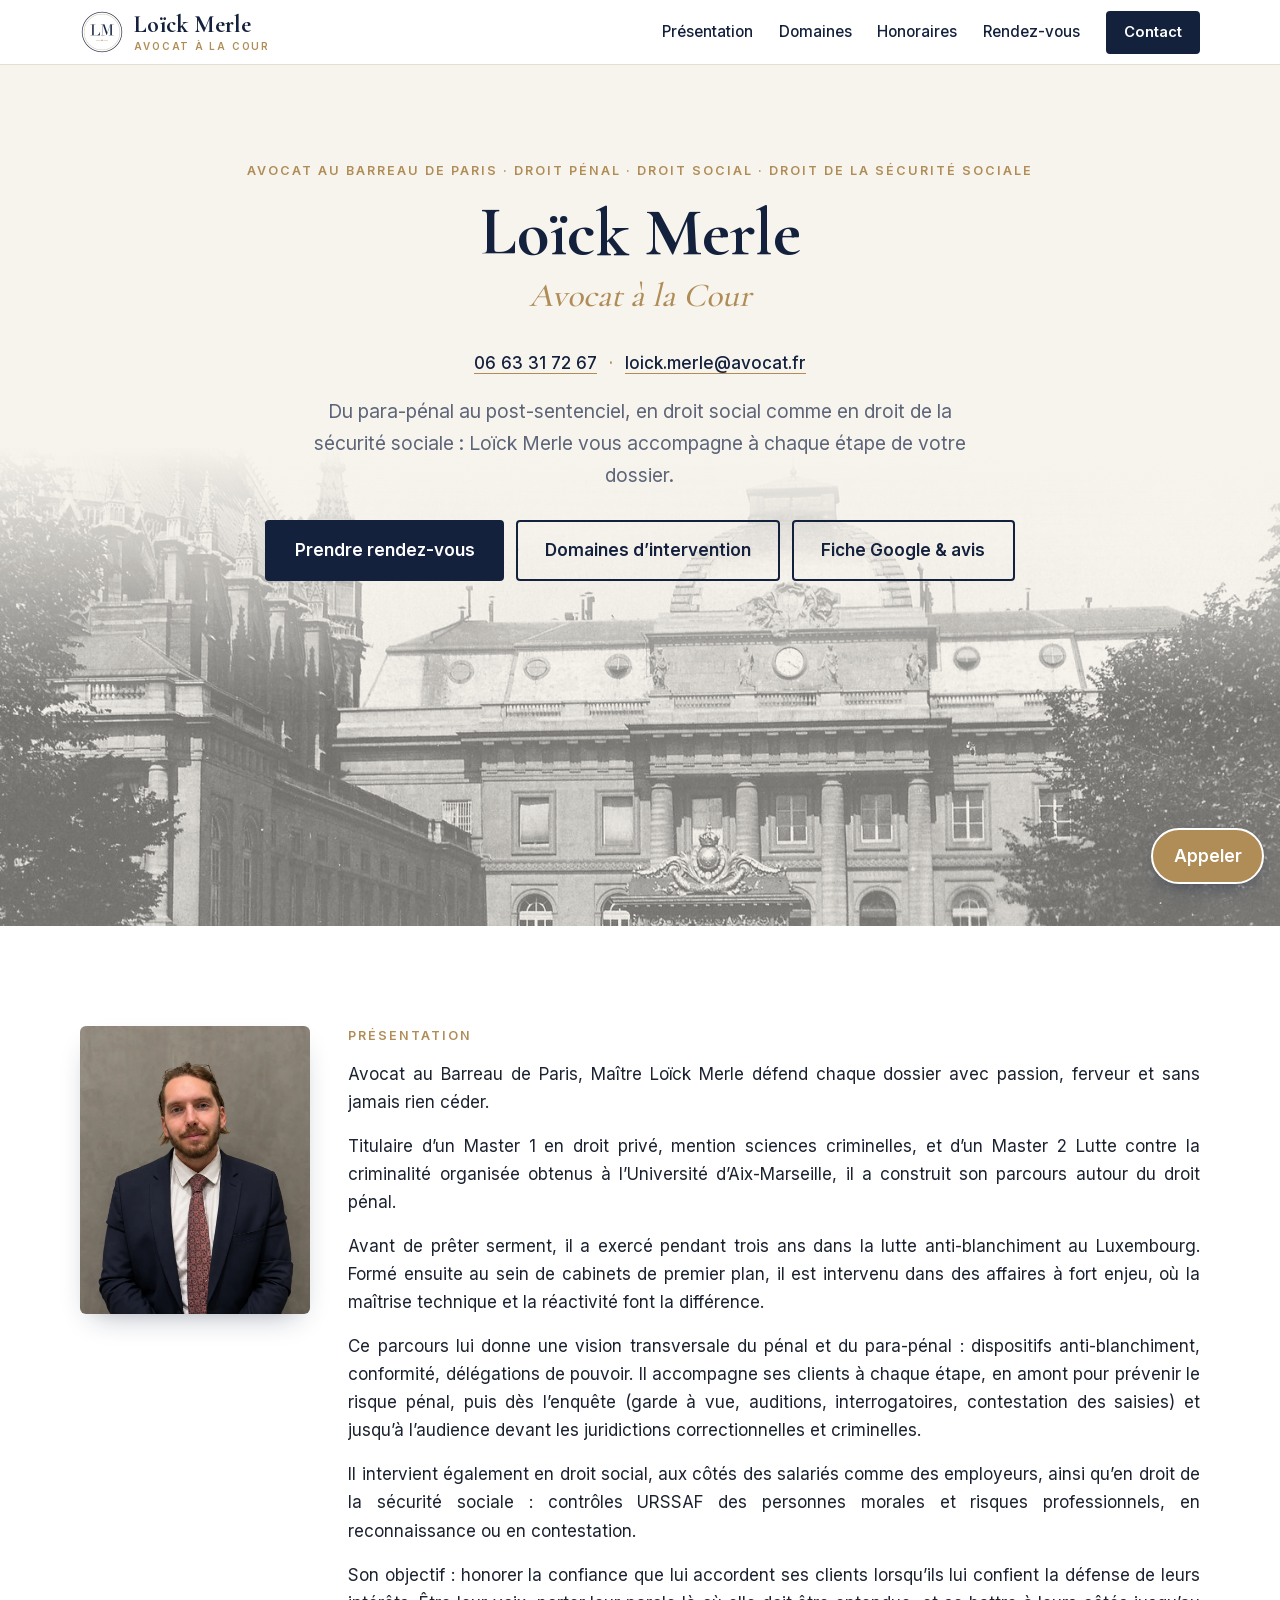
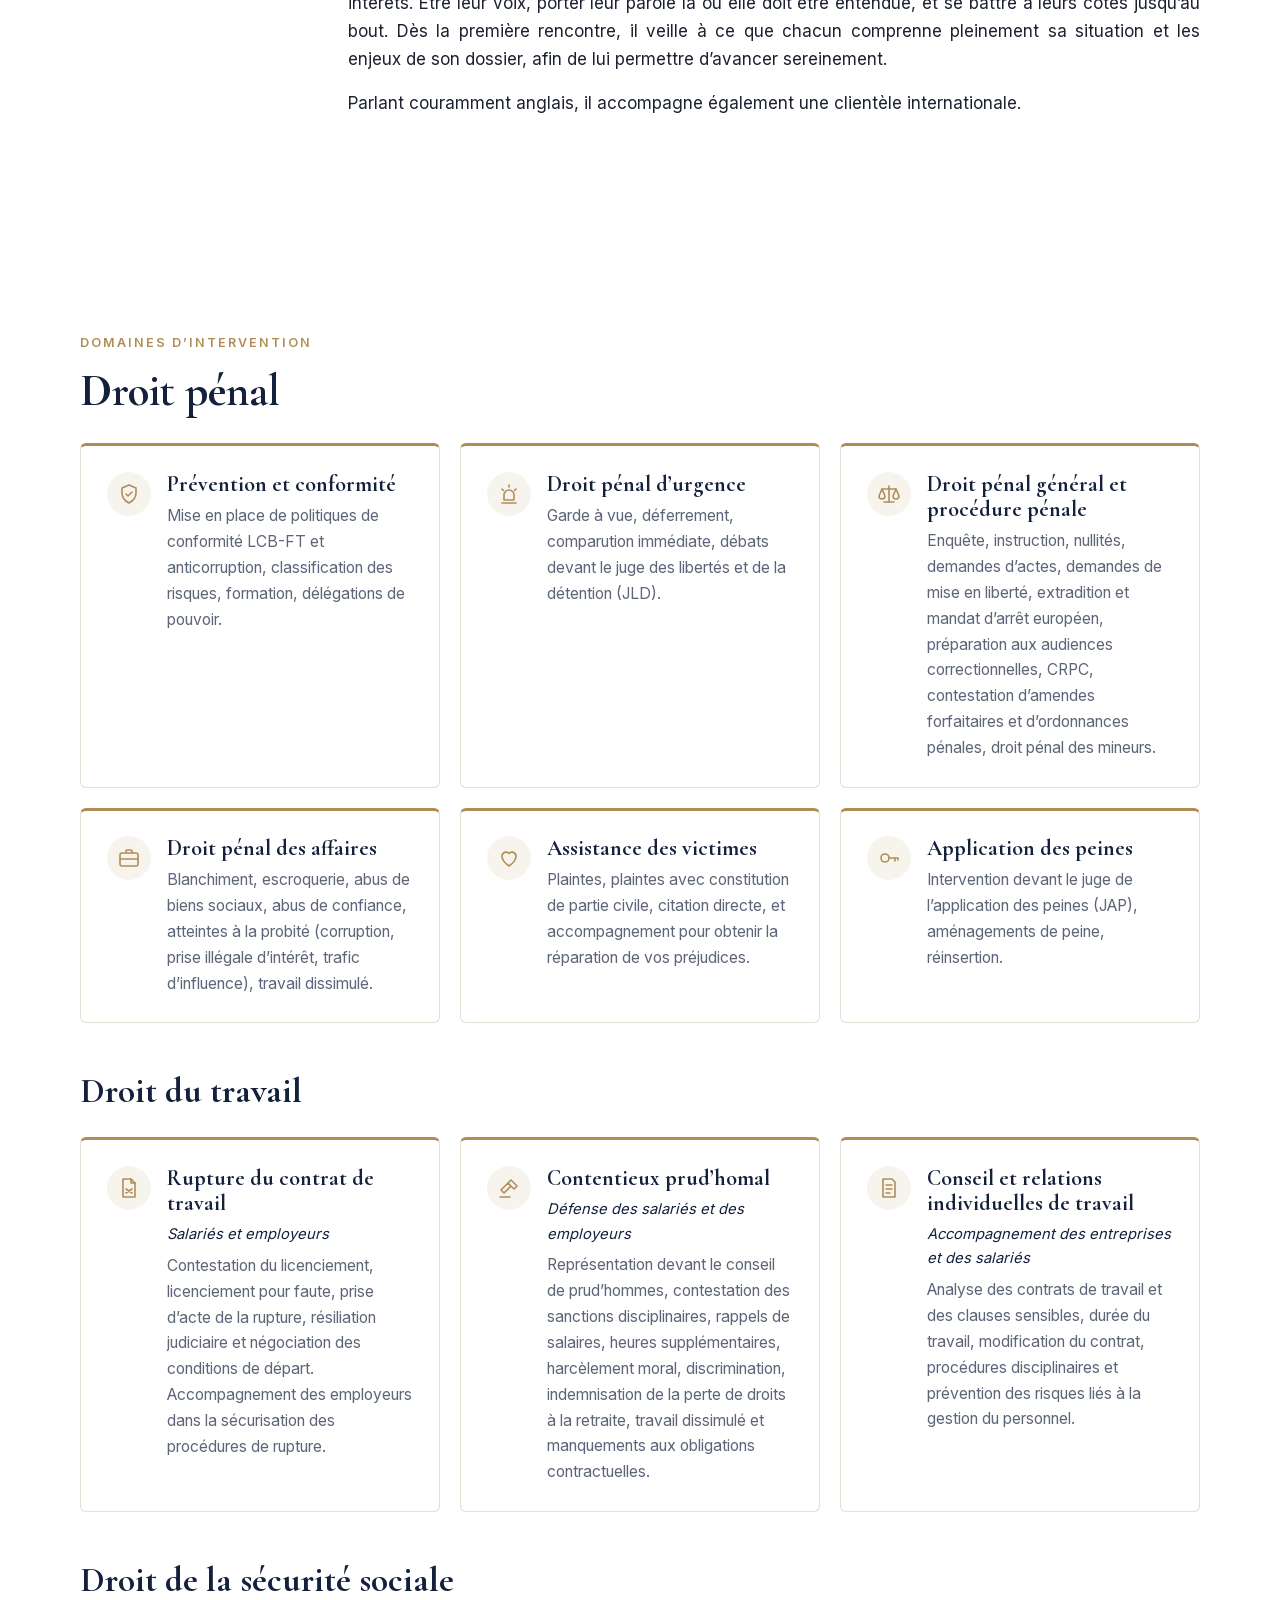
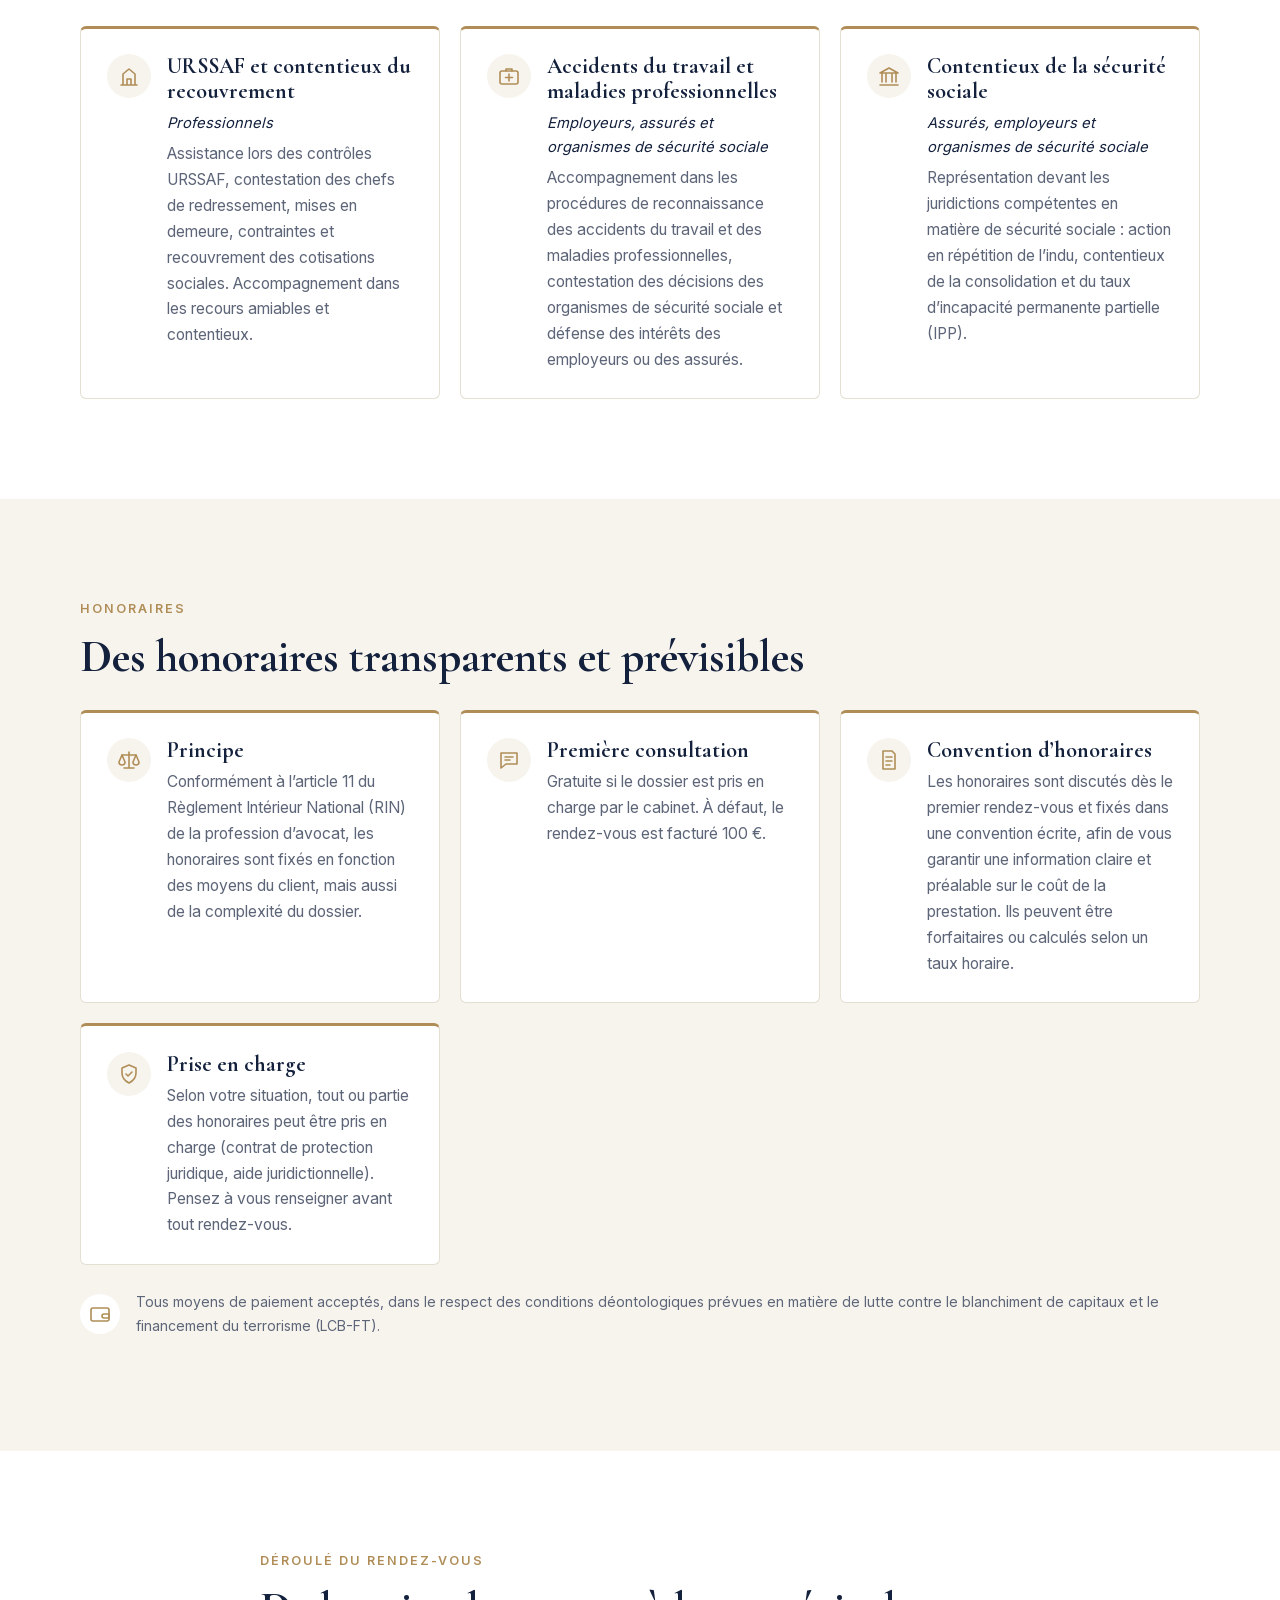
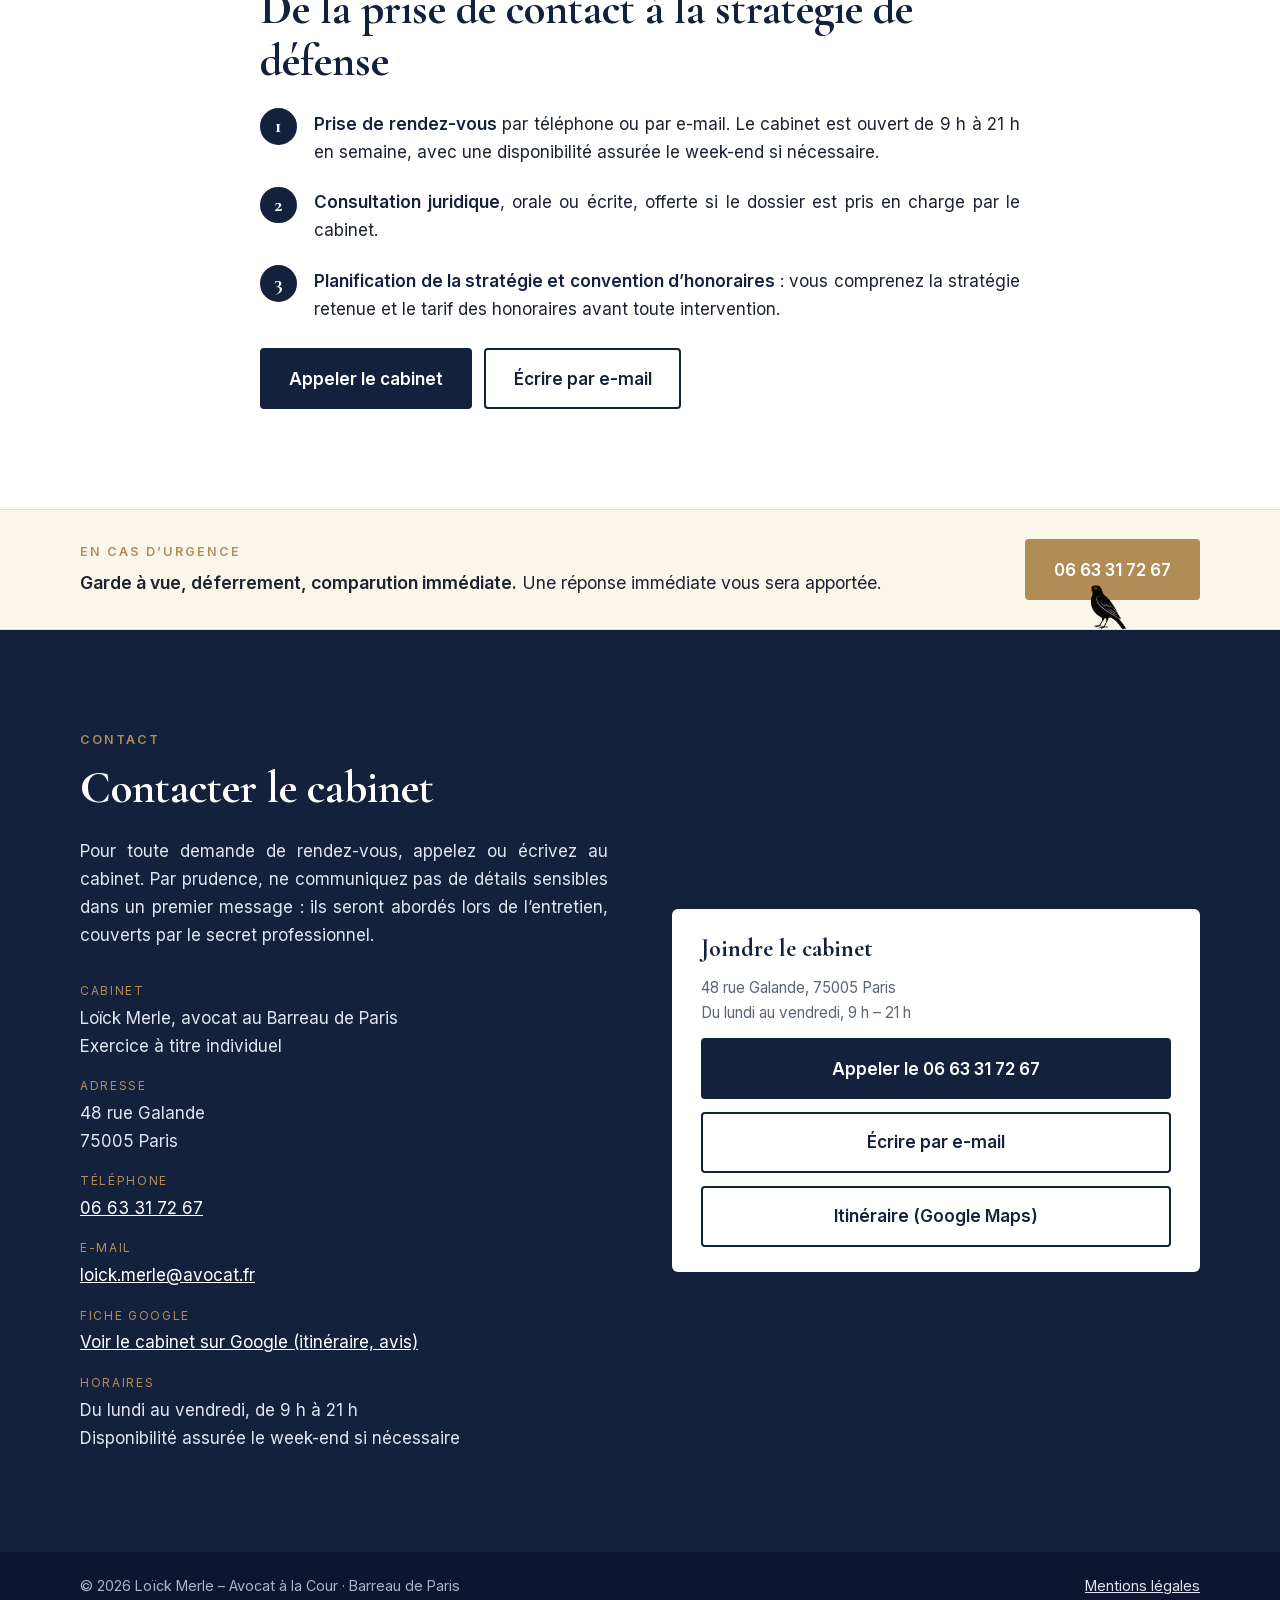
==== commit 300dc0b5: "Polices hébergées sur le site, plus aucune ressource externe Co-Authored-By: Claude Sonnet 5.5 <nore" ====
--- a/index.html
+++ b/index.html
@@ -8,12 +8,12 @@
   <meta property="og:title" content="Loïck Merle – Avocat à la Cour">
   <meta property="og:description" content="Du para-pénal au post-sentenciel : défense pénale, droit social et sécurité sociale, partout en France.">
   <meta property="og:locale" content="fr_FR">
-  <link rel="preconnect" href="https://fonts.googleapis.com">
-  <link rel="preconnect" href="https://fonts.gstatic.com" crossorigin>
-  <link href="https://fonts.googleapis.com/css2?family=Cormorant+Garamond:wght@500;600;700&family=Inter:wght@400;500;600&display=swap" rel="stylesheet">
+  <link rel="preload" href="fonts/CormorantGaramond-500.woff2" as="font" type="font/woff2" crossorigin>
+  <link rel="preload" href="fonts/Inter-400.woff2" as="font" type="font/woff2" crossorigin>
+  <link rel="stylesheet" href="fonts/fonts.css?v=1795462035">
   <link rel="icon" type="image/png" sizes="64x64" href="images/favicon-64.png?v=1792937744">
   <link rel="apple-touch-icon" href="images/apple-touch-icon.png?v=1792937744">
-  <link rel="stylesheet" href="style.css?v=1795461403">
+  <link rel="stylesheet" href="style.css?v=1795462035">
   <script type="application/ld+json">
   {
     "@context": "https://schema.org",
--- a/fonts/fonts.css
+++ b/fonts/fonts.css
@@ -0,0 +1,48 @@
+@font-face {
+  font-family: 'Cormorant Garamond';
+  font-style: normal;
+  font-weight: 500;
+  font-display: swap;
+  src: url(CormorantGaramond-500.woff2) format('woff2');
+  unicode-range: U+0000-00FF, U+0131, U+0152-0153, U+02BB-02BC, U+02C6, U+02DA, U+02DC, U+0304, U+0308, U+0329, U+2000-206F, U+20AC, U+2122, U+2191, U+2193, U+2212, U+2215, U+FEFF, U+FFFD;
+}
+@font-face {
+  font-family: 'Cormorant Garamond';
+  font-style: normal;
+  font-weight: 600;
+  font-display: swap;
+  src: url(CormorantGaramond-500.woff2) format('woff2');
+  unicode-range: U+0000-00FF, U+0131, U+0152-0153, U+02BB-02BC, U+02C6, U+02DA, U+02DC, U+0304, U+0308, U+0329, U+2000-206F, U+20AC, U+2122, U+2191, U+2193, U+2212, U+2215, U+FEFF, U+FFFD;
+}
+@font-face {
+  font-family: 'Cormorant Garamond';
+  font-style: normal;
+  font-weight: 700;
+  font-display: swap;
+  src: url(CormorantGaramond-500.woff2) format('woff2');
+  unicode-range: U+0000-00FF, U+0131, U+0152-0153, U+02BB-02BC, U+02C6, U+02DA, U+02DC, U+0304, U+0308, U+0329, U+2000-206F, U+20AC, U+2122, U+2191, U+2193, U+2212, U+2215, U+FEFF, U+FFFD;
+}
+@font-face {
+  font-family: 'Inter';
+  font-style: normal;
+  font-weight: 400;
+  font-display: swap;
+  src: url(Inter-400.woff2) format('woff2');
+  unicode-range: U+0000-00FF, U+0131, U+0152-0153, U+02BB-02BC, U+02C6, U+02DA, U+02DC, U+0304, U+0308, U+0329, U+2000-206F, U+20AC, U+2122, U+2191, U+2193, U+2212, U+2215, U+FEFF, U+FFFD;
+}
+@font-face {
+  font-family: 'Inter';
+  font-style: normal;
+  font-weight: 500;
+  font-display: swap;
+  src: url(Inter-400.woff2) format('woff2');
+  unicode-range: U+0000-00FF, U+0131, U+0152-0153, U+02BB-02BC, U+02C6, U+02DA, U+02DC, U+0304, U+0308, U+0329, U+2000-206F, U+20AC, U+2122, U+2191, U+2193, U+2212, U+2215, U+FEFF, U+FFFD;
+}
+@font-face {
+  font-family: 'Inter';
+  font-style: normal;
+  font-weight: 600;
+  font-display: swap;
+  src: url(Inter-400.woff2) format('woff2');
+  unicode-range: U+0000-00FF, U+0131, U+0152-0153, U+02BB-02BC, U+02C6, U+02DA, U+02DC, U+0304, U+0308, U+0329, U+2000-206F, U+20AC, U+2122, U+2191, U+2193, U+2212, U+2215, U+FEFF, U+FFFD;
+}
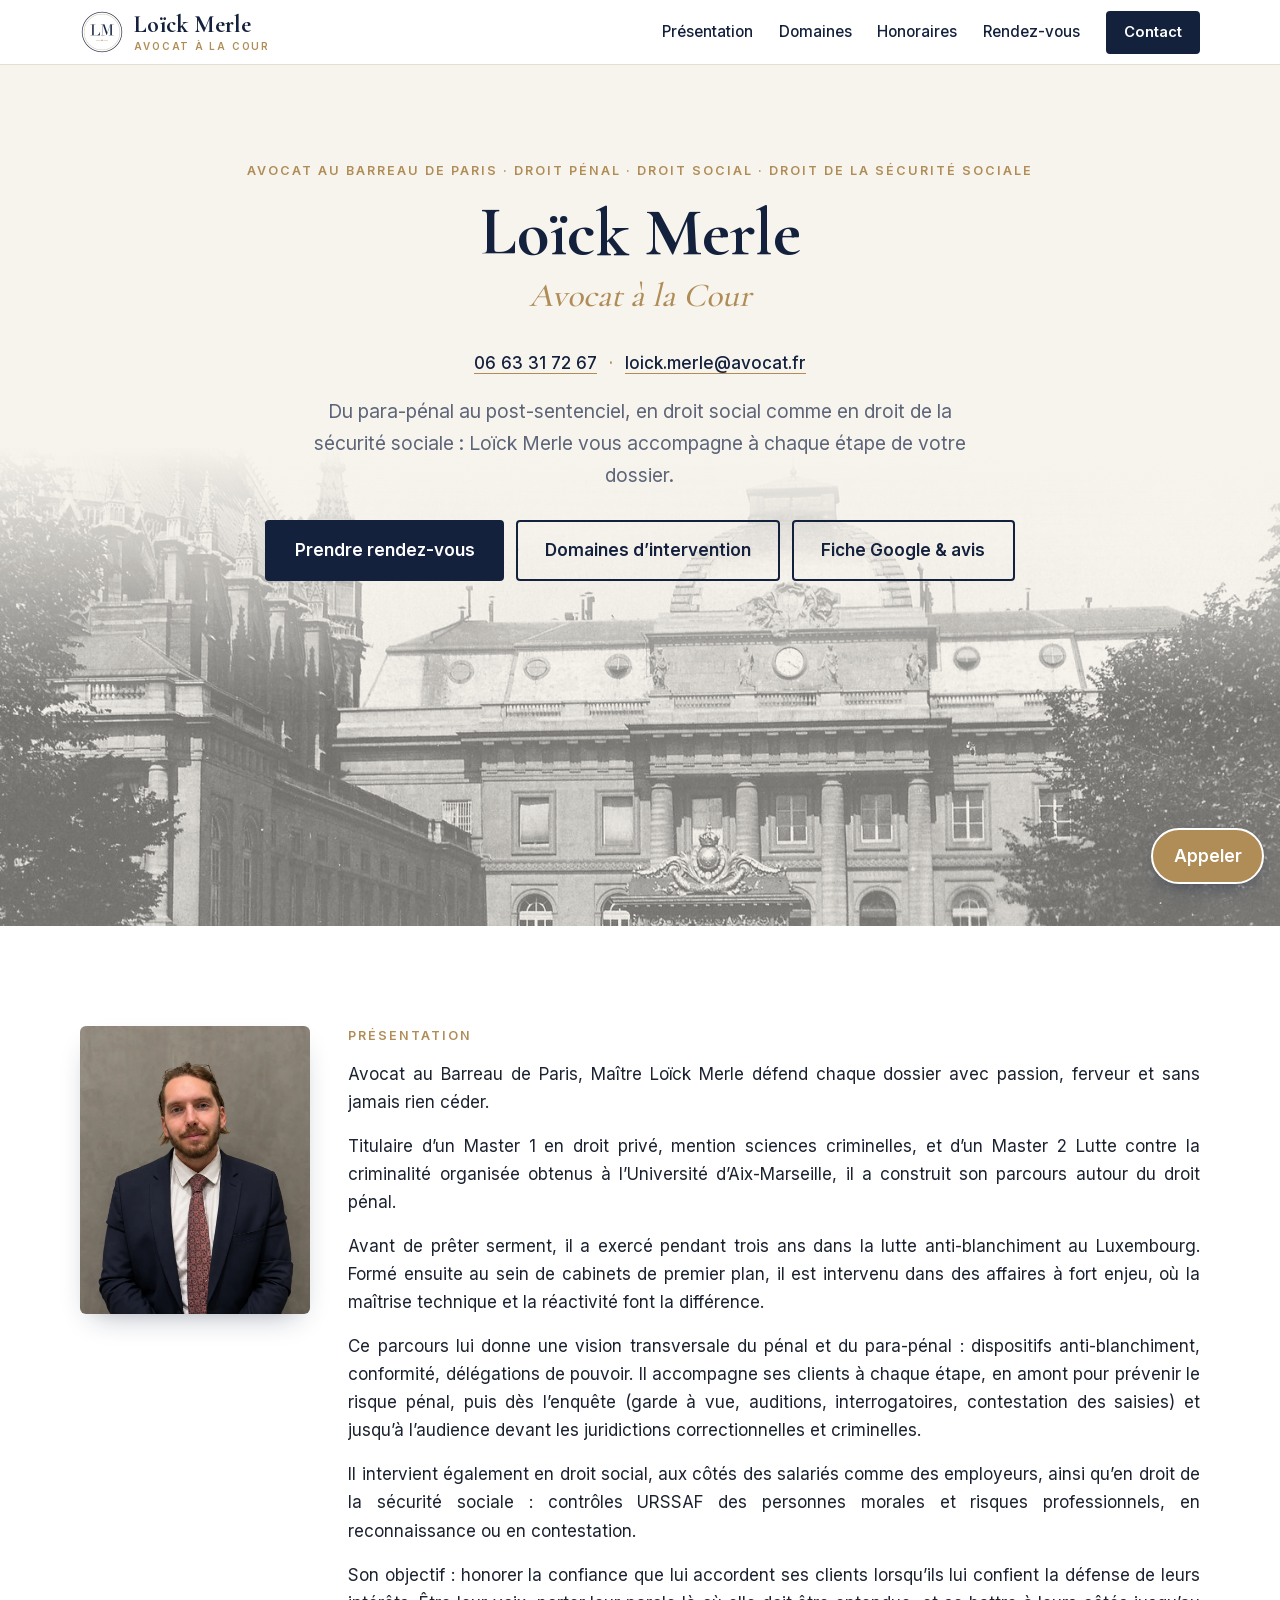
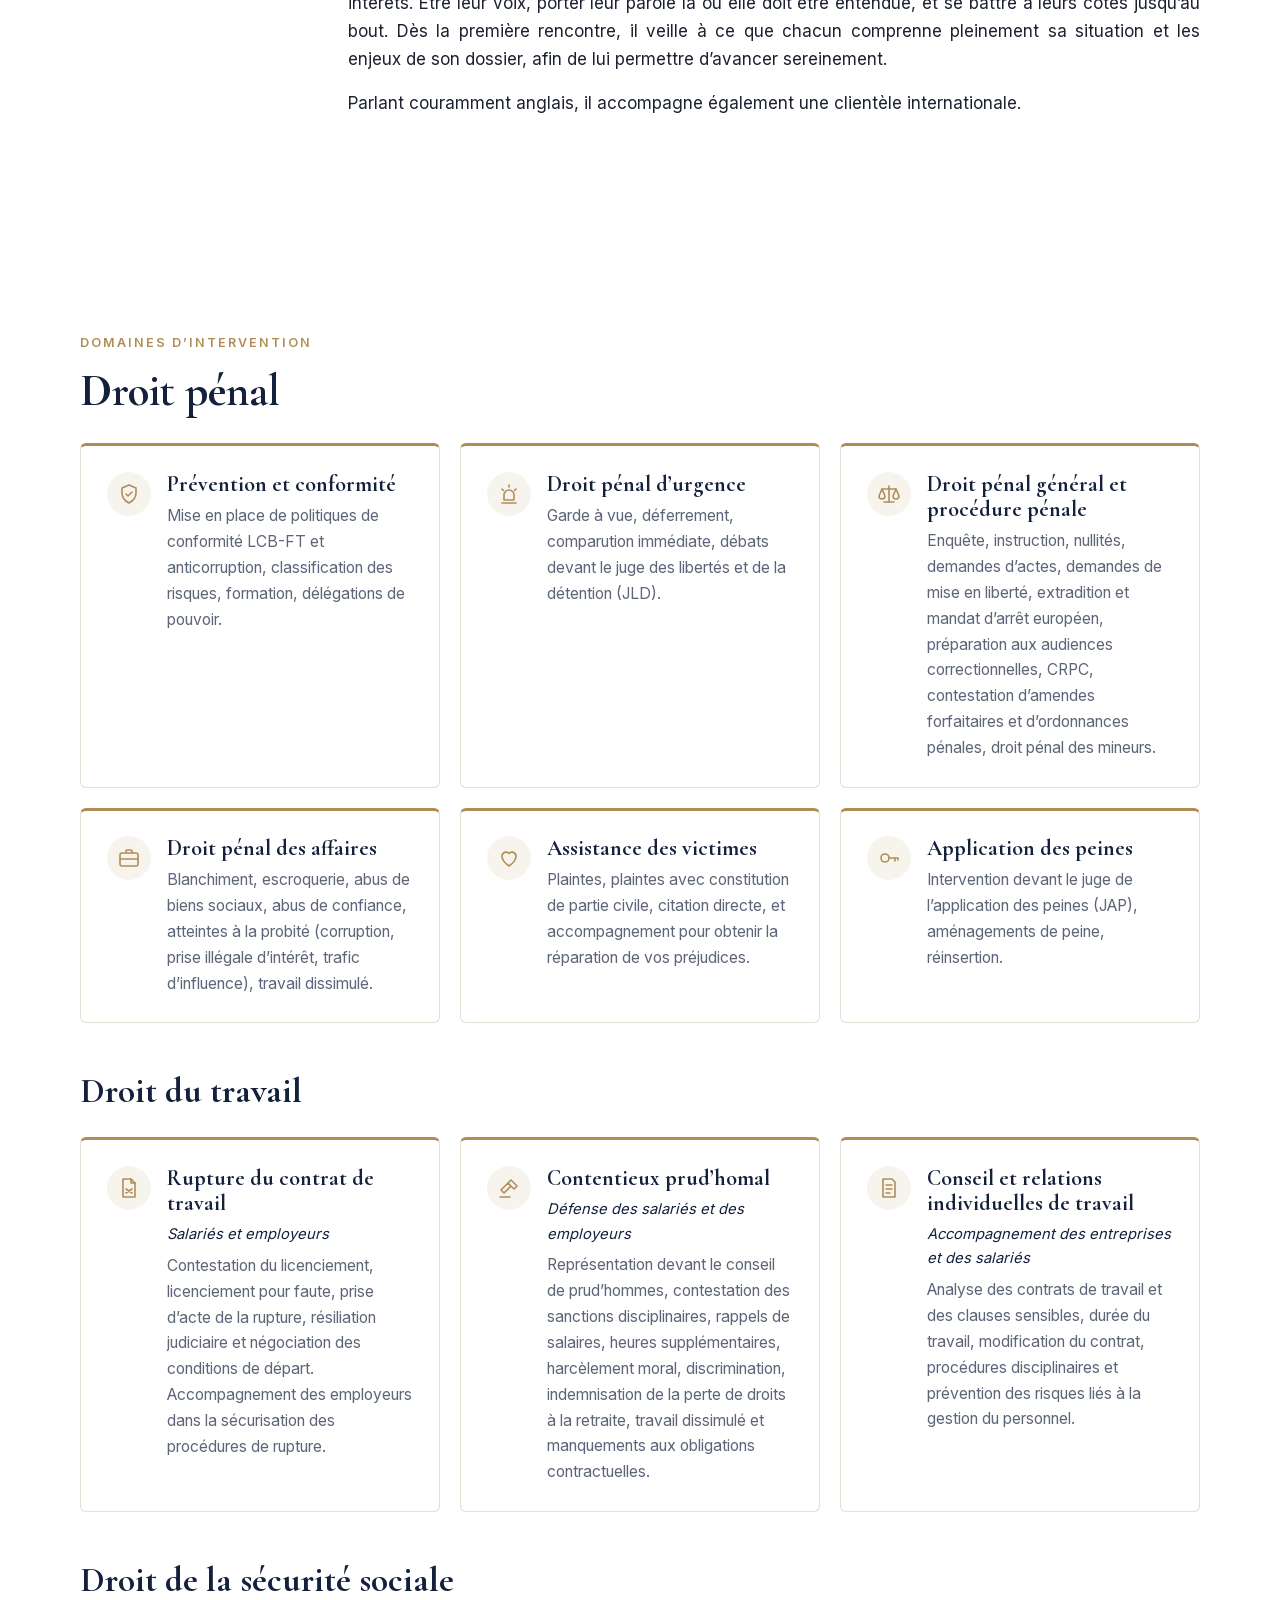
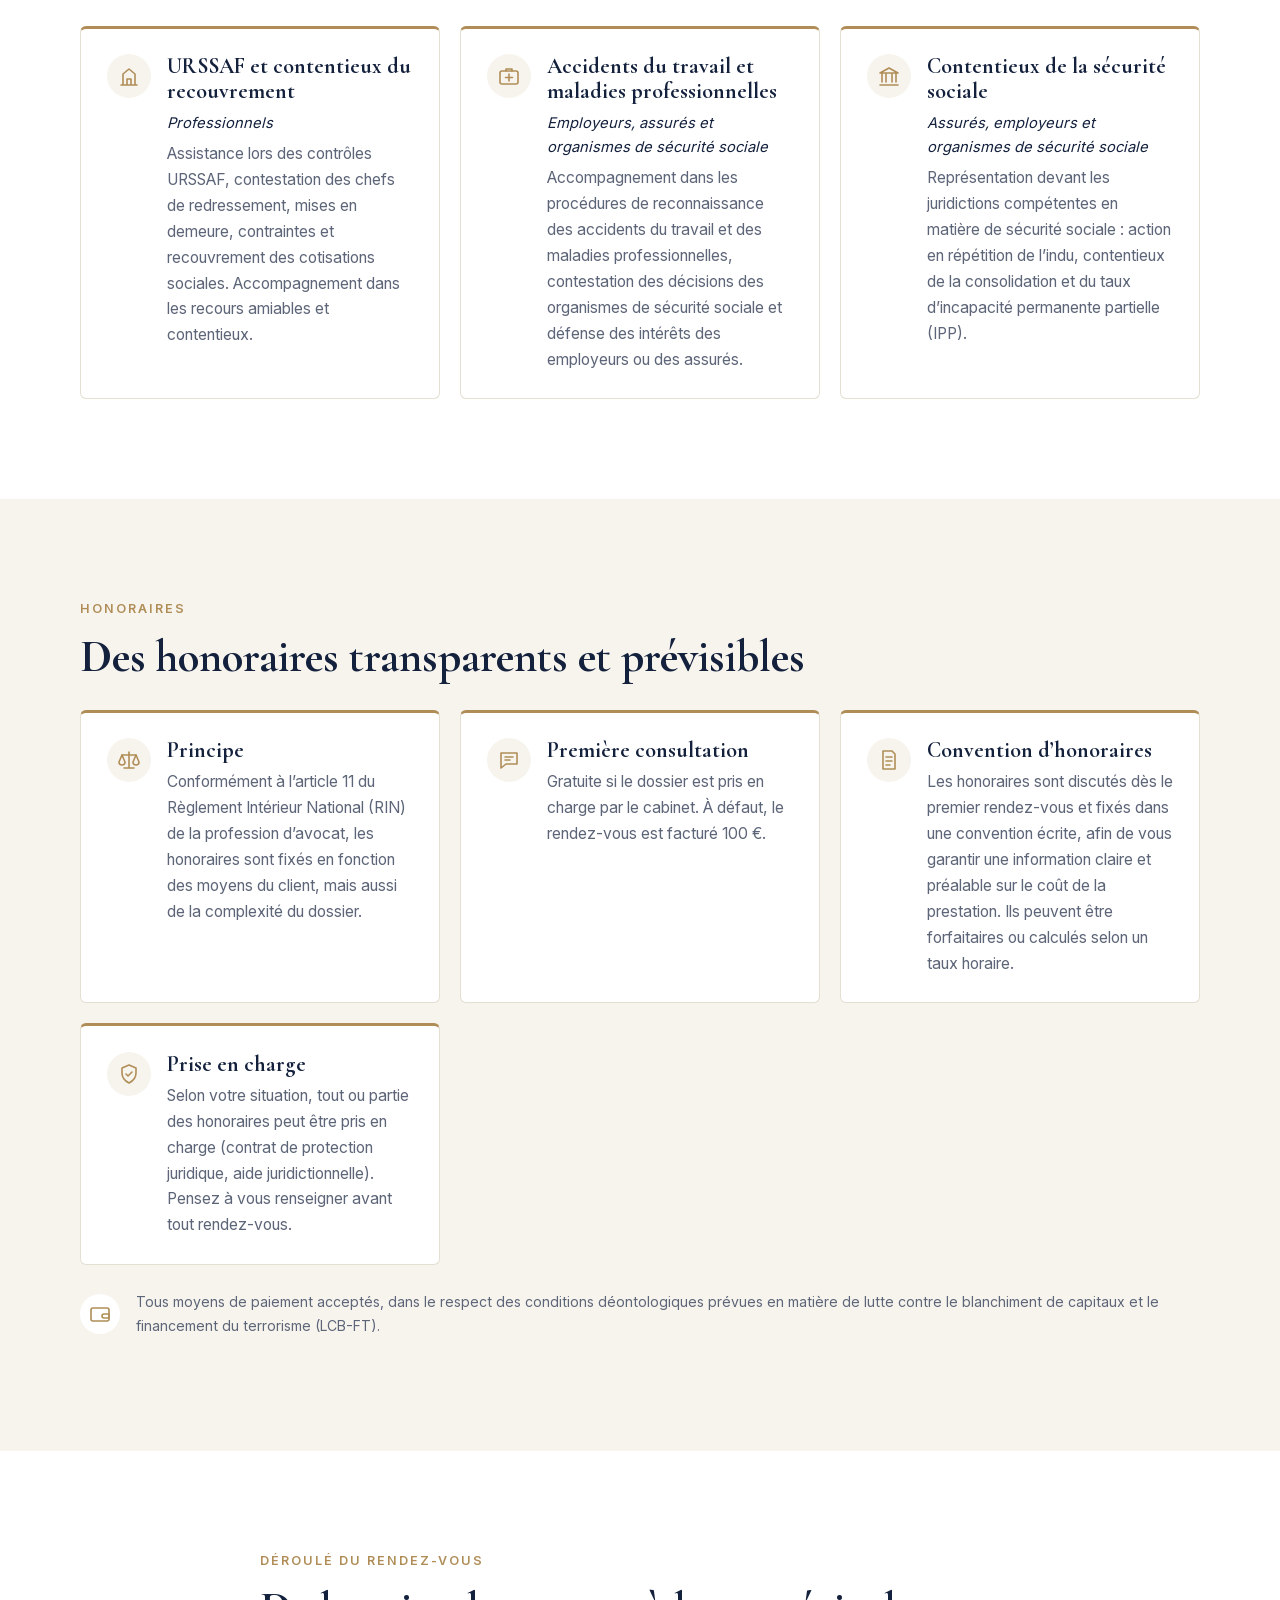
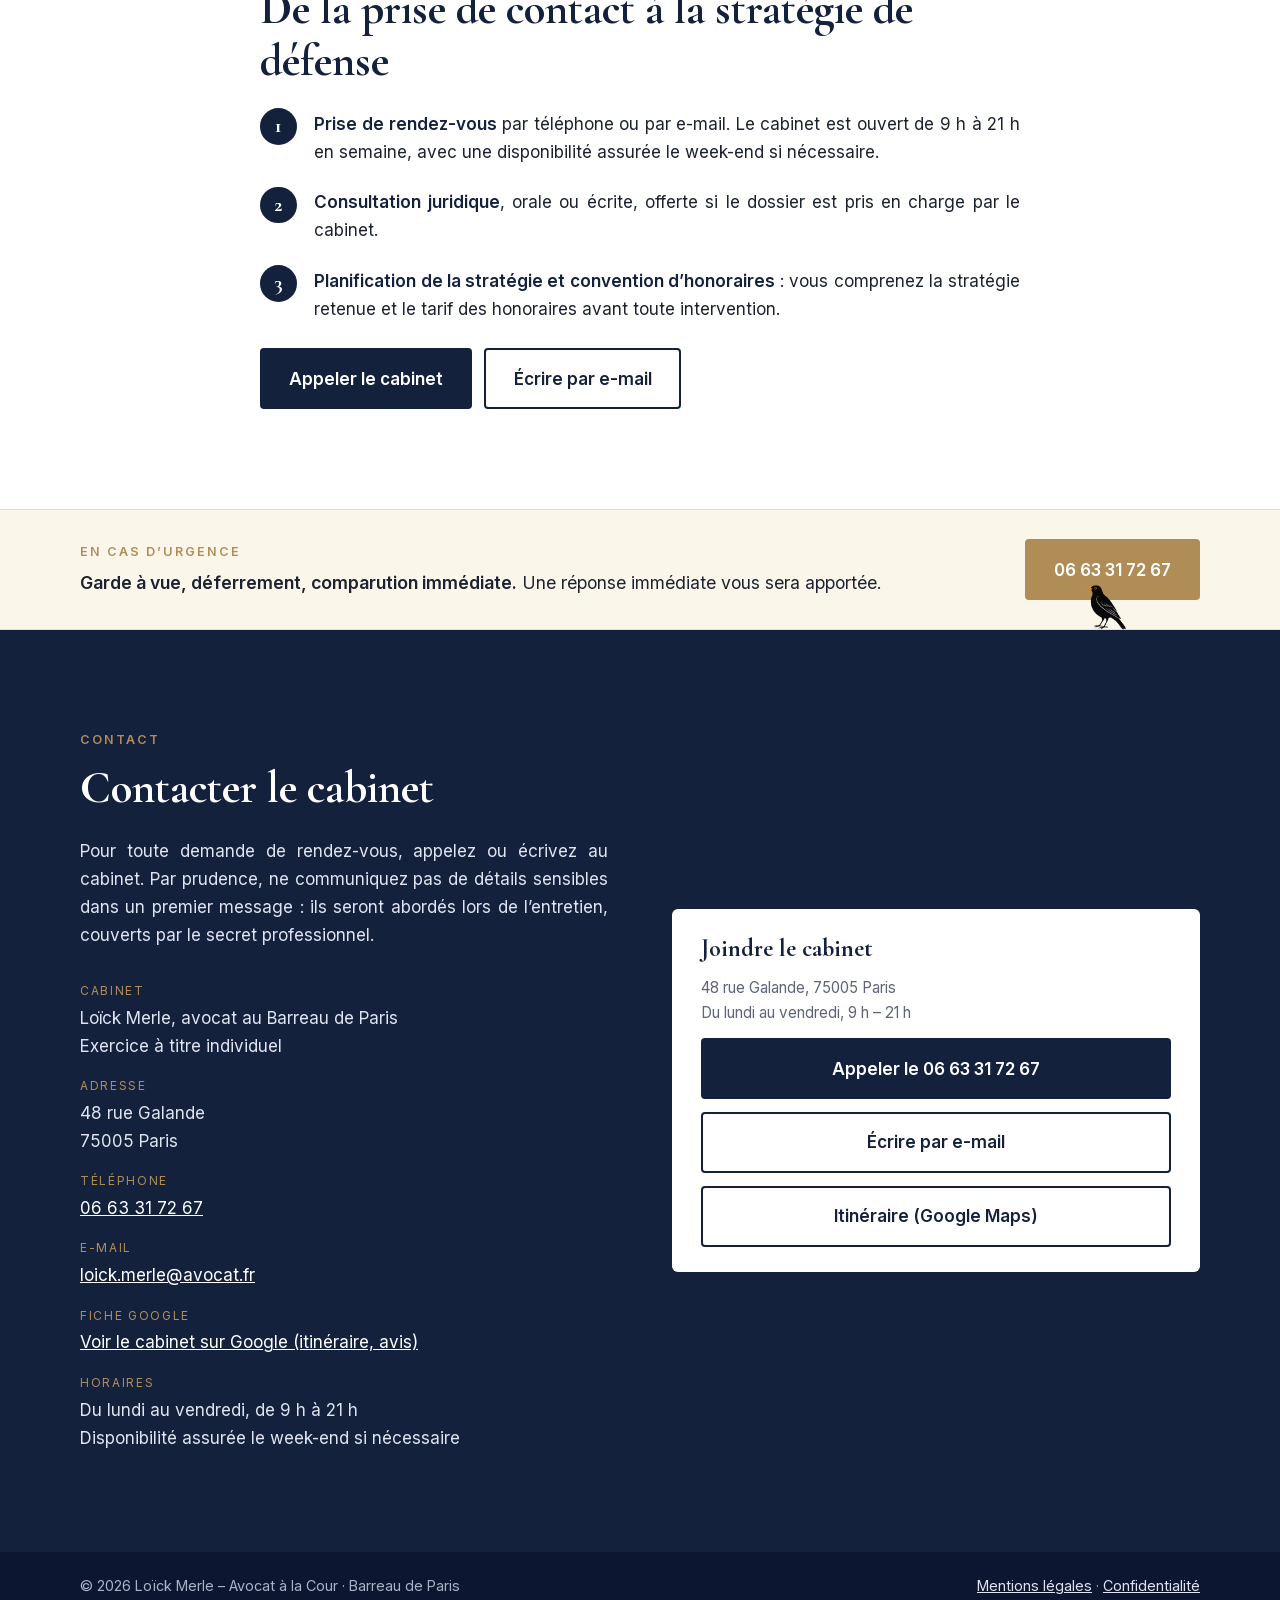
==== commit 52a25c1e: "Page Politique de confidentialité et cookies, liens en pied de page Co-Authored-By: Claude Sonnet 5." ====
--- a/index.html
+++ b/index.html
@@ -13,7 +13,7 @@
   <link rel="stylesheet" href="fonts/fonts.css?v=1795462035">
   <link rel="icon" type="image/png" sizes="64x64" href="images/favicon-64.png?v=1792937744">
   <link rel="apple-touch-icon" href="images/apple-touch-icon.png?v=1792937744">
-  <link rel="stylesheet" href="style.css?v=1795462035">
+  <link rel="stylesheet" href="style.css?v=1795462640">
   <script type="application/ld+json">
   {
     "@context": "https://schema.org",
@@ -183,7 +183,7 @@
   <footer class="site-footer">
     <div class="wrap foot">
       <p>© <span id="annee">2026</span> Loïck Merle – Avocat à la Cour · Barreau de Paris</p>
-      <p><a href="mentions-legales.html">Mentions légales</a></p>
+      <p><a href="mentions-legales.html">Mentions légales</a> · <a href="confidentialite.html">Confidentialité</a></p>
     </div>
   </footer>
 
